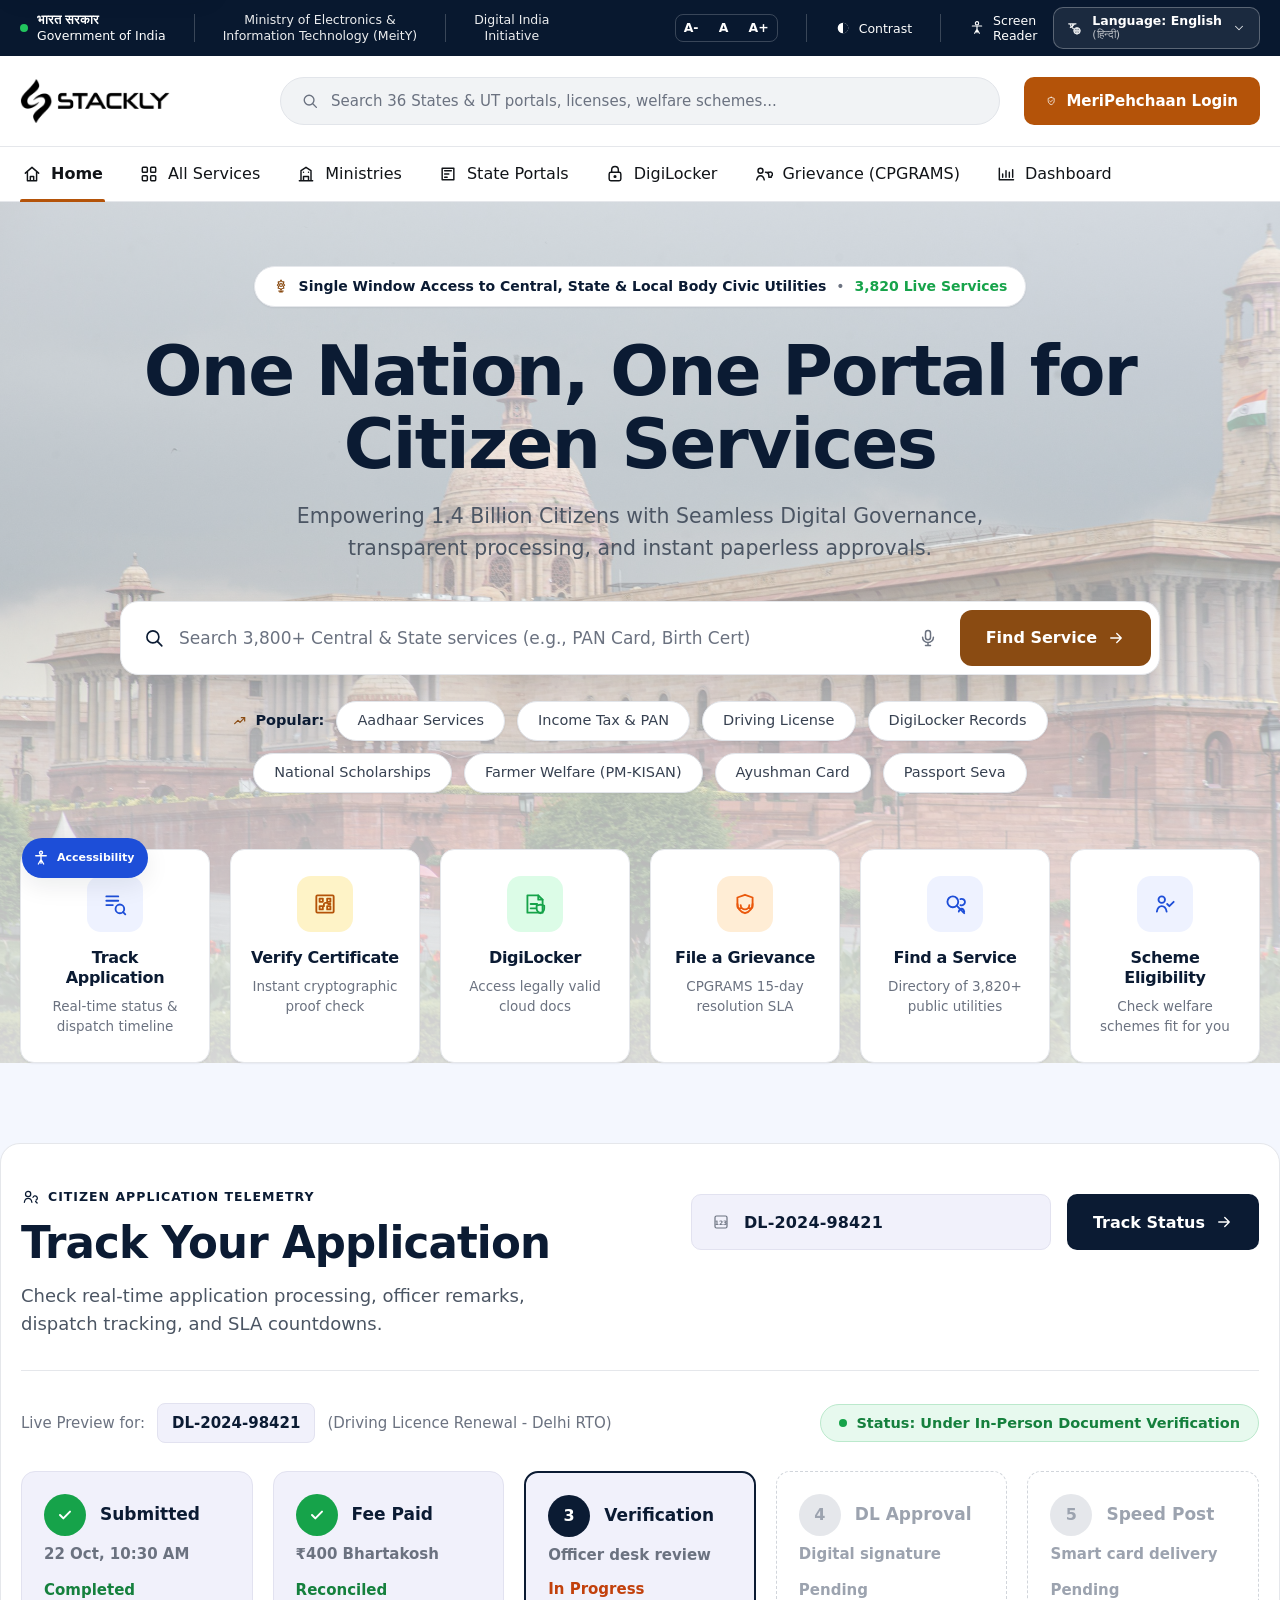
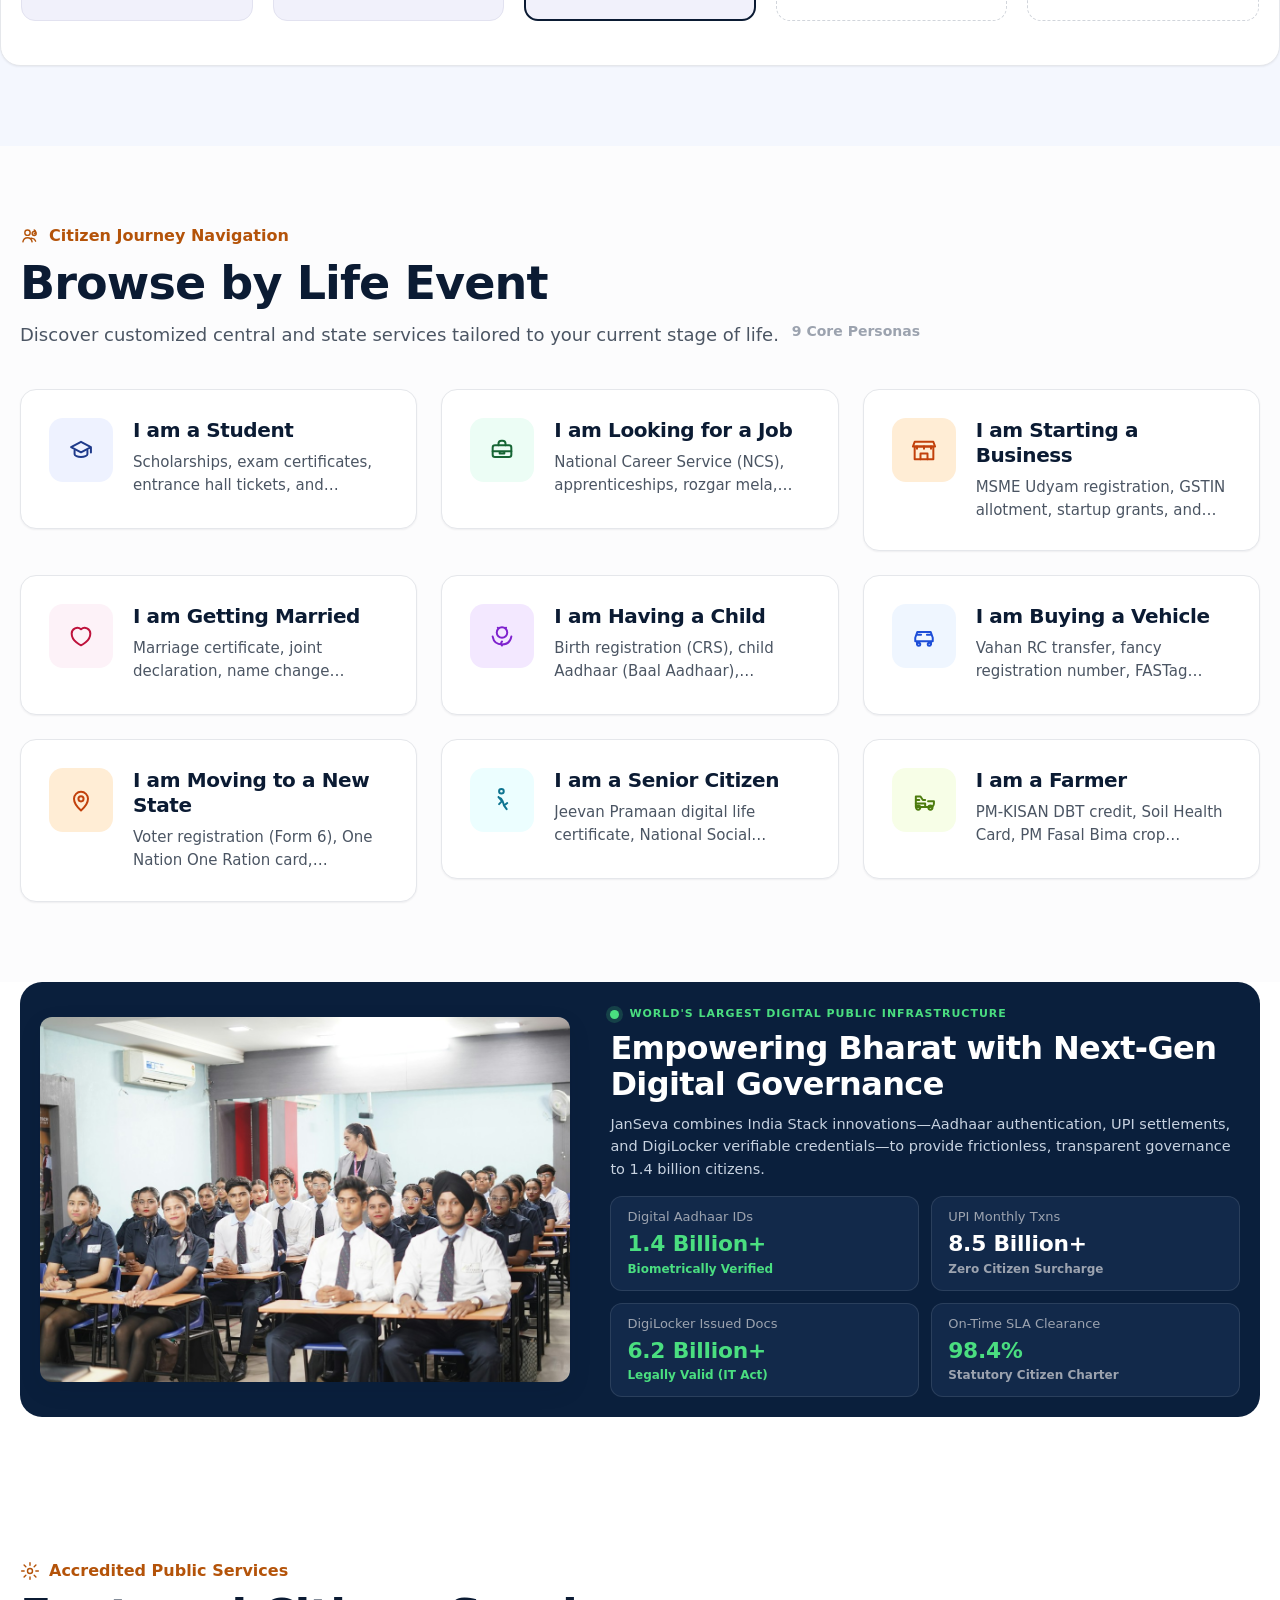
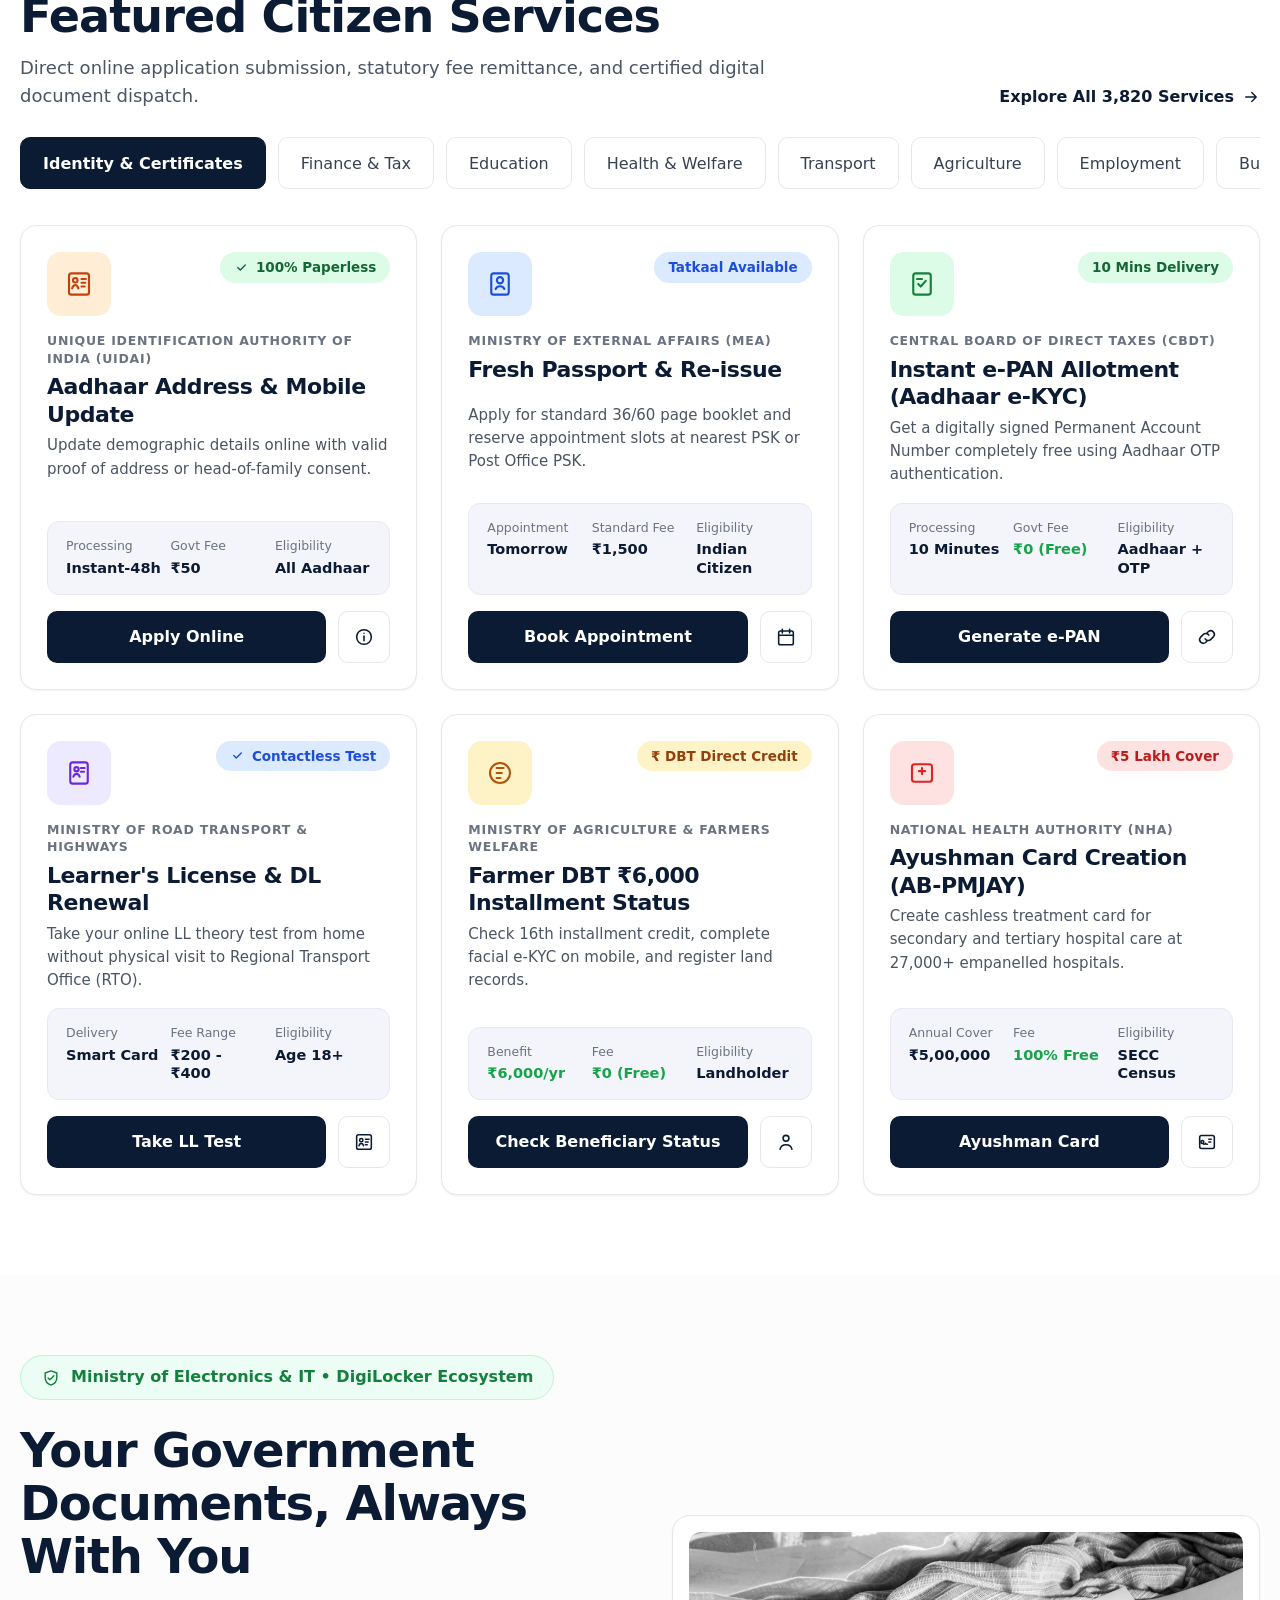
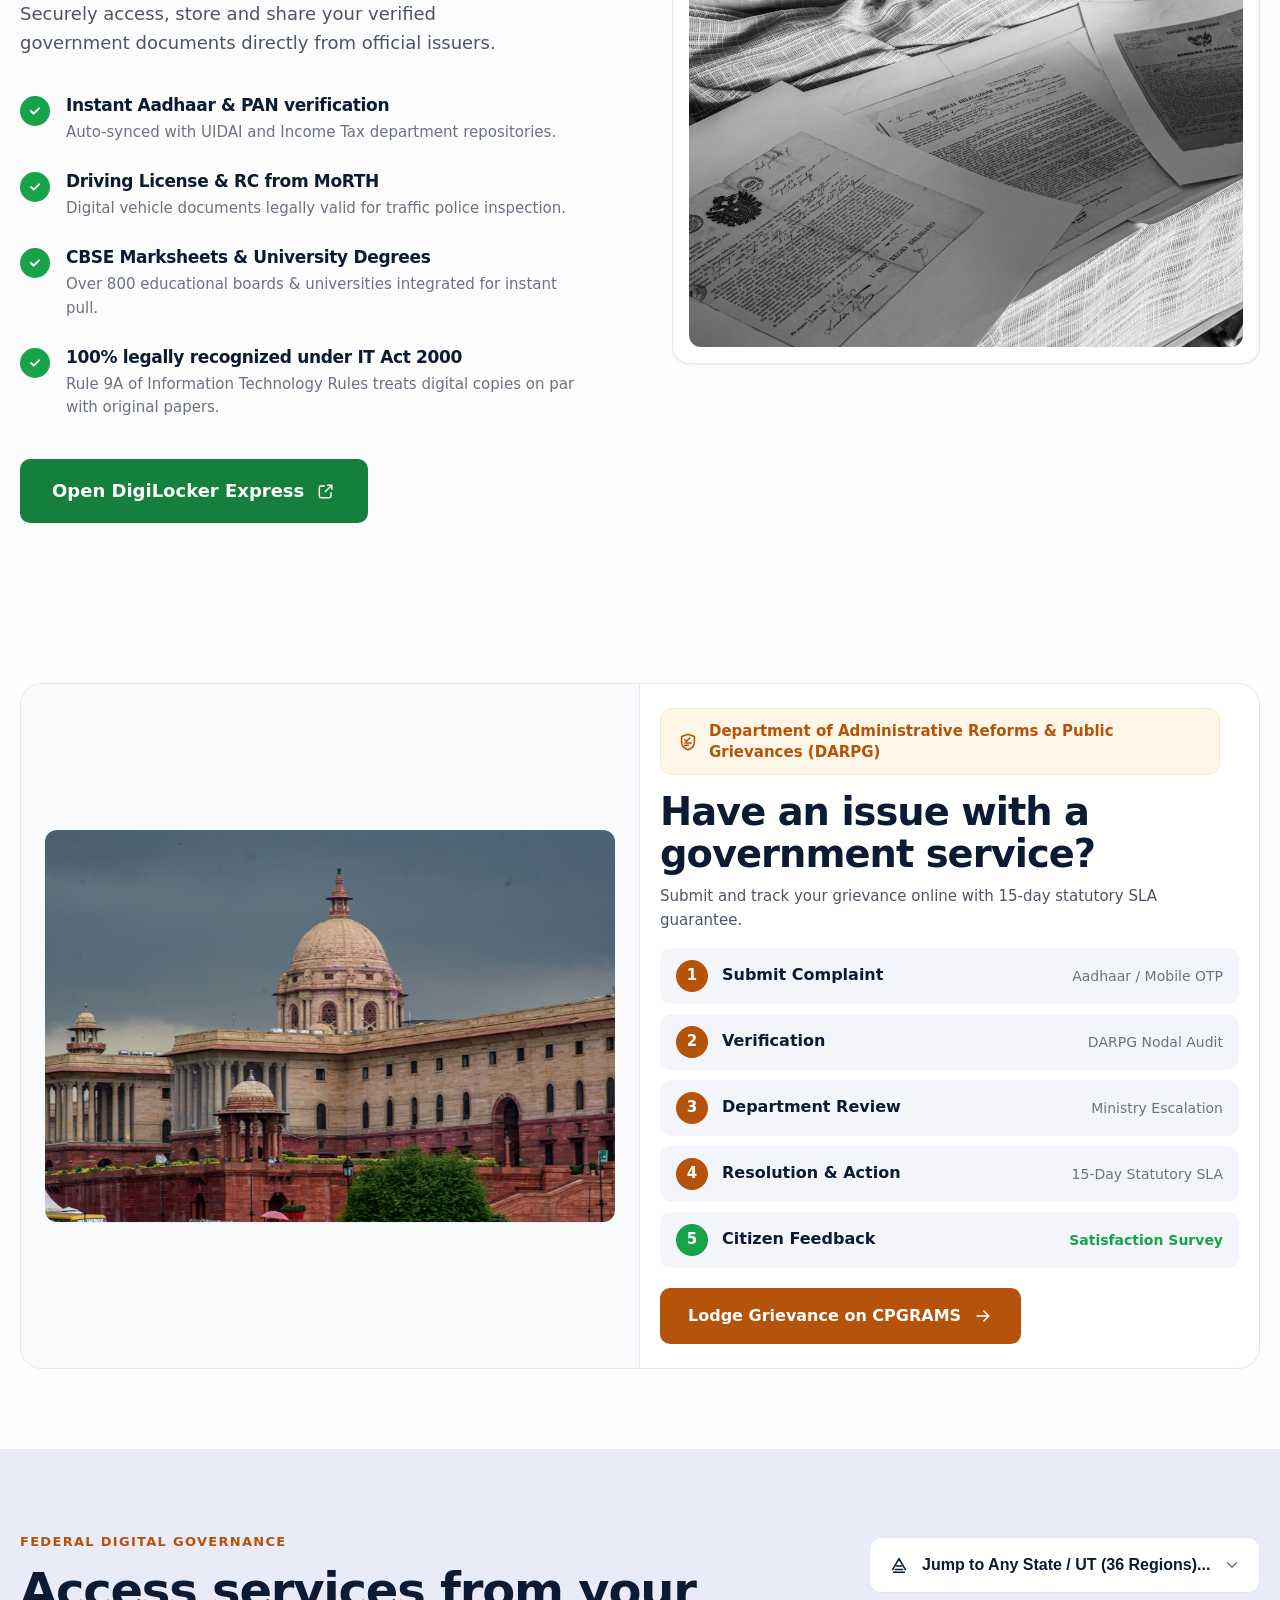
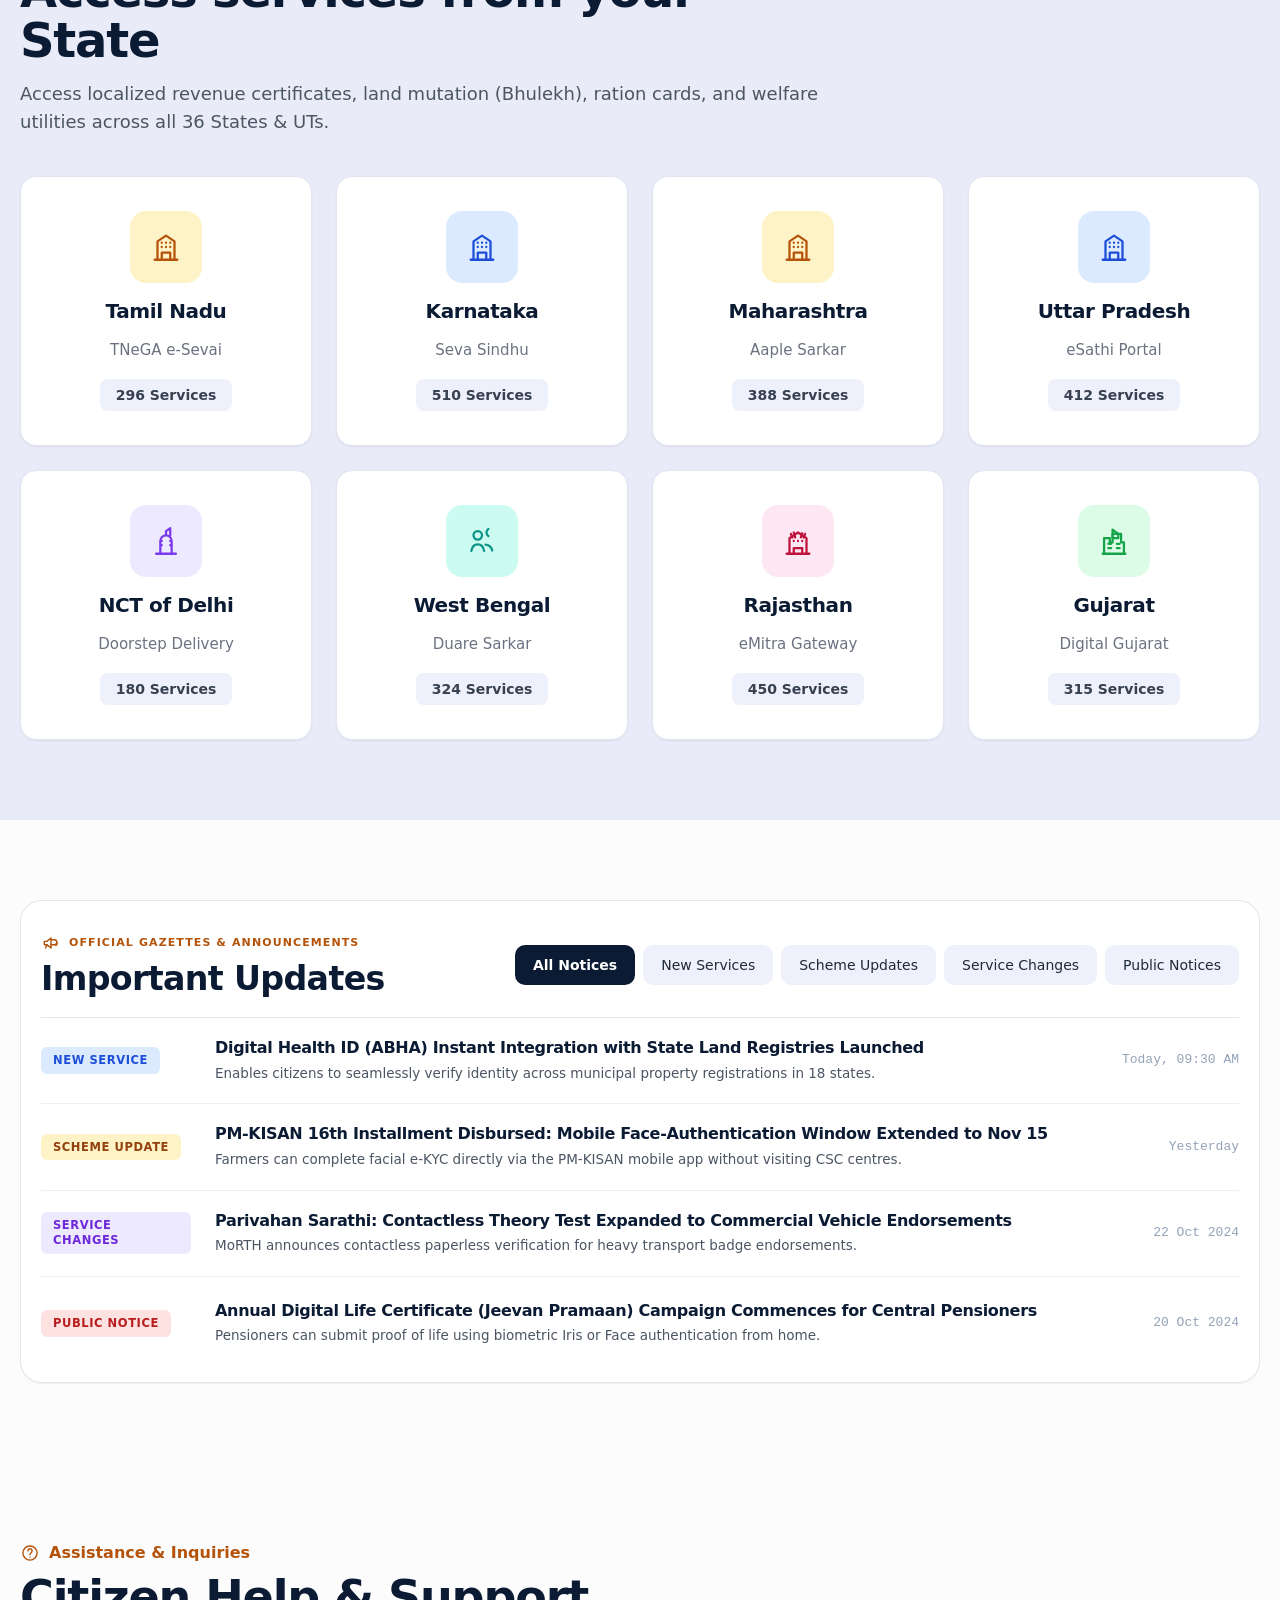
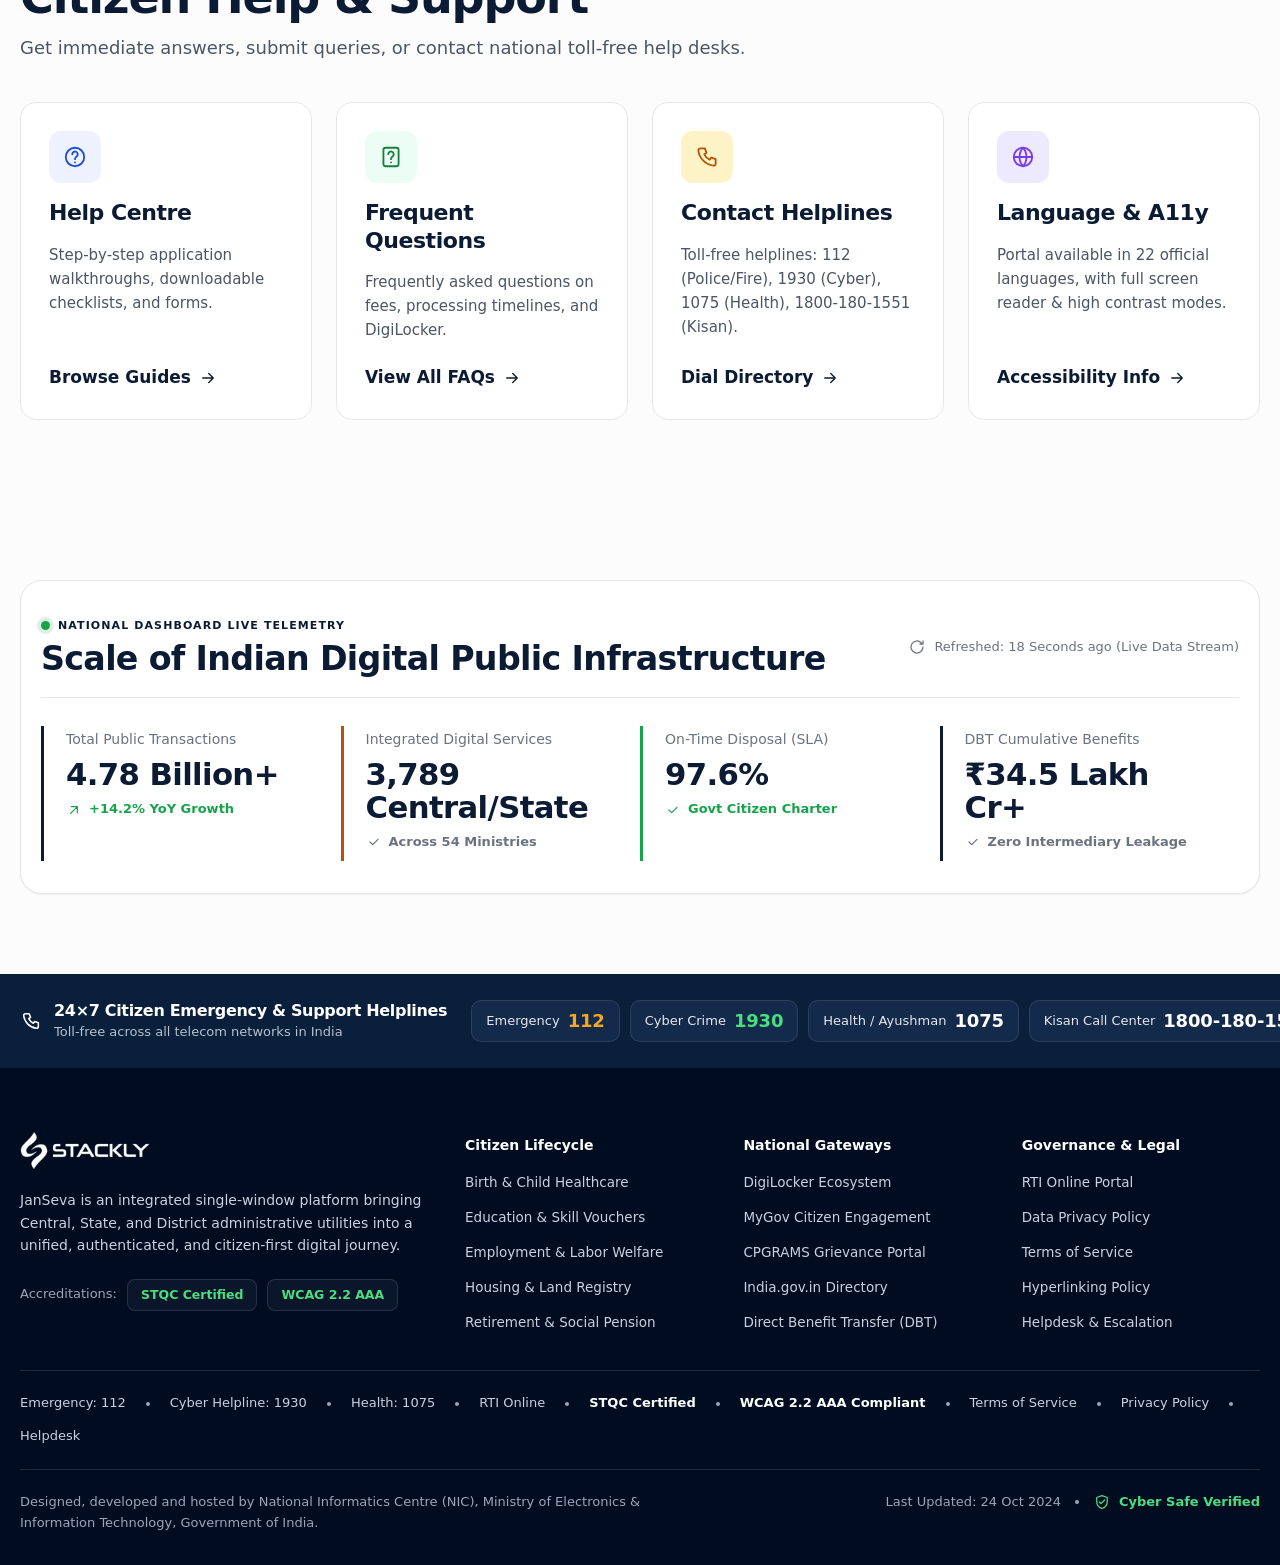
==== index.html @ 813709b6 "First commit" ====
<!doctype html>
<html lang="en">
<head>
  <meta charset="utf-8">
  <meta name="viewport" content="width=device-width, initial-scale=1">
  <meta name="description" content="Stackly is a single-window portal for discovering and tracking citizen services across India.">
  <title>Stackly | One Nation, One Portal for Citizen Services</title>
  <link rel="stylesheet" href="css/style.css">
</head>
<body>
  <a class="skip-link" href="#main-content">Skip to main content</a>

  <header class="site-header" id="site-header">
    <div class="utility-bar">
      <div class="header-container utility-content">
        <div class="utility-primary">
          <div class="utility-identity">
            <span class="utility-status-dot" aria-hidden="true"></span>
            <span class="utility-stack"><span lang="hi">भारत सरकार</span><span>Government of India</span></span>
          </div>
          <span class="utility-divider" aria-hidden="true"></span>
          <div class="utility-detail"><span>Ministry of Electronics &amp;</span><span>Information Technology (MeitY)</span></div>
          <span class="utility-divider" aria-hidden="true"></span>
          <div class="utility-detail"><span>Digital India</span><span>Initiative</span></div>
        </div>

        <div class="utility-right">
          <div class="font-size-control" role="group" aria-label="Text size">
            <button type="button" data-font-size="sm" aria-label="Decrease text size">A-</button>
            <button type="button" data-font-size="md" aria-label="Reset text size">A</button>
            <button type="button" data-font-size="lg" aria-label="Increase text size">A+</button>
          </div>
          <span class="utility-divider" aria-hidden="true"></span>
          <button class="utility-tool" type="button" aria-label="Increase contrast">
            <svg class="utility-icon contrast-icon" viewBox="0 0 24 24" aria-hidden="true"><path d="M12 4a8 8 0 1 0 0 16 8 8 0 0 0 0-16Z" fill="currentColor" stroke="none" /><path d="M12 4a8 8 0 0 1 0 16Z" fill="var(--navy-900)" stroke="none" /></svg>
            <span>Contrast</span>
          </button>
          <span class="utility-divider" aria-hidden="true"></span>
          <button class="utility-tool utility-screen-reader" type="button" aria-label="Screen reader support">
            <svg class="utility-icon" viewBox="0 0 24 24" aria-hidden="true"><circle cx="12" cy="5" r="2.5" /><path d="M5 9h14M12 9v10M8.5 20l3.5-6 3.5 6" /></svg>
            <span>Screen<br>Reader</span>
          </button>
          <div class="language-control">
            <button class="language-selector" id="language-selector" type="button" aria-haspopup="listbox" aria-expanded="false" aria-controls="language-menu">
              <svg class="utility-icon" viewBox="0 0 24 24" aria-hidden="true"><path d="M4 5h11M9.5 5v2M6 5c.8 3.4 2.5 5.8 5.1 7.4M6.5 10.5c2.3-.9 4.3-2.5 5.8-4.7" /><circle cx="16.5" cy="15.5" r="4.5" /><path d="M12 15.5h9M16.5 11c1.2 1.3 1.8 2.8 1.8 4.5s-.6 3.2-1.8 4.5c-1.2-1.3-1.8-2.8-1.8-4.5s.6-3.2 1.8-4.5Z" /></svg>
              <span class="language-copy"><span>Language: English</span><span lang="hi">(हिन्दी)</span></span>
              <svg class="language-chevron" viewBox="0 0 24 24" aria-hidden="true"><path d="m6 9 6 6 6-6" /></svg>
            </button>
            <div class="language-menu" id="language-menu" role="listbox" aria-label="Choose language" hidden>
              <button type="button" role="option" aria-selected="true" data-language="English">English</button>
              <button type="button" role="option" aria-selected="false" data-language="Hindi">हिन्दी</button>
              <button type="button" role="option" aria-selected="false" data-language="Tamil">தமிழ்</button>
            </div>
          </div>
        </div>
      </div>
    </div>

    <div class="main-bar">
      <div class="header-container main-bar-inner">
        <a class="header-brand" href="/" aria-label="Stackly home">
          <img class="header-brand-logo" src="assets/logo/logo-stackly.webp" alt="Stackly" width="190" height="36">
        </a>
        <form class="site-search" role="search" action="#featured-services">
          <svg class="search-icon" viewBox="0 0 24 24" aria-hidden="true"><circle cx="10.8" cy="10.8" r="6.5" /><path d="m16 16 4.5 4.5" /></svg>
          <label class="sr-only" for="site-header-search">Search citizen services</label>
          <input id="site-header-search" type="search" placeholder="Search 36 States &amp; UT portals, licenses, welfare schemes..." autocomplete="off">
        </form>
        <a class="btn-login" href="login.html">
          <svg class="login-icon" viewBox="0 0 24 24" aria-hidden="true"><path d="M12 3.5 19 6v5.5c0 4.3-2.8 7.7-7 9-4.2-1.3-7-4.7-7-9V6l7-2.5Z" /><path d="m8.5 12 2.2 2.2 4.8-4.8" /></svg>
          <span>MeriPehchaan Login</span>
        </a>
        <button class="header-menu-toggle" type="button" aria-label="Open primary navigation" aria-expanded="false" aria-controls="primary-nav">
          <span></span><span></span><span></span>
        </button>
      </div>
    </div>

    <nav class="primary-nav" id="primary-nav" aria-label="Primary">
      <div class="header-container primary-nav-inner">
        <button class="header-drawer-close" type="button" aria-label="Close primary navigation" data-header-close>
          <svg class="icon" viewBox="0 0 24 24" aria-hidden="true"><path d="m6 6 12 12M18 6 6 18" /></svg>
          <span>Menu</span>
        </button>
        <a class="nav-item is-active" href="index.html" aria-current="page"><svg class="icon" viewBox="0 0 24 24" aria-hidden="true"><path d="m4 11 8-7 8 7M6.5 9.5V20h11V9.5M10 20v-5h4v5" /></svg><span>Home</span></a>
        <a class="nav-item" href="services.html"><svg class="icon" viewBox="0 0 24 24" aria-hidden="true"><rect x="4" y="4" width="6" height="6" rx="1" /><rect x="14" y="4" width="6" height="6" rx="1" /><rect x="4" y="14" width="6" height="6" rx="1" /><rect x="14" y="14" width="6" height="6" rx="1" /></svg><span>All Services</span></a>
        <a class="nav-item" href="ministries.html"><svg class="icon" viewBox="0 0 24 24" aria-hidden="true"><path d="M4 20h16M6 20V8l6-4 6 4v12M9 20v-5h6v5M9 10h.01M15 10h.01" /></svg><span>Ministries</span></a>
        <a class="nav-item" href="state-portal.html"><svg class="icon" viewBox="0 0 24 24" aria-hidden="true"><path d="M5 5h14v14H5zM8 8h8M8 12h5M8 16h3" /></svg><span>State Portals</span></a>
        <a class="nav-item" href="digilocker.html"><svg class="icon" viewBox="0 0 24 24" aria-hidden="true"><rect x="5" y="10" width="14" height="10" rx="2" /><path d="M8 10V7a4 4 0 0 1 8 0v3" /><circle cx="12" cy="15" r="1" /></svg><span>DigiLocker</span></a>
        <a class="nav-item" href="grievance.html"><svg class="icon" viewBox="0 0 24 24" aria-hidden="true"><circle cx="9" cy="8" r="3" /><path d="M4.5 19c.6-3.2 2.1-5 4.5-5s3.9 1.8 4.5 5M15 10a4 4 0 0 1 4 4v2M18 10h1.5A2.5 2.5 0 0 1 22 14.5V16h-3" /></svg><span>Grievance (CPGRAMS)</span></a>
        <a class="nav-item" href="dashboard.html"><svg class="icon" viewBox="0 0 24 24" aria-hidden="true"><path d="M4 19V5M4 19h17M8 16v-4M12 16V8M16 16v-6M20 16v-9" /></svg><span>Dashboard</span></a>
        <a class="drawer-login" href="login.html">MeriPehchaan Login</a>
      </div>
    </nav>
    <div class="header-drawer-backdrop" data-header-close hidden></div>
  </header>

  <main id="main-content">
    <section class="hero" id="top" aria-labelledby="hero-title">
      <!-- Hero background: assets/img/home/home-hero.jpg (semi-transparent white overlay keeps content readable) -->
      <div class="hero__inner container">
        <div class="hero__badge reveal">
          <svg class="hero__badge-icon" viewBox="0 0 24 24" aria-hidden="true"><path d="m12 3 1.5 2.5 2.8.4-.8 2.7 1.9 2-1.9 2 .8 2.7-2.8.4L12 18l-1.5-2.3-2.8-.4.8-2.7-1.9-2 1.9-2-.8-2.7 2.8-.4L12 3Z" /><circle cx="12" cy="10.6" r="2.2" /><path d="M8.5 19.5h7M10 21h4" /></svg>
          <span>Single Window Access to Central, State &amp; Local Body Civic Utilities</span>
          <span class="hero__badge-separator" aria-hidden="true">&bull;</span>
          <span class="live">3,820 Live Services</span>
        </div>
        <h1 id="hero-title" class="hero__title">One Nation, One Portal for Citizen Services</h1>
        <p class="hero__sub">Empowering 1.4 Billion Citizens with Seamless Digital Governance, transparent processing, and instant paperless approvals.</p>
        <form class="hero__search" role="search" action="#featured-services">
          <svg class="hero__search-icon" viewBox="0 0 24 24" aria-hidden="true"><circle cx="10.8" cy="10.8" r="6.5" /><path d="m16 16 4.5 4.5" /></svg>
          <label class="sr-only" for="hero-service-search">Search for a citizen service</label>
          <input id="hero-service-search" class="hero__input" name="q" type="search" placeholder="Search 3,800+ Central &amp; State services (e.g., PAN Card, Birth Cert)" autocomplete="off">
          <button class="hero__mic" type="button" aria-label="Voice search"><svg viewBox="0 0 24 24" aria-hidden="true"><rect x="9" y="3" width="6" height="11" rx="3" /><path d="M5.5 11a6.5 6.5 0 0 0 13 0M12 17.5V21M9 21h6" /></svg></button>
          <button onclick="window.location.href='404.html'; return false;" class="btn-find" type="submit">Find Service <svg class="icon" viewBox="0 0 24 24" aria-hidden="true"><path d="M5 12h14M13 6l6 6-6 6" /></svg></button>
        </form>
        <div class="hero__popular" aria-label="Popular service searches">
          <span class="hero__popular-label"><svg viewBox="0 0 24 24" aria-hidden="true"><path d="m4 16 5-5 3 3 7-7" /><path d="M14 7h5v5" /></svg><span>Popular:</span></span>
          <a class="chip" href="#featured-services">Aadhaar Services</a>
          <a class="chip" href="#featured-services">Income Tax &amp; PAN</a>
          <a class="chip" href="#featured-services">Driving License</a>
          <a class="chip" href="#digilocker">DigiLocker Records</a>
          <a class="chip" href="#featured-services">National Scholarships</a>
          <a class="chip" href="#featured-services">Farmer Welfare (PM-KISAN)</a>
          <a class="chip" href="#featured-services">Ayushman Card</a>
          <a class="chip" href="#featured-services">Passport Seva</a>
        </div>
      </div>

      <div class="hero__features container">
        <article class="hero__card reveal">
          <div class="ico tint-blue"><svg viewBox="0 0 24 24" aria-hidden="true"><circle cx="16.5" cy="16.5" r="4" /><path d="m19.5 19.5 2 2M4 5h11M4 9h11M4 13h6" /></svg></div>
          <h3>Track Application</h3>
          <p>Real-time status &amp; dispatch timeline</p>
        </article>
        <article class="hero__card reveal">
          <div class="ico tint-amber"><svg viewBox="0 0 24 24" aria-hidden="true"><rect x="4" y="4" width="16" height="16" rx="1" /><path d="M7 7h3v3H7zM14 7h3v3h-3zM7 14h3v3H7zM14 14h3v3h-3zM12 11h2M11 12v2M17 12h-2" /></svg></div>
          <h3>Verify Certificate</h3>
          <p>Instant cryptographic proof check</p>
        </article>
        <article class="hero__card reveal">
          <div class="ico tint-green"><svg viewBox="0 0 24 24" aria-hidden="true"><path d="M5 4h10l4 4v12H5z" /><path d="M15 4v4h4M8 12h6M8 16h5" /><path d="M17 12.5c2.2.3 3.5 1.2 3.5 1.2v2.2c0 2.3-1.5 3.9-3.5 4.6-2-.7-3.5-2.3-3.5-4.6v-2.2s1.3-.9 3.5-1.2Z" /></svg></div>
          <h3>DigiLocker</h3>
          <p>Access legally valid cloud docs</p>
        </article>
        <article class="hero__card reveal">
          <div class="ico tint-orange"><svg viewBox="0 0 24 24" aria-hidden="true"><path d="M12 3.5 19 6v5.5c0 4.3-2.8 7.7-7 9-4.2-1.3-7-4.7-7-9V6l7-2.5Z" /><path d="M8 13a4 4 0 0 0 8 0M5 12v2a2 2 0 0 0 2 2h1M19 12v2a2 2 0 0 1-2 2h-1" /></svg></div>
          <h3>File a Grievance</h3>
          <p>CPGRAMS 15-day resolution SLA</p>
        </article>
        <article class="hero__card reveal">
          <div class="ico tint-blue"><svg viewBox="0 0 24 24" aria-hidden="true"><circle cx="10" cy="10" r="5" /><path d="m14 14 4 4M19 19l1.5 1.5M17 7.5a3 3 0 1 1 0 5.5M15.5 19c.3-1.8 1.1-2.8 2.5-2.8s2.2 1 2.5 2.8" /></svg></div>
          <h3>Find a Service</h3>
          <p>Directory of 3,820+ public utilities</p>
        </article>
        <article class="hero__card reveal">
          <div class="ico tint-blue"><svg viewBox="0 0 24 24" aria-hidden="true"><circle cx="9" cy="8" r="3" /><path d="M4.5 19c.6-3.2 2.1-5 4.5-5s3.9 1.8 4.5 5M14 12l2 2 4-4" /></svg></div>
          <h3>Scheme Eligibility</h3>
          <p>Check welfare schemes fit for you</p>
        </article>
      </div>
    </section>

    <section class="track track-section" id="track" aria-labelledby="track-title">
      <div class="track__card container reveal">
        <div class="track__head">
          <div class="track__intro">
            <span class="track__eyebrow"><svg viewBox="0 0 24 24" aria-hidden="true"><circle cx="9.5" cy="8" r="3.5" /><path d="M4.5 19c.6-3.4 2.5-5.1 5-5.1s4.4 1.7 5 5.1M16 12.5a3 3 0 1 1 4.2 3.7" /><path d="m19.5 18 2 2" /></svg>CITIZEN APPLICATION TELEMETRY</span>
            <h2 id="track-title" class="track__title">Track Your Application</h2>
            <p class="track__sub">Check real-time application processing, officer remarks, dispatch tracking, and SLA countdowns.</p>
          </div>
          <form class="track__form" role="search" data-track-form>
            <div class="track__field">
              <svg viewBox="0 0 24 24" aria-hidden="true"><rect x="4" y="4" width="16" height="16" rx="2" fill="none" stroke="currentColor" stroke-width="1.6" /><text x="12" y="15.5" text-anchor="middle" font-size="8" font-weight="700" fill="currentColor" stroke="none">123</text></svg>
              <label class="sr-only" for="track-ref-input">Application reference ID</label>
              <input id="track-ref-input" name="reference" type="text" value="DL-2024-98421" autocomplete="off">
            </div>
            <button onclick="window.location.href='404.html'; return false;" class="btn-track" type="submit">Track Status <svg viewBox="0 0 24 24" aria-hidden="true"><path d="M5 12h14M13 6l6 6-6 6" fill="none" stroke="currentColor" stroke-width="1.8" stroke-linecap="round" stroke-linejoin="round" /></svg></button>
          </form>
        </div>

        <hr class="track__divider">

        <div class="track__preview">
          <div class="track__preview-left">
            <span class="track__preview-label">Live Preview for:</span>
            <span class="track__ref">DL-2024-98421</span>
            <span class="track__preview-note">(Driving Licence Renewal - Delhi RTO)</span>
          </div>
          <span class="status-pill"><i aria-hidden="true"></i> Status: Under In-Person Document Verification</span>
        </div>

        <ol class="track__steps">
          <li class="step step--done reveal">
            <div class="step__top"><span class="step__num"><svg viewBox="0 0 24 24" aria-hidden="true"><path d="m6 12 4 4 8-8" fill="none" stroke="currentColor" stroke-width="2.4" stroke-linecap="round" stroke-linejoin="round" /></svg></span><span class="step__title">Submitted</span></div>
            <span class="step__meta">22 Oct, 10:30 AM</span>
            <span class="step__status">Completed</span>
          </li>
          <li class="step step--done reveal">
            <div class="step__top"><span class="step__num"><svg viewBox="0 0 24 24" aria-hidden="true"><path d="m6 12 4 4 8-8" fill="none" stroke="currentColor" stroke-width="2.4" stroke-linecap="round" stroke-linejoin="round" /></svg></span><span class="step__title">Fee Paid</span></div>
            <span class="step__meta">₹400 Bhartakosh</span>
            <span class="step__status">Reconciled</span>
          </li>
          <li class="step step--active reveal" aria-current="step">
            <div class="step__top"><span class="step__num">3</span><span class="step__title">Verification</span></div>
            <span class="step__meta">Officer desk review</span>
            <span class="step__status">In Progress</span>
          </li>
          <li class="step step--pending reveal">
            <div class="step__top"><span class="step__num">4</span><span class="step__title">DL Approval</span></div>
            <span class="step__meta">Digital signature</span>
            <span class="step__status">Pending</span>
          </li>
          <li class="step step--pending reveal">
            <div class="step__top"><span class="step__num">5</span><span class="step__title">Speed Post</span></div>
            <span class="step__meta">Smart card delivery</span>
            <span class="step__status">Pending</span>
          </li>
        </ol>
      </div>
    </section>

    <section class="life" id="life-events" aria-labelledby="life-events-title">
      <div class="container">
        <header class="life__head">
          <span class="life__eyebrow"><svg viewBox="0 0 24 24" aria-hidden="true"><circle cx="9" cy="8" r="3.2" /><circle cx="17" cy="9" r="2.4" /><path d="M3.5 19c.5-3.2 2.3-5 5.5-5s5 1.8 5.5 5M13.5 14.5c2.9.3 4.6 1.6 5.2 3.7M17 4.8a2.4 2.4 0 0 1 0 4.6" /></svg>Citizen Journey Navigation</span>
          <h2 id="life-events-title" class="life__title">Browse by Life Event</h2>
          <p class="life__sub">Discover customized central and state services tailored to your current stage of life.</p>
          <span class="life__count">9 Core Personas</span>
        </header>

        <ul class="life__grid">
          <li>
            <a class="life-card life-card--student reveal" href="#featured-services" aria-label="I am a Student - life event services">
              <span class="life-card__tile"><svg viewBox="0 0 24 24" aria-hidden="true"><path d="m3.5 9.5 8.5-4.5 8.5 4.5-8.5 4.5-8.5-4.5Z" /><path d="M6.5 12.5v3.2c0 1.2 2.5 2.3 5.5 2.3s5.5-1.1 5.5-2.3v-3.2M20.5 10.2v4" /></svg></span>
              <span class="life-card__body"><h3 class="life-card__title">I am a Student</h3><p class="life-card__desc">Scholarships, exam certificates, entrance hall tickets, and education loans.</p></span>
            </a>
          </li>
          <li>
            <a class="life-card life-card--job reveal" href="#featured-services" aria-label="I am Looking for a Job - life event services">
              <span class="life-card__tile"><svg viewBox="0 0 24 24" aria-hidden="true"><rect x="4" y="8" width="16" height="10" rx="2" /><path d="M9 8V6.5A2.5 2.5 0 0 1 11.5 4h1A2.5 2.5 0 0 1 15 6.5V8M4 13h16M10 13v2h4v-2" /></svg></span>
              <span class="life-card__body"><h3 class="life-card__title">I am Looking for a Job</h3><p class="life-card__desc">National Career Service (NCS), apprenticeships, rozgar mela, and skill training.</p></span>
            </a>
          </li>
          <li>
            <a class="life-card life-card--business reveal" href="#featured-services" aria-label="I am Starting a Business - life event services">
              <span class="life-card__tile"><svg viewBox="0 0 24 24" aria-hidden="true"><rect x="4" y="9" width="16" height="11" /><path d="M2.5 9h19l-1.5-4h-16L2.5 9Z" /><path d="M9 20v-5h6v5M6 9v2M12 9v2M18 9v2" /></svg></span>
              <span class="life-card__body"><h3 class="life-card__title">I am Starting a Business</h3><p class="life-card__desc">MSME Udyam registration, GSTIN allotment, startup grants, and shop licenses.</p></span>
            </a>
          </li>
          <li>
            <a class="life-card life-card--married reveal" href="#featured-services" aria-label="I am Getting Married - life event services">
              <span class="life-card__tile"><svg viewBox="0 0 24 24" aria-hidden="true"><path d="M12 20S4 16.5 4 9.8A4.8 4.8 0 0 1 12 6.2a4.8 4.8 0 0 1 8 3.6C20 16.5 12 20 12 20Z" /></svg></span>
              <span class="life-card__body"><h3 class="life-card__title">I am Getting Married</h3><p class="life-card__desc">Marriage certificate, joint declaration, name change publication, and spouse visa paperwork.</p></span>
            </a>
          </li>
          <li>
            <a class="life-card life-card--child reveal" href="#featured-services" aria-label="I am Having a Child - life event services">
              <span class="life-card__tile"><svg viewBox="0 0 24 24" aria-hidden="true"><circle cx="12" cy="9" r="4.5" /><path d="M8.5 5h-.1M15.5 5h-.1M4 12.5c.8 4.3 3.4 6.7 8 6.7s7.2-2.4 8-6.7M12 20.2c-.9-1.1-.9-2.4 0-3.5" /></svg></span>
              <span class="life-card__body"><h3 class="life-card__title">I am Having a Child</h3><p class="life-card__desc">Birth registration (CRS), child Aadhaar (Baal Aadhaar), maternity aid, and immunisation.</p></span>
            </a>
          </li>
          <li>
            <a class="life-card life-card--vehicle reveal" href="#featured-services" aria-label="I am Buying a Vehicle - life event services">
              <span class="life-card__tile"><svg viewBox="0 0 24 24" aria-hidden="true"><path d="M4.5 16.5v-3l1.8-5h11.4l1.8 5v3M4.5 16.5h15M6 16.5v2.5M18 16.5v2.5" /><circle cx="7.5" cy="19" r="1.3" /><circle cx="16.5" cy="19" r="1.3" /><path d="M6.5 11h3M14.5 11h3" /></svg></span>
              <span class="life-card__body"><h3 class="life-card__title">I am Buying a Vehicle</h3><p class="life-card__desc">Vahan RC transfer, fancy registration number, FASTag linking, and road tax payment.</p></span>
            </a>
          </li>
          <li>
            <a class="life-card life-card--moving reveal" href="#state-services" aria-label="I am Moving to a New State - life event services">
              <span class="life-card__tile"><svg viewBox="0 0 24 24" aria-hidden="true"><path d="M12 21s-6-5.2-6-10a6 6 0 1 1 12 0c0 4.8-6 10-6 10Z" /><circle cx="12" cy="11" r="2.2" /></svg></span>
              <span class="life-card__body"><h3 class="life-card__title">I am Moving to a New State</h3><p class="life-card__desc">Voter registration (Form 6), One Nation One Ration card, electricity meter re-assignment.</p></span>
            </a>
          </li>
          <li>
            <a class="life-card life-card--senior reveal" href="#support" aria-label="I am a Senior Citizen - life event services">
              <span class="life-card__tile"><svg viewBox="0 0 24 24" aria-hidden="true"><circle cx="11.5" cy="4.5" r="2" /><path d="M9 9.5c1.8.6 3 1.7 3.5 3.3l1.3 4 2.2 3M9 9.5l3 3.5-2.5 2.5M13.8 16.8l2.7-2.2" /></svg></span>
              <span class="life-card__body"><h3 class="life-card__title">I am a Senior Citizen</h3><p class="life-card__desc">Jeevan Pramaan digital life certificate, National Social Assistance (NSAP) pensions, and healthcare.</p></span>
            </a>
          </li>
          <li>
            <a class="life-card life-card--farmer reveal" href="#featured-services" aria-label="I am a Farmer - life event services">
              <span class="life-card__tile"><svg viewBox="0 0 24 24" aria-hidden="true"><path d="M5 15h8v3H5zM13 15v3h4.5a3 3 0 0 0 3-3v-2h-5" /><circle cx="7" cy="18.5" r="1.8" /><circle cx="17.5" cy="18.5" r="1.8" /><path d="M5 15V9h4l2 3h2M5 12h3" /></svg></span>
              <span class="life-card__body"><h3 class="life-card__title">I am a Farmer</h3><p class="life-card__desc">PM-KISAN DBT credit, Soil Health Card, PM Fasal Bima crop insurance, and Kisan Credit Card.</p></span>
            </a>
          </li>
        </ul>
      </div>
    </section>

    <section class="gov" id="governance" aria-labelledby="governance-title">
      <div class="container">
        <div class="gov__panel reveal">
          <div class="gov__media">
            <!-- TODO: swap with final compressed webp -->
            <img src="assets/img/home/img2.jpg" alt="Citizens training in a digital governance classroom" loading="lazy" decoding="async" width="900" height="620">
          </div>
          <div class="gov__content">
            <span class="gov__eyebrow"><i aria-hidden="true"></i> WORLD'S LARGEST DIGITAL PUBLIC INFRASTRUCTURE</span>
            <h2 id="governance-title" class="gov__title">Empowering Bharat with Next-Gen Digital Governance</h2>
            <p class="gov__text">JanSeva combines India Stack innovations—Aadhaar authentication, UPI settlements, and DigiLocker verifiable credentials—to provide frictionless, transparent governance to 1.4 billion citizens.</p>
            <div class="gov__stats">
              <div class="stat reveal">
                <div class="stat__label">Digital Aadhaar IDs</div>
                <div class="stat__value is-green"><span class="counter" data-target="1.4" data-decimals="1">1.4</span> Billion+</div>
                <div class="stat__note is-green">Biometrically Verified</div>
              </div>
              <div class="stat reveal">
                <div class="stat__label">UPI Monthly Txns</div>
                <div class="stat__value"><span class="counter" data-target="8.5" data-decimals="1">8.5</span> Billion+</div>
                <div class="stat__note">Zero Citizen Surcharge</div>
              </div>
              <div class="stat reveal">
                <div class="stat__label">DigiLocker Issued Docs</div>
                <div class="stat__value is-green"><span class="counter" data-target="6.2" data-decimals="1">6.2</span> Billion+</div>
                <div class="stat__note is-green">Legally Valid (IT Act)</div>
              </div>
              <div class="stat reveal">
                <div class="stat__label">On-Time SLA Clearance</div>
                <div class="stat__value is-green"><span class="counter" data-target="98.4" data-decimals="1">98.4</span>%</div>
                <div class="stat__note">Statutory Citizen Charter</div>
              </div>
            </div>
          </div>
        </div>
      </div>
    </section>

    <section class="services" id="featured-services" aria-labelledby="services-title">
      <div class="container">
        <header class="services__head">
          <div>
            <span class="services__eyebrow"><svg viewBox="0 0 24 24" aria-hidden="true"><circle cx="12" cy="12" r="3" /><path d="M12 2v3M12 19v3M4.9 4.9l2.1 2.1M17 17l2.1 2.1M2 12h3M19 12h3M4.9 19.1 7 17M17 7l2.1-2.1" /></svg>Accredited Public Services</span>
            <h2 id="services-title" class="services__title">Featured Citizen Services</h2>
            <p class="services__sub">Direct online application submission, statutory fee remittance, and certified digital document dispatch.</p>
          </div>
          <a class="services__all" href="#featured-services">Explore All 3,820 Services <svg viewBox="0 0 24 24" aria-hidden="true"><path d="M5 12h14M13 6l6 6-6 6" fill="none" stroke="currentColor" stroke-width="1.8" stroke-linecap="round" stroke-linejoin="round" /></svg></a>
        </header>

        <div class="services__tabs" role="tablist" aria-label="Service categories">
          <button class="tab is-active" type="button" role="tab" aria-selected="true" data-category="identity">Identity &amp; Certificates</button>
          <button class="tab" type="button" role="tab" aria-selected="false" data-category="finance">Finance &amp; Tax</button>
          <button class="tab" type="button" role="tab" aria-selected="false" data-category="education">Education</button>
          <button class="tab" type="button" role="tab" aria-selected="false" data-category="health">Health &amp; Welfare</button>
          <button class="tab" type="button" role="tab" aria-selected="false" data-category="transport">Transport</button>
          <button class="tab" type="button" role="tab" aria-selected="false" data-category="agriculture">Agriculture</button>
          <button class="tab" type="button" role="tab" aria-selected="false" data-category="employment">Employment</button>
          <button class="tab" type="button" role="tab" aria-selected="false" data-category="business">Business &amp; Licences</button>
          <button class="tab" type="button" role="tab" aria-selected="false" data-category="housing">Housing</button>
        </div>

        <div class="services__grid" id="servicesGrid">
          <article class="service-card service-card--aadhaar reveal" data-category="identity">
            <div class="service-card__top">
              <div class="service-card__tile"><svg viewBox="0 0 24 24" aria-hidden="true"><rect x="4" y="3.5" width="16" height="17" rx="2" /><circle cx="9" cy="9" r="1.8" /><path d="M6.5 15.5c.6-1.8 1.5-2.7 2.5-2.7s1.9.9 2.5 2.7M14 8h3.5M14 11h3M14 14h2.5" /></svg></div>
              <span class="service-card__badge badge-green"><svg viewBox="0 0 24 24" aria-hidden="true"><path d="m6 12 4 4 8-8" /></svg>100% Paperless</span>
            </div>
            <div class="service-card__body">
              <span class="service-card__authority">Unique Identification Authority of India (UIDAI)</span>
              <h3 class="service-card__title">Aadhaar Address &amp; Mobile Update</h3>
              <p class="service-card__desc">Update demographic details online with valid proof of address or head-of-family consent.</p>
            </div>
            <dl class="service-card__meta">
              <div><dt class="meta__label">Processing</dt><dd class="meta__value">Instant-48h</dd></div>
              <div><dt class="meta__label">Govt Fee</dt><dd class="meta__value">₹50</dd></div>
              <div><dt class="meta__label">Eligibility</dt><dd class="meta__value">All Aadhaar</dd></div>
            </dl>
            <div class="service-card__actions">
              <button onclick="window.location.href='404.html'" class="btn-service" type="button">Apply Online</button>
              <button onclick="window.location.href='404.html'" class="btn-icon" type="button" aria-label="More details about Aadhaar Address and Mobile Update"><svg viewBox="0 0 24 24" aria-hidden="true"><circle cx="12" cy="12" r="8" /><path d="M12 11v5M12 8h.01" /></svg></button>
            </div>
          </article>

          <article class="service-card service-card--passport reveal" data-category="identity">
            <div class="service-card__top">
              <div class="service-card__tile"><svg viewBox="0 0 24 24" aria-hidden="true"><rect x="5" y="3.5" width="14" height="17" rx="2" /><circle cx="12" cy="9" r="2.5" /><path d="M8.5 16c.6-1.5 1.9-2.2 3.5-2.2s2.9.7 3.5 2.2" /></svg></div>
              <span class="service-card__badge badge-blue">Tatkaal Available</span>
            </div>
            <div class="service-card__body">
              <span class="service-card__authority">Ministry of External Affairs (MEA)</span>
              <h3 class="service-card__title">Fresh Passport &amp; Re-issue</h3>
              <p class="service-card__desc">Apply for standard 36/60 page booklet and reserve appointment slots at nearest PSK or Post Office PSK.</p>
            </div>
            <dl class="service-card__meta">
              <div><dt class="meta__label">Appointment</dt><dd class="meta__value">Tomorrow</dd></div>
              <div><dt class="meta__label">Standard Fee</dt><dd class="meta__value">₹1,500</dd></div>
              <div><dt class="meta__label">Eligibility</dt><dd class="meta__value">Indian Citizen</dd></div>
            </dl>
            <div class="service-card__actions">
              <button onclick="window.location.href='404.html'" class="btn-service" type="button">Book Appointment</button>
              <button onclick="window.location.href='404.html'" class="btn-icon" type="button" aria-label="More details about Fresh Passport and Re-issue"><svg viewBox="0 0 24 24" aria-hidden="true"><rect x="4" y="5.5" width="16" height="15" rx="2" /><path d="M8 3.5v4M16 3.5v4M4 10h16" /></svg></button>
            </div>
          </article>

          <article class="service-card service-card--epan reveal" data-category="finance">
            <div class="service-card__top">
              <div class="service-card__tile"><svg viewBox="0 0 24 24" aria-hidden="true"><rect x="5" y="3.5" width="14" height="17" rx="2" /><path d="m9 12 2 2 4-4.5" /><path d="M8 8h4" /></svg></div>
              <span class="service-card__badge badge-green">10 Mins Delivery</span>
            </div>
            <div class="service-card__body">
              <span class="service-card__authority">Central Board of Direct Taxes (CBDT)</span>
              <h3 class="service-card__title">Instant e-PAN Allotment (Aadhaar e-KYC)</h3>
              <p class="service-card__desc">Get a digitally signed Permanent Account Number completely free using Aadhaar OTP authentication.</p>
            </div>
            <dl class="service-card__meta">
              <div><dt class="meta__label">Processing</dt><dd class="meta__value">10 Minutes</dd></div>
              <div><dt class="meta__label">Govt Fee</dt><dd class="meta__value is-green">₹0 (Free)</dd></div>
              <div><dt class="meta__label">Eligibility</dt><dd class="meta__value">Aadhaar + OTP</dd></div>
            </dl>
            <div class="service-card__actions">
              <button onclick="window.location.href='404.html'" class="btn-service" type="button">Generate e-PAN</button>
              <button onclick="window.location.href='404.html'" class="btn-icon" type="button" aria-label="More details about Instant e-PAN Allotment"><svg viewBox="0 0 24 24" aria-hidden="true"><path d="M10 14a4 4 0 0 0 6.2.6l3-3a4 4 0 0 0-5.6-5.6l-1.4 1.4" /><path d="M14 10a4 4 0 0 0-6.2-.6l-3 3a4 4 0 0 0 5.6 5.6l1.4-1.4" /></svg></button>
            </div>
          </article>

          <article class="service-card service-card--dl reveal" data-category="transport">
            <div class="service-card__top">
              <div class="service-card__tile"><svg viewBox="0 0 24 24" aria-hidden="true"><rect x="5" y="3.5" width="14" height="17" rx="2" /><circle cx="10" cy="9" r="1.7" /><path d="M7.5 15c.5-1.5 1.4-2.3 2.5-2.3s2 .8 2.5 2.3M13.5 8h3M13.5 11h2.5" /></svg></div>
              <span class="service-card__badge badge-blue"><svg viewBox="0 0 24 24" aria-hidden="true"><path d="m6 12 4 4 8-8" /></svg>Contactless Test</span>
            </div>
            <div class="service-card__body">
              <span class="service-card__authority">Ministry of Road Transport &amp; Highways</span>
              <h3 class="service-card__title">Learner's License &amp; DL Renewal</h3>
              <p class="service-card__desc">Take your online LL theory test from home without physical visit to Regional Transport Office (RTO).</p>
            </div>
            <dl class="service-card__meta">
              <div><dt class="meta__label">Delivery</dt><dd class="meta__value">Smart Card</dd></div>
              <div><dt class="meta__label">Fee Range</dt><dd class="meta__value">₹200 - ₹400</dd></div>
              <div><dt class="meta__label">Eligibility</dt><dd class="meta__value">Age 18+</dd></div>
            </dl>
            <div class="service-card__actions">
              <button onclick="window.location.href='404.html'" class="btn-service" type="button">Take LL Test</button>
              <button onclick="window.location.href='404.html'" class="btn-icon" type="button" aria-label="More details about Learner's License and DL Renewal"><svg viewBox="0 0 24 24" aria-hidden="true"><rect x="4" y="4" width="16" height="16" rx="2" /><circle cx="9" cy="10" r="1.8" /><path d="M6.5 16c.5-1.7 1.4-2.5 2.5-2.5s2 .8 2.5 2.5M13.5 9h4M13.5 12h3M13.5 15h2" /></svg></button>
            </div>
          </article>

          <article class="service-card service-card--farmer reveal" data-category="agriculture">
            <div class="service-card__top">
              <div class="service-card__tile"><svg viewBox="0 0 24 24" aria-hidden="true"><circle cx="12" cy="12" r="8" /><path d="M9.3 8h5.6M9.3 12h4.2M9.3 16h3" /></svg></div>
              <span class="service-card__badge badge-amber">₹ DBT Direct Credit</span>
            </div>
            <div class="service-card__body">
              <span class="service-card__authority">Ministry of Agriculture &amp; Farmers Welfare</span>
              <h3 class="service-card__title">Farmer DBT ₹6,000 Installment Status</h3>
              <p class="service-card__desc">Check 16th installment credit, complete facial e-KYC on mobile, and register land records.</p>
            </div>
            <dl class="service-card__meta">
              <div><dt class="meta__label">Benefit</dt><dd class="meta__value is-green">₹6,000/yr</dd></div>
              <div><dt class="meta__label">Fee</dt><dd class="meta__value is-green">₹0 (Free)</dd></div>
              <div><dt class="meta__label">Eligibility</dt><dd class="meta__value">Landholder</dd></div>
            </dl>
            <div class="service-card__actions">
              <button onclick="window.location.href='404.html'" class="btn-service" type="button">Check Beneficiary Status</button>
              <button onclick="window.location.href='404.html'" class="btn-icon" type="button" aria-label="More details about Farmer DBT Installment Status"><svg viewBox="0 0 24 24" aria-hidden="true"><circle cx="12" cy="8" r="3.2" /><path d="M5.5 20c.7-3.4 2.8-5.1 6.5-5.1s5.8 1.7 6.5 5.1" /></svg></button>
            </div>
          </article>

          <article class="service-card service-card--ayushman reveal" data-category="health">
            <div class="service-card__top">
              <div class="service-card__tile"><svg viewBox="0 0 24 24" aria-hidden="true"><rect x="4" y="5" width="16" height="14" rx="2" /><path d="M12 8v5M9.5 10.5h5" /></svg></div>
              <span class="service-card__badge badge-pink">₹5 Lakh Cover</span>
            </div>
            <div class="service-card__body">
              <span class="service-card__authority">National Health Authority (NHA)</span>
              <h3 class="service-card__title">Ayushman Card Creation (AB-PMJAY)</h3>
              <p class="service-card__desc">Create cashless treatment card for secondary and tertiary hospital care at 27,000+ empanelled hospitals.</p>
            </div>
            <dl class="service-card__meta">
              <div><dt class="meta__label">Annual Cover</dt><dd class="meta__value">₹5,00,000</dd></div>
              <div><dt class="meta__label">Fee</dt><dd class="meta__value is-green">100% Free</dd></div>
              <div><dt class="meta__label">Eligibility</dt><dd class="meta__value">SECC Census</dd></div>
            </dl>
            <div class="service-card__actions">
              <button onclick="window.location.href='404.html'" class="btn-service" type="button">Ayushman Card</button>
              <button onclick="window.location.href='404.html'" class="btn-icon" type="button" aria-label="More details about Ayushman Card Creation"><svg viewBox="0 0 24 24" aria-hidden="true"><rect x="4" y="5" width="16" height="14" rx="2" /><path d="M8.5 12a1.6 1.6 0 1 0 0 .01M8.5 14.5c.8 0 1.5-.4 2-1 .1.6.8 1 2 1M14 9h2.5M14 12h2" /></svg></button>
            </div>
          </article>
        </div>
      </div>
    </section>

    <section class="digi" id="digilocker" aria-labelledby="digilocker-title">
      <div class="container digi__grid">
        <div class="digi__content reveal">
          <span class="digi__badge"><svg viewBox="0 0 24 24" aria-hidden="true"><path d="M12 3.5 19 6v5.5c0 4.3-2.8 7.7-7 9-4.2-1.3-7-4.7-7-9V6l7-2.5Z" /><path d="m8.5 12 2.2 2.2 4.8-4.8" /></svg>Ministry of Electronics &amp; IT &bull; DigiLocker Ecosystem</span>
          <h2 id="digilocker-title" class="digi__title">Your Government Documents, Always With You</h2>
          <p class="digi__sub">Securely access, store and share your verified government documents directly from official issuers.</p>
          <ul class="digi__list">
            <li class="digi-item reveal">
              <span class="digi-item__check"><svg viewBox="0 0 24 24" aria-hidden="true"><path d="m6 12 4 4 8-8" /></svg></span>
              <span><h3 class="digi-item__title">Instant Aadhaar &amp; PAN verification</h3><p class="digi-item__desc">Auto-synced with UIDAI and Income Tax department repositories.</p></span>
            </li>
            <li class="digi-item reveal">
              <span class="digi-item__check"><svg viewBox="0 0 24 24" aria-hidden="true"><path d="m6 12 4 4 8-8" /></svg></span>
              <span><h3 class="digi-item__title">Driving License &amp; RC from MoRTH</h3><p class="digi-item__desc">Digital vehicle documents legally valid for traffic police inspection.</p></span>
            </li>
            <li class="digi-item reveal">
              <span class="digi-item__check"><svg viewBox="0 0 24 24" aria-hidden="true"><path d="m6 12 4 4 8-8" /></svg></span>
              <span><h3 class="digi-item__title">CBSE Marksheets &amp; University Degrees</h3><p class="digi-item__desc">Over 800 educational boards &amp; universities integrated for instant pull.</p></span>
            </li>
            <li class="digi-item reveal">
              <span class="digi-item__check"><svg viewBox="0 0 24 24" aria-hidden="true"><path d="m6 12 4 4 8-8" /></svg></span>
              <span><h3 class="digi-item__title">100% legally recognized under IT Act 2000</h3><p class="digi-item__desc">Rule 9A of Information Technology Rules treats digital copies on par with original papers.</p></span>
            </li>
          </ul>
          <a class="btn-digi" href="404.html">Open DigiLocker Express <svg viewBox="0 0 24 24" aria-hidden="true"><path d="M14 5h5v5M19 5l-8 8M10 6H6a2 2 0 0 0-2 2v10a2 2 0 0 0 2 2h10a2 2 0 0 0 2-2v-4" /></svg></a>
        </div>
        <div class="digi__media reveal">
          <!-- TODO: swap with final compressed webp -->
          <img src="assets/img/home/img3.jpg" alt="Verified government documents issued digitally" loading="lazy" decoding="async" width="900" height="620">
        </div>
      </div>
    </section>

    <section class="grievance" id="grievance" aria-labelledby="grievance-title">
      <div class="container">
        <div class="grievance__card reveal">
          <div class="grievance__media">
            <!-- TODO: swap with final compressed webp -->
            <img src="assets/img/home/img4.jpg" alt="Rashtrapati Bhavan, seat of Indian governance" loading="lazy" decoding="async" width="900" height="620">
          </div>
          <div class="grievance__content">
            <div class="grievance__badge">
              <svg viewBox="0 0 24 24" aria-hidden="true"><path d="M12 3.5 19 6v5.5c0 4.3-2.8 7.7-7 9-4.2-1.3-7-4.7-7-9V6l7-2.5Z" /><path d="m8.5 9.5 1.8 1.8 3.6-3.6M8.5 13h7M8.5 15.5h4" /></svg>
              Department of Administrative Reforms &amp; Public Grievances (DARPG)
            </div>
            <h2 id="grievance-title" class="grievance__title">Have an issue with a government service?</h2>
            <p class="grievance__sub">Submit and track your grievance online with 15-day statutory SLA guarantee.</p>
            <ol class="grievance__steps">
              <li class="gstep reveal"><span class="gstep__num">1</span><span class="gstep__label">Submit Complaint</span><span class="gstep__meta">Aadhaar / Mobile OTP</span></li>
              <li class="gstep reveal"><span class="gstep__num">2</span><span class="gstep__label">Verification</span><span class="gstep__meta">DARPG Nodal Audit</span></li>
              <li class="gstep reveal"><span class="gstep__num">3</span><span class="gstep__label">Department Review</span><span class="gstep__meta">Ministry Escalation</span></li>
              <li class="gstep reveal"><span class="gstep__num">4</span><span class="gstep__label">Resolution &amp; Action</span><span class="gstep__meta">15-Day Statutory SLA</span></li>
              <li class="gstep is-final reveal"><span class="gstep__num">5</span><span class="gstep__label">Citizen Feedback</span><span class="gstep__meta">Satisfaction Survey</span></li>
            </ol>
            <a class="btn-grievance" href="404.html">Lodge Grievance on CPGRAMS <svg viewBox="0 0 24 24" aria-hidden="true"><path d="M5 12h14M13 6l6 6-6 6" fill="none" stroke="currentColor" stroke-width="1.8" stroke-linecap="round" stroke-linejoin="round" /></svg></a>
          </div>
        </div>
      </div>
    </section>

    <section class="states" id="state-services" aria-labelledby="state-title">
      <div class="container">
        <header class="states__head">
          <div>
            <span class="states__eyebrow">Federal Digital Governance</span>
            <h2 id="state-title" class="states__title">Access services from your State</h2>
            <p class="states__sub">Access localized revenue certificates, land mutation (Bhulekh), ration cards, and welfare utilities across all 36 States &amp; UTs.</p>
          </div>
          <label class="states__select">
            <svg viewBox="0 0 24 24" aria-hidden="true"><path d="m5 17 7-12 7 12M8 17h8M6 20h12" /><path d="M9 13h6" /></svg>
            <select aria-label="Jump to a State or UT">
              <option value="">Jump to Any State / UT (36 Regions)...</option>
              <option value="Tamil Nadu">Tamil Nadu</option>
              <option value="Karnataka">Karnataka</option>
              <option value="Maharashtra">Maharashtra</option>
              <option value="Uttar Pradesh">Uttar Pradesh</option>
              <option value="NCT of Delhi">NCT of Delhi</option>
              <option value="West Bengal">West Bengal</option>
              <option value="Rajasthan">Rajasthan</option>
              <option value="Gujarat">Gujarat</option>
              <option value="Madhya Pradesh">Madhya Pradesh</option>
              <option value="Kerala">Kerala</option>
              <option value="Bihar">Bihar</option>
              <option value="Punjab">Punjab</option>
              <option value="Odisha">Odisha</option>
              <option value="Haryana">Haryana</option>
              <option value="Telangana">Telangana</option>
              <option value="Assam">Assam</option>
              <option value="Andhra Pradesh">Andhra Pradesh</option>
              <option value="Chhattisgarh">Chhattisgarh</option>
              <option value="Goa">Goa</option>
              <option value="Himachal Pradesh">Himachal Pradesh</option>
              <option value="Jharkhand">Jharkhand</option>
              <option value="Uttarakhand">Uttarakhand</option>
              <option value="Sikkim">Sikkim</option>
              <option value="Arunachal Pradesh">Arunachal Pradesh</option>
              <option value="Manipur">Manipur</option>
              <option value="Meghalaya">Meghalaya</option>
              <option value="Mizoram">Mizoram</option>
              <option value="Nagaland">Nagaland</option>
              <option value="Tripura">Tripura</option>
              <option value="Jammu &amp; Kashmir">Jammu &amp; Kashmir</option>
              <option value="Ladakh">Ladakh</option>
              <option value="Puducherry">Puducherry</option>
              <option value="Chandigarh">Chandigarh</option>
              <option value="Andaman &amp; Nicobar">Andaman &amp; Nicobar</option>
              <option value="Dadra &amp; Nagar Haveli">Dadra &amp; Nagar Haveli</option>
              <option value="Daman &amp; Diu">Daman &amp; Diu</option>
              <option value="Lakshadweep">Lakshadweep</option>
            </select>
            <svg viewBox="0 0 24 24" aria-hidden="true"><path d="m6 9 6 6 6-6" /></svg>
          </label>
        </header>

        <ul class="states__grid">
          <li class="state-card state-card--tn reveal" tabindex="0" data-state="Tamil Nadu">
            <div class="state-card__tile"><svg viewBox="0 0 24 24" aria-hidden="true"><path d="M4 21h16M6 21V8l6-4 6 4v13M9 21v-5h6v5" /><path d="M9 9h.01M12 9h.01M15 9h.01M9 12h.01M12 12h.01M15 12h.01" /></svg></div>
            <h3 class="state-card__name">Tamil Nadu</h3>
            <p class="state-card__portal">TNeGA e-Sevai</p>
            <span class="state-card__badge">296 Services</span>
          </li>
          <li class="state-card state-card--ka reveal" tabindex="0" data-state="Karnataka">
            <div class="state-card__tile"><svg viewBox="0 0 24 24" aria-hidden="true"><path d="M4 21h16M6 21V8l6-4 6 4v13M9 21v-5h6v5" /><path d="M9 9h.01M12 9h.01M15 9h.01M9 12h.01M12 12h.01M15 12h.01" /></svg></div>
            <h3 class="state-card__name">Karnataka</h3>
            <p class="state-card__portal">Seva Sindhu</p>
            <span class="state-card__badge">510 Services</span>
          </li>
          <li class="state-card state-card--mh reveal" tabindex="0" data-state="Maharashtra">
            <div class="state-card__tile"><svg viewBox="0 0 24 24" aria-hidden="true"><path d="M4 21h16M6 21V8l6-4 6 4v13M9 21v-5h6v5" /><path d="M9 9h.01M12 9h.01M15 9h.01M9 12h.01M12 12h.01M15 12h.01" /></svg></div>
            <h3 class="state-card__name">Maharashtra</h3>
            <p class="state-card__portal">Aaple Sarkar</p>
            <span class="state-card__badge">388 Services</span>
          </li>
          <li class="state-card state-card--up reveal" tabindex="0" data-state="Uttar Pradesh">
            <div class="state-card__tile"><svg viewBox="0 0 24 24" aria-hidden="true"><path d="M4 21h16M6 21V8l6-4 6 4v13M9 21v-5h6v5" /><path d="M9 9h.01M12 9h.01M15 9h.01M9 12h.01M12 12h.01M15 12h.01" /></svg></div>
            <h3 class="state-card__name">Uttar Pradesh</h3>
            <p class="state-card__portal">eSathi Portal</p>
            <span class="state-card__badge">412 Services</span>
          </li>
          <li class="state-card state-card--dl reveal" tabindex="0" data-state="NCT of Delhi">
            <div class="state-card__tile"><svg viewBox="0 0 24 24" aria-hidden="true"><path d="M5 21h14M8 21v-9a4 4 0 0 1 8 0v9M12 8V5l3-2v5" /><path d="M9 12h.01M15 12h.01M9 15h.01M15 15h.01" /></svg></div>
            <h3 class="state-card__name">NCT of Delhi</h3>
            <p class="state-card__portal">Doorstep Delivery</p>
            <span class="state-card__badge">180 Services</span>
          </li>
          <li class="state-card state-card--wb reveal" tabindex="0" data-state="West Bengal">
            <div class="state-card__tile"><svg viewBox="0 0 24 24" aria-hidden="true"><circle cx="9" cy="8" r="3" /><path d="M4.5 19c.5-3 2.2-4.6 4.5-4.6s4 1.6 4.5 4.6M16.5 8.5a3 3 0 0 1 0-5M14.5 14.5c2.7.3 4.2 1.7 4.7 4.2" /></svg></div>
            <h3 class="state-card__name">West Bengal</h3>
            <p class="state-card__portal">Duare Sarkar</p>
            <span class="state-card__badge">324 Services</span>
          </li>
          <li class="state-card state-card--rj reveal" tabindex="0" data-state="Rajasthan">
            <div class="state-card__tile"><svg viewBox="0 0 24 24" aria-hidden="true"><path d="M4 21h16M6 21V10l6-4 6 4v11M9 21v-4h6v4" /><path d="M8 9.5 7 7M16 9.5l1-2.5M10 9.5 9 6M14 9.5l1-3M9 12h.01M12 12h.01M15 12h.01" /></svg></div>
            <h3 class="state-card__name">Rajasthan</h3>
            <p class="state-card__portal">eMitra Gateway</p>
            <span class="state-card__badge">450 Services</span>
          </li>
          <li class="state-card state-card--gj reveal" tabindex="0" data-state="Gujarat">
            <div class="state-card__tile"><svg viewBox="0 0 24 24" aria-hidden="true"><path d="M4 21h16M5 21V10h4v3h2V7h6v6h2v8" /><path d="M11 7V4l4 3v3h-4z" /><path d="M8 14h2M8 17h2M14 14h2M14 17h2" /></svg></div>
            <h3 class="state-card__name">Gujarat</h3>
            <p class="state-card__portal">Digital Gujarat</p>
            <span class="state-card__badge">315 Services</span>
          </li>
        </ul>
      </div>
    </section>

    <section class="updates" id="updates" aria-labelledby="updates-title">
      <div class="container">
        <div class="updates__card reveal">
          <header class="updates__head">
            <div class="updates__intro">
              <span class="updates__eyebrow"><svg viewBox="0 0 24 24" aria-hidden="true"><path d="M4 10v4h3l5 4V6L7 10H4Z" /><path d="M12 8h4a3 3 0 0 1 0 6h-4M18 9a4 4 0 0 1 0 6" /><path d="M7 14l-1.5 4" /></svg>Official Gazettes &amp; Announcements</span>
              <h2 id="updates-title" class="updates__title">Important Updates</h2>
            </div>
            <div class="updates__tabs" role="tablist" aria-label="Update categories">
              <button class="utab is-active" type="button" role="tab" aria-selected="true" data-category="all">All Notices</button>
              <button class="utab" type="button" role="tab" aria-selected="false" data-category="new">New Services</button>
              <button class="utab" type="button" role="tab" aria-selected="false" data-category="scheme">Scheme Updates</button>
              <button class="utab" type="button" role="tab" aria-selected="false" data-category="changes">Service Changes</button>
              <button class="utab" type="button" role="tab" aria-selected="false" data-category="notice">Public Notices</button>
            </div>
          </header>

          <hr class="updates__divider">

          <ul class="updates__list">
            <li class="update-row update-row--new reveal" data-category="new">
              <span class="update-row__badge">New Service</span>
              <div class="update-row__body">
                <h3 class="update-row__title">Digital Health ID (ABHA) Instant Integration with State Land Registries Launched</h3>
                <p class="update-row__desc">Enables citizens to seamlessly verify identity across municipal property registrations in 18 states.</p>
              </div>
              <span class="update-row__date">Today, 09:30 AM</span>
            </li>
            <li class="update-row update-row--scheme reveal" data-category="scheme">
              <span class="update-row__badge">Scheme Update</span>
              <div class="update-row__body">
                <h3 class="update-row__title">PM-KISAN 16th Installment Disbursed: Mobile Face-Authentication Window Extended to Nov 15</h3>
                <p class="update-row__desc">Farmers can complete facial e-KYC directly via the PM-KISAN mobile app without visiting CSC centres.</p>
              </div>
              <span class="update-row__date">Yesterday</span>
            </li>
            <li class="update-row update-row--changes reveal" data-category="changes">
              <span class="update-row__badge">Service Changes</span>
              <div class="update-row__body">
                <h3 class="update-row__title">Parivahan Sarathi: Contactless Theory Test Expanded to Commercial Vehicle Endorsements</h3>
                <p class="update-row__desc">MoRTH announces contactless paperless verification for heavy transport badge endorsements.</p>
              </div>
              <span class="update-row__date">22 Oct 2024</span>
            </li>
            <li class="update-row update-row--notice reveal" data-category="notice">
              <span class="update-row__badge">Public Notice</span>
              <div class="update-row__body">
                <h3 class="update-row__title">Annual Digital Life Certificate (Jeevan Pramaan) Campaign Commences for Central Pensioners</h3>
                <p class="update-row__desc">Pensioners can submit proof of life using biometric Iris or Face authentication from home.</p>
              </div>
              <span class="update-row__date">20 Oct 2024</span>
            </li>
          </ul>
        </div>
      </div>
    </section>

    <section class="help" id="support" aria-labelledby="support-title">
      <div class="container">
        <header class="help__head">
          <span class="help__eyebrow"><svg viewBox="0 0 24 24" aria-hidden="true"><circle cx="12" cy="12" r="8.5" /><path d="M9.5 9.5a2.5 2.5 0 1 1 4.2 1.8c-1.1.8-1.7 1.2-1.7 2.7M12 17h.01" /></svg>Assistance &amp; Inquiries</span>
          <h2 id="support-title" class="help__title">Citizen Help &amp; Support</h2>
          <p class="help__sub">Get immediate answers, submit queries, or contact national toll-free help desks.</p>
        </header>

        <div class="help__grid">
          <a class="help-card help-card--centre reveal" href="#">
            <div class="help-card__tile"><svg viewBox="0 0 24 24" aria-hidden="true"><circle cx="12" cy="12" r="8.5" /><path d="M9.5 9.5a2.5 2.5 0 1 1 4.2 1.8c-1.1.8-1.7 1.2-1.7 2.7M12 17h.01" /></svg></div>
            <h3 class="help-card__title">Help Centre</h3>
            <p class="help-card__desc">Step-by-step application walkthroughs, downloadable checklists, and forms.</p>
            <span class="help-card__link">Browse Guides <svg viewBox="0 0 24 24" aria-hidden="true"><path d="M5 12h14M13 6l6 6-6 6" fill="none" stroke="currentColor" stroke-width="1.8" stroke-linecap="round" stroke-linejoin="round" /></svg></span>
          </a>
          <a class="help-card help-card--faq reveal" href="#">
            <div class="help-card__tile"><svg viewBox="0 0 24 24" aria-hidden="true"><rect x="5" y="3.5" width="14" height="17" rx="2" /><path d="M9.5 9.5a2.5 2.5 0 1 1 4.2 1.8c-1.1.8-1.7 1.2-1.7 2.7M12 17h.01" /></svg></div>
            <h3 class="help-card__title">Frequent Questions</h3>
            <p class="help-card__desc">Frequently asked questions on fees, processing timelines, and DigiLocker.</p>
            <span class="help-card__link">View All FAQs <svg viewBox="0 0 24 24" aria-hidden="true"><path d="M5 12h14M13 6l6 6-6 6" fill="none" stroke="currentColor" stroke-width="1.8" stroke-linecap="round" stroke-linejoin="round" /></svg></span>
          </a>
          <a class="help-card help-card--phone reveal" href="#">
            <div class="help-card__tile"><svg viewBox="0 0 24 24" aria-hidden="true"><path d="M6 4h4l1.5 4-2 1.5a11 11 0 0 0 5 5l1.5-2 4 1.5v4a2 2 0 0 1-2 2A16 16 0 0 1 4 6a2 2 0 0 1 2-2Z" /></svg></div>
            <h3 class="help-card__title">Contact Helplines</h3>
            <p class="help-card__desc">Toll-free helplines: 112 (Police/Fire), 1930 (Cyber), 1075 (Health), 1800-180-1551 (Kisan).</p>
            <span class="help-card__link">Dial Directory <svg viewBox="0 0 24 24" aria-hidden="true"><path d="M5 12h14M13 6l6 6-6 6" fill="none" stroke="currentColor" stroke-width="1.8" stroke-linecap="round" stroke-linejoin="round" /></svg></span>
          </a>
          <a class="help-card help-card--lang reveal" href="#">
            <div class="help-card__tile"><svg viewBox="0 0 24 24" aria-hidden="true"><circle cx="12" cy="12" r="8.5" /><path d="M3.8 12h16.4M12 3.5c2.1 2.3 3.2 5.1 3.2 8.5s-1.1 6.2-3.2 8.5c-2.1-2.3-3.2-5.1-3.2-8.5S9.9 5.8 12 3.5Z" /></svg></div>
            <h3 class="help-card__title">Language &amp; A11y</h3>
            <p class="help-card__desc">Portal available in 22 official languages, with full screen reader &amp; high contrast modes.</p>
            <span class="help-card__link">Accessibility Info <svg viewBox="0 0 24 24" aria-hidden="true"><path d="M5 12h14M13 6l6 6-6 6" fill="none" stroke="currentColor" stroke-width="1.8" stroke-linecap="round" stroke-linejoin="round" /></svg></span>
          </a>
        </div>
      </div>
    </section>

    <section class="dpi" id="infrastructure" aria-labelledby="infrastructure-title">
      <div class="container">
        <div class="dpi__card reveal">
          <header class="dpi__head">
            <div>
              <span class="dpi__eyebrow"><i aria-hidden="true"></i> National Dashboard Live Telemetry</span>
              <h2 id="infrastructure-title" class="dpi__title">Scale of Indian Digital Public Infrastructure</h2>
            </div>
            <span class="dpi__refresh"><svg viewBox="0 0 24 24" aria-hidden="true"><path d="M20 12a8 8 0 1 1-2.34-5.66M20 4v4h-4" /></svg><span class="dpi__refresh-text">Refreshed: 15 Seconds ago (Live Data Stream)</span></span>
          </header>

          <hr class="dpi__divider">

          <div class="dpi__grid">
            <div class="dpi-stat reveal">
              <div class="dpi-stat__label">Total Public Transactions</div>
              <div class="dpi-stat__value"><span class="counter" data-target="4.82" data-decimals="2">4.82</span> Billion+</div>
              <div class="dpi-stat__foot is-green"><svg viewBox="0 0 24 24" aria-hidden="true"><path d="M7 17 17 7M8 7h9v9" /></svg>+14.2% YoY Growth</div>
            </div>
            <div class="dpi-stat reveal">
              <div class="dpi-stat__label">Integrated Digital Services</div>
              <div class="dpi-stat__value"><span class="counter" data-target="3820" data-decimals="0">3,820</span> Central/State</div>
              <div class="dpi-stat__foot"><svg viewBox="0 0 24 24" aria-hidden="true"><path d="m6 12 4 4 8-8" /></svg>Across 54 Ministries</div>
            </div>
            <div class="dpi-stat reveal">
              <div class="dpi-stat__label">On-Time Disposal (SLA)</div>
              <div class="dpi-stat__value"><span class="counter" data-target="98.4" data-decimals="1">98.4</span>%</div>
              <div class="dpi-stat__foot is-green"><svg viewBox="0 0 24 24" aria-hidden="true"><path d="m6 12 4 4 8-8" /></svg>Govt Citizen Charter</div>
            </div>
            <div class="dpi-stat reveal">
              <div class="dpi-stat__label">DBT Cumulative Benefits</div>
              <div class="dpi-stat__value">₹<span class="counter" data-target="34.8" data-decimals="1">34.8</span> Lakh Cr+</div>
              <div class="dpi-stat__foot"><svg viewBox="0 0 24 24" aria-hidden="true"><path d="m6 12 4 4 8-8" /></svg>Zero Intermediary Leakage</div>
            </div>
          </div>
        </div>
      </div>
    </section>
  </main>

  <section class="helpline reveal" aria-label="Emergency and support helplines">
    <div class="container helpline__inner">
      <div class="helpline__lead">
        <svg viewBox="0 0 24 24" aria-hidden="true"><path d="M6 4h4l1.5 4-2 1.5a11 11 0 0 0 5 5l1.5-2 4 1.5v4a2 2 0 0 1-2 2A16 16 0 0 1 4 6a2 2 0 0 1 2-2Z" /></svg>
        <div>
          <h3 class="helpline__title">24×7 Citizen Emergency &amp; Support Helplines</h3>
          <p class="helpline__sub">Toll-free across all telecom networks in India</p>
        </div>
      </div>

      <ul class="helpline__list">
        <li class="helpline-box helpline-box--amber">
          <span class="helpline-box__label">Emergency</span>
          <span class="helpline-box__num">112</span>
        </li>
        <li class="helpline-box helpline-box--green">
          <span class="helpline-box__label">Cyber Crime</span>
          <span class="helpline-box__num">1930</span>
        </li>
        <li class="helpline-box">
          <span class="helpline-box__label">Health / Ayushman</span>
          <span class="helpline-box__num">1075</span>
        </li>
        <li class="helpline-box helpline-box--kisan">
          <span class="helpline-box__label">Kisan Call Center</span>
          <span class="helpline-box__num">1800-180-1551</span>
        </li>
      </ul>
    </div>
  </section>

  <footer class="footer">
    <div class="container">
      <div class="footer__top">
        <div class="footer__brand">
          <!-- TODO: replace logo SVG -->
          <a class="footer__logo" href="/" aria-label="Stackly home">
            <img src="assets/logo/logo-stackly.webp" alt="Stackly" width="170" height="36">
          </a>
          <p class="footer__about">JanSeva is an integrated single-window platform bringing Central, State, and District administrative utilities into a unified, authenticated, and citizen-first digital journey.</p>
          <div class="footer__accr">
            <span class="footer__accr-label">Accreditations:</span>
            <span class="accr-badge">STQC Certified</span>
            <span class="accr-badge">WCAG 2.2 AAA</span>
          </div>
        </div>

        <nav class="footer__col" aria-label="Citizen Lifecycle">
          <h4>Citizen Lifecycle</h4>
          <ul>
            <li><a href="404.html">Birth &amp; Child Healthcare</a></li>
            <li><a href="404.html">Education &amp; Skill Vouchers</a></li>
            <li><a href="404.html">Employment &amp; Labor Welfare</a></li>
            <li><a href="404.html">Housing &amp; Land Registry</a></li>
            <li><a href="404.html">Retirement &amp; Social Pension</a></li>
          </ul>
        </nav>
        <nav class="footer__col" aria-label="National Gateways">
          <h4>National Gateways</h4>
          <ul>
            <li><a href="404.html">DigiLocker Ecosystem</a></li>
            <li><a href="404.html">MyGov Citizen Engagement</a></li>
            <li><a href="404.html">CPGRAMS Grievance Portal</a></li>
            <li><a href="404.html">India.gov.in Directory</a></li>
            <li><a href="404.html">Direct Benefit Transfer (DBT)</a></li>
          </ul>
        </nav>
        <nav class="footer__col" aria-label="Governance and Legal">
          <h4>Governance &amp; Legal</h4>
          <ul>
            <li><a href="404.html">RTI Online Portal</a></li>
            <li><a href="404.html">Data Privacy Policy</a></li>
            <li><a href="404.html">Terms of Service</a></li>
            <li><a href="404.html">Hyperlinking Policy</a></li>
            <li><a href="404.html">Helpdesk &amp; Escalation</a></li>
          </ul>
        </nav>
      </div>

      <div class="footer__strip">
        <span>Emergency: 112</span><i></i>
        <span>Cyber Helpline: 1930</span><i></i>
        <span>Health: 1075</span><i></i>
        <span>RTI Online</span><i></i>
        <span class="is-strong">STQC Certified</span><i></i>
        <span class="is-strong">WCAG 2.2 AAA Compliant</span><i></i>
        <span>Terms of Service</span><i></i>
        <span>Privacy Policy</span><i></i>
        <span>Helpdesk</span>
      </div>

      <div class="footer__bottom">
        <p class="footer__credit">Designed, developed and hosted by National Informatics Centre (NIC), Ministry of Electronics &amp; Information Technology, Government of India.</p>
        <div class="footer__meta">
          <span>Last Updated: 24 Oct 2024</span><i></i>
          <span class="footer__safe"><svg viewBox="0 0 24 24" aria-hidden="true"><path d="M12 3.5 19 6v5.5c0 4.3-2.8 7.7-7 9-4.2-1.3-7-4.7-7-9V6l7-2.5Z" /><path d="m8.5 12 2.2 2.2 4.8-4.8" /></svg>Cyber Safe Verified</span>
        </div>
      </div>
    </div>
  </footer>

  <div class="accessibility-tools">
    <button class="floating-tool" type="button" data-a11y-trigger aria-expanded="false" aria-controls="a11y-panel" aria-label="Open accessibility options">
      <svg class="icon" viewBox="0 0 24 24" aria-hidden="true"><circle cx="12" cy="5" r="2" /><path d="M5 9h14M12 9v10M8.5 20l3.5-6 3.5 6" /></svg>
      <span>Accessibility</span>
    </button>
    <div class="a11y-panel" id="a11y-panel" hidden>
      <strong>Accessibility options</strong>
      <button type="button" data-a11y-action="contrast">Increase contrast</button>
      <button type="button" data-a11y-action="text">Larger text</button>
      <button type="button" data-a11y-action="reset">Reset view</button>
    </div>
  </div>
  <button class="back-to-top" id="back-to-top" type="button" aria-label="Back to top">
    <svg class="icon" viewBox="0 0 24 24" aria-hidden="true"><path d="m6 14 6-6 6 6" /></svg>
  </button>

  <script src="js/script.js" defer></script>
</body>
</html>
---- css/style.css ----
/* =========================================================
   RESET
   ========================================================= */
*,
*::before,
*::after {
  box-sizing: border-box;
}

html {
  scroll-behavior: smooth;
}

body {
  margin: 0;
  background: var(--bg-page);
  color: var(--text-600);
  font-family: Inter, system-ui, -apple-system, "Segoe UI", sans-serif;
  font-size: 15px;
  line-height: 1.6;
  text-rendering: optimizeLegibility;
  -webkit-font-smoothing: antialiased;
}

body.drawer-open {
  overflow: hidden;
}

img,
svg {
  display: block;
  max-width: 100%;
}

button,
input {
  color: inherit;
  font: inherit;
}

button,
a {
  -webkit-tap-highlight-color: transparent;
}

button {
  cursor: pointer;
}

a {
  color: inherit;
  text-decoration: none;
}

ul,
ol,
dl {
  margin: 0;
  padding: 0;
}

ul,
ol {
  list-style: none;
}

h1,
h2,
h3,
p {
  margin: 0;
}

input::placeholder {
  color: var(--text-400);
  opacity: 1;
}

button:focus-visible,
a:focus-visible,
input:focus-visible {
  outline: 3px solid rgba(37, 99, 235, .34);
  outline-offset: 3px;
}

[hidden] {
  display: none !important;
}

/* =========================================================
   TOKENS
   ========================================================= */
:root {
  --navy-900:#08182F;
  --navy-800:#0A1A33;
  --navy-700:#1B3A63;
  --blue-600:#1D4ED8;
  --blue-500:#2563EB;
  --blue-100:#DBEAFE;
  --bg-page:#F4F7FE;
  --bg-alt:#EEF3FC;
  --white:#FFFFFF;
  --orange-600:#EA580C;
  --green-600:#16A34A;
  --green-100:#DCFCE7;
  --amber-100:#FFEDD5;
  --text-900:#0B1B33;
  --text-600:#475569;
  --text-400:#94A3B8;
  --border:#E2E8F0;
  --r-sm:8px;
  --r:12px;
  --r-lg:16px;
  --r-pill:999px;
  --shadow-sm:0 1px 2px rgba(16,24,40,.06);
  --shadow-md:0 8px 24px rgba(16,24,40,.08);
  --shadow-lg:0 16px 40px rgba(16,24,40,.12);
  --ease:cubic-bezier(0.16,1,0.3,1);
  --dur:600ms;
  --gutter:20px;
  --bar-line:rgba(255,255,255,.20);
  --brand:#B45309;
  --brand-dark:#9A4608;
  --page:#FFFFFF;
  --search-bg:#F1F3F5;
  --search-border:#E2E5EA;
  --ink:#111418;
  --muted:#6B7280;
  --hairline:#E5E7EB;
  --brand-brown:#8A4B12;
  --brand-brown-dark:#733D0D;
  --ink-900:#0B1B33;
  --hero-sub:#4B5563;
  --chip-border:#E2E5EA;
  --tint-blue:#EEF2FF;
  --tint-amber:#FEF3C7;
  --tint-green:#DCFCE7;
  --tint-orange:#FFEDD5;
  --track-bg:#F4F7FE;
  --panel:#FFFFFF;
  --panel-line:#E5E7EB;
  --field-bg:#F1F1FB;
  --field-line:#E2E2F0;
  --step-done:#16A34A;
  --step-done-ink:#15803D;
  --step-progress:#C2410C;
  --step-pending:#9CA3AF;
  --circle-pending:#E5E7EB;
  --pill-green-bg:#E7F9EE;
  --pill-green-line:#BBE9CC;
  --life-bg:#FCFCFD;
  --card-line:#E5E7EB;
  --eyebrow-brown:#B45309;
  --persona:#9CA3AF;
  --tile-blue:#EEF2FF;
  --tile-blue-ink:#1E3A8A;
  --tile-green:#ECFDF5;
  --tile-green-ink:#166534;
  --tile-amber:#FFF7ED;
  --tile-amber-ink:#9A3412;
  --tile-pink:#FDF2F8;
  --tile-pink-ink:#BE123C;
  --tile-purple:#F3E8FF;
  --tile-purple-ink:#7E22CE;
  --tile-sky:#EFF6FF;
  --tile-sky-ink:#1D4ED8;
  --tile-lime:#F7FEE7;
  --tile-lime-ink:#4D7C0F;
  --tile-teal:#ECFEFF;
  --tile-teal-ink:#0E7490;
  --gov-navy:#0A1F3C;
  --gov-navy-2:#12294A;
  --gov-line:rgba(255,255,255,.10);
  --gov-green:#4ADE80;
  --gov-text:#C7D2E0;
  --gov-label:#9CA3AF;
  --services-bg:#FFFFFF;
  --tab-line:#E5E7EB;
  --meta-bg:#F4F4FB;
  --meta-line:#E9E9F5;
  --badge-green-bg:#DCFCE7;
  --badge-green-ink:#166534;
  --badge-blue-bg:#DBEAFE;
  --badge-blue-ink:#1D4ED8;
  --badge-amber-bg:#FEF3C7;
  --badge-amber-ink:#92400E;
  --badge-pink-bg:#FEE2E2;
  --badge-pink-ink:#B91C1C;
  --tile-amber:#FFEDD5;
  --tile-amber-ink:#C2410C;
  --tile-blue2:#DBEAFE;
  --tile-blue2-ink:#1D4ED8;
  --tile-green2:#DCFCE7;
  --tile-green2-ink:#15803D;
  --tile-purple2:#EDE9FE;
  --tile-purple2-ink:#6D28D9;
  --tile-cream:#FEF3C7;
  --tile-cream-ink:#B45309;
  --tile-pink2:#FEE2E2;
  --tile-pink2-ink:#DC2626;
  --digi-bg:#FCFCFD;
  --digi-green:#15803D;
  --digi-green-dark:#166534;
  --digi-badge-bg:#ECFDF5;
  --digi-badge-line:#BBF7D0;
  --digi-check:#16A34A;
  --grievance-bg:#FCFCFD;
  --grievance-media:#F8FAFC;
  --grievance-amber:#B45309;
  --grievance-amber-dark:#9A4608;
  --grievance-amber-bg:#FEF6E7;
  --grievance-amber-line:#FDE9C8;
  --gstep-bg:#F4F4FB;
  --gstep-green:#16A34A;
  --states-bg:#E9EBF8;
  --state-card-line:#E2E5F0;
  --state-badge-bg:#EEF0FB;
  --st-amber:#FEF3C7;
  --st-amber-ink:#B45309;
  --st-blue:#DBEAFE;
  --st-blue-ink:#1D4ED8;
  --st-purple:#EDE9FE;
  --st-purple-ink:#7C3AED;
  --st-teal:#CCFBF1;
  --st-teal-ink:#0D9488;
  --st-pink:#FCE7F3;
  --st-pink-ink:#BE123C;
  --st-green:#DCFCE7;
  --st-green-ink:#16A34A;
  --updates-bg:#FCFCFD;
  --updates-card-line:#E5E7EB;
  --utab-bg:#EEF0FB;
  --utab-ink:#1E293B;
  --badge-purple-bg:#EDE9FE;
  --badge-purple-ink:#6D28D9;
  --badge-red-bg:#FEE2E2;
  --badge-red-ink:#B91C1C;
  --row-line:#EEF0F3;
  --date-ink:#94A3B8;
  --help-bg:#FCFCFD;
  --help-card-line:#E5E7EB;
  --htile-blue:#EEF2FF;
  --htile-blue-ink:#1D4ED8;
  --htile-green:#ECFDF5;
  --htile-green-ink:#15803D;
  --htile-amber:#FEF3C7;
  --htile-amber-ink:#B45309;
  --htile-purple:#EDE9FE;
  --htile-purple-ink:#7C3AED;
  --dpi-bg:#FCFCFD;
  --dpi-card-line:#E5E7EB;
  --dpi-bar-navy:#0B1B33;
  --dpi-bar-brown:#B45309;
  --dpi-bar-green:#16A34A;
  --dpi-foot-green:#16A34A;
  --helpline-bg:#0A1F3C;
  --helpline-box:#142A4A;
  --helpline-box-line:rgba(255,255,255,.10);
  --helpline-label:#E5E7EB;
  --helpline-amber:#F5A623;
  --helpline-green:#4ADE80;
  --footer-bg:#0A1F3C;
  --footer-line:rgba(255,255,255,.12);
  --footer-ink:#C7D2E0;
  --footer-muted:#9AA6B8;
  --footer-head:#FFFFFF;
  --footer-green:#4ADE80;
  --accr-box:rgba(255,255,255,.04);
}

/* =========================================================
   BASE
   ========================================================= */
.container {
  width: 100%;
  max-width: 1440px;
  padding-inline: var(--gutter);
  margin-inline: auto;
}

.section {
  padding: 80px 0;
}

.section-alt {
  background: var(--bg-alt);
}

h1,
h2,
h3 {
  color: var(--text-900);
  font-weight: 700;
  letter-spacing: -.02em;
  line-height: 1.15;
}

h1 {
  font-size: clamp(2rem, 4vw, 3.25rem);
  font-weight: 800;
  letter-spacing: -.02em;
}

h2 {
  font-size: clamp(1.5rem, 2.5vw, 2.25rem);
  font-weight: 700;
}

h3 {
  font-size: 1.125rem;
}

p {
  color: var(--text-600);
}

.icon {
  width: 1.15em;
  height: 1.15em;
  fill: none;
  stroke: currentColor;
  stroke-linecap: round;
  stroke-linejoin: round;
  stroke-width: 1.8;
  flex: 0 0 auto;
}

.sr-only {
  position: absolute;
  width: 1px;
  height: 1px;
  padding: 0;
  margin: -1px;
  overflow: hidden;
  clip: rect(0, 0, 0, 0);
  white-space: nowrap;
  border: 0;
}

.eyebrow {
  display: inline-flex;
  align-items: center;
  color: var(--blue-600);
  font-size: 12px;
  font-weight: 700;
  letter-spacing: .08em;
  line-height: 1.3;
  text-transform: uppercase;
}

.eyebrow::before {
  width: 20px;
  height: 2px;
  margin-right: 8px;
  background: currentColor;
  border-radius: var(--r-pill);
  content: "";
}

.eyebrow-light {
  color: #9CC0FF;
}

.updated-stamp,
.footer-caption,
.form-note {
  color: var(--text-400);
  font-size: 12px;
  font-weight: 500;
}

/* =========================================================
   LAYOUT
   ========================================================= */
.skip-link {
  position: fixed;
  top: 8px;
  left: 8px;
  z-index: 1000;
  padding: 10px 14px;
  background: var(--white);
  border-radius: var(--r-sm);
  box-shadow: var(--shadow-md);
  color: var(--navy-900);
  font-weight: 700;
  transform: translateY(-140%);
  transition: transform 180ms var(--ease);
}

.skip-link:focus {
  transform: translateY(0);
}

.utility-bar {
  position: relative;
  z-index: 20;
  background: var(--navy-900);
  color: rgba(255, 255, 255, .76);
  font-size: 12px;
  font-weight: 500;
}

.utility-inner,
.utility-inner nav,
.utility-actions {
  display: flex;
  align-items: center;
}

.utility-inner {
  justify-content: space-between;
  min-height: 36px;
  gap: 20px;
}

.utility-inner nav {
  min-width: 0;
  gap: 20px;
  overflow: hidden;
  white-space: nowrap;
}

.utility-inner a {
  transition: color 180ms ease;
}

.utility-inner a:hover {
  color: var(--white);
}

.utility-actions {
  flex: 0 0 auto;
  gap: 18px;
}

.utility-skip {
  color: var(--white);
  text-decoration: underline;
  text-underline-offset: 3px;
}

.pill-button,
.badge,
.filter-chip,
.text-chip {
  border-radius: var(--r-pill);
}

.pill-button {
  display: inline-flex;
  align-items: center;
  justify-content: center;
  min-height: 26px;
  padding: 3px 13px;
  font-size: 11px;
  font-weight: 700;
  transition: transform 180ms var(--ease), filter 180ms ease;
}

.pill-button:hover {
  filter: brightness(.92);
  transform: translateY(-1px);
}

.pill-button-orange {
  background: var(--orange-600);
  color: var(--white);
}

.site-header {
  position: sticky;
  top: 0;
  z-index: 15;
  background: rgba(255, 255, 255, .98);
  border-bottom: 1px solid var(--border);
  transition: box-shadow 220ms ease;
}

.site-header.is-scrolled {
  box-shadow: var(--shadow-sm);
}

.header-main {
  display: flex;
  align-items: center;
  min-height: 76px;
  gap: 28px;
  transition: min-height 220ms var(--ease);
}

.site-header.is-scrolled .header-main {
  min-height: 62px;
}

.brand {
  display: inline-flex;
  align-items: center;
  flex: 0 0 auto;
  color: var(--navy-900);
}

.brand-logo {
  width: 134px;
  height: auto;
}

.desktop-nav {
  display: flex;
  align-items: center;
  min-width: 0;
  gap: 2px;
  margin-left: auto;
}

.nav-link,
.language-button {
  display: inline-flex;
  align-items: center;
  min-height: 40px;
  border: 0;
  background: transparent;
  color: var(--text-600);
  font-size: 13px;
  font-weight: 650;
  white-space: nowrap;
}

.nav-link {
  padding: 8px 10px;
  border-radius: var(--r-sm);
  transition: background 180ms ease, color 180ms ease;
}

.nav-link:hover,
.nav-link[aria-expanded="true"] {
  background: var(--bg-alt);
  color: var(--blue-600);
}

.icon-chevron {
  width: 14px;
  height: 14px;
  margin-left: 5px;
  transition: transform 180ms ease;
}

.menu-trigger[aria-expanded="true"] .icon-chevron {
  transform: rotate(180deg);
}

.nav-dropdown {
  position: relative;
}

.mega-menu {
  position: absolute;
  top: calc(100% + 10px);
  left: -22px;
  display: grid;
  grid-template-columns: 190px 1fr;
  width: 520px;
  padding: 20px;
  gap: 18px;
  background: var(--white);
  border: 1px solid var(--border);
  border-radius: var(--r-lg);
  box-shadow: var(--shadow-lg);
}

.mega-menu::before {
  position: absolute;
  top: -6px;
  left: 44px;
  width: 10px;
  height: 10px;
  background: var(--white);
  border-top: 1px solid var(--border);
  border-left: 1px solid var(--border);
  content: "";
  transform: rotate(45deg);
}

.mega-menu-intro {
  display: flex;
  flex-direction: column;
  gap: 7px;
  padding-right: 14px;
  border-right: 1px solid var(--border);
}

.mega-menu-intro strong {
  color: var(--navy-900);
  font-size: 15px;
  line-height: 1.25;
}

.mega-menu-intro p {
  font-size: 12px;
  line-height: 1.5;
}

.mega-menu-links {
  display: grid;
  grid-template-columns: repeat(2, 1fr);
  gap: 8px;
}

.mega-menu-links a {
  display: flex;
  align-items: center;
  gap: 9px;
  padding: 9px 7px;
  border-radius: var(--r-sm);
  color: var(--text-600);
  font-size: 12px;
  font-weight: 650;
  line-height: 1.3;
  transition: background 180ms ease, color 180ms ease;
}

.mega-menu-links a:hover {
  background: var(--bg-alt);
  color: var(--blue-600);
}

.menu-icon {
  display: grid;
  flex: 0 0 30px;
  width: 30px;
  height: 30px;
  place-items: center;
  border-radius: var(--r-sm);
}

.header-actions {
  display: flex;
  align-items: center;
  flex: 0 0 auto;
  gap: 7px;
}

.icon-button,
.language-button {
  justify-content: center;
  padding: 8px;
  border-radius: var(--r-sm);
  transition: color 180ms ease, background 180ms ease;
}

.icon-button {
  display: inline-grid;
  width: 36px;
  height: 36px;
  place-items: center;
  border: 0;
  background: transparent;
  color: var(--text-600);
}

.icon-button:hover,
.language-button:hover {
  background: var(--bg-alt);
  color: var(--blue-600);
}

.language-button {
  gap: 5px;
  border: 0;
}

.language-button .icon {
  width: 17px;
  height: 17px;
}

.button {
  display: inline-flex;
  align-items: center;
  justify-content: center;
  min-height: 42px;
  padding: 9px 16px;
  gap: 8px;
  border: 1px solid transparent;
  border-radius: var(--r-sm);
  font-size: 13px;
  font-weight: 700;
  line-height: 1.2;
  transition: transform 180ms var(--ease), filter 180ms ease, background 180ms ease, color 180ms ease, border-color 180ms ease;
}

.button:hover {
  filter: brightness(.92);
  transform: translateY(-1px);
}

.button:active,
.pill-button:active {
  transform: scale(.98);
}

.button-navy {
  background: var(--navy-900);
  color: var(--white);
}

.button-blue {
  background: var(--blue-600);
  color: var(--white);
}

.button-green {
  background: var(--green-600);
  color: var(--white);
}

.button-orange {
  background: var(--orange-600);
  color: var(--white);
}

.button-outline {
  background: var(--white);
  border-color: var(--navy-900);
  color: var(--navy-900);
}

.header-login {
  min-height: 38px;
  padding-inline: 14px;
  font-size: 12px;
}

.menu-toggle {
  align-items: center;
  justify-content: center;
  width: 36px;
  height: 36px;
  flex-direction: column;
  padding: 8px;
  gap: 4px;
  border: 0;
  border-radius: var(--r-sm);
  background: transparent;
  color: var(--navy-900);
}

.menu-toggle:hover {
  background: var(--bg-alt);
}

.menu-toggle span {
  display: block;
  width: 18px;
  height: 2px;
  border-radius: var(--r-pill);
  background: currentColor;
}

.quick-links {
  overflow: hidden;
  border-top: 1px solid rgba(226, 232, 240, .7);
  background: var(--white);
  transition: max-height 220ms var(--ease), opacity 220ms ease;
}

.site-header.is-scrolled .quick-links {
  max-height: 0;
  opacity: 0;
  border-top-color: transparent;
  pointer-events: none;
}

.quick-links-inner {
  display: flex;
  align-items: center;
  justify-content: space-between;
  min-height: 58px;
  gap: 8px;
  overflow-x: auto;
  scrollbar-width: none;
}

.quick-links-inner::-webkit-scrollbar,
.filter-row::-webkit-scrollbar,
.update-tabs::-webkit-scrollbar {
  display: none;
}

.quick-links a {
  display: inline-flex;
  align-items: center;
  flex: 0 0 auto;
  gap: 8px;
  color: var(--text-600);
  font-size: 12px;
  font-weight: 650;
  white-space: nowrap;
  transition: color 180ms ease;
}

.quick-links a:hover {
  color: var(--blue-600);
}

.quick-icon,
.life-icon,
.service-icon,
.state-icon,
.support-icon,
.infra-icon,
.stat-icon {
  display: inline-grid;
  place-items: center;
  color: var(--blue-600);
  background: var(--blue-100);
}

.quick-icon {
  width: 28px;
  height: 28px;
  border-radius: var(--r-sm);
}

.quick-icon .icon {
  width: 15px;
  height: 15px;
}

.mobile-drawer {
  position: fixed;
  inset: 0;
  z-index: 50;
}

.drawer-backdrop {
  position: absolute;
  inset: 0;
  background: rgba(10, 26, 51, .58);
  opacity: 0;
  transition: opacity 220ms ease;
}

.drawer-panel {
  position: absolute;
  top: 0;
  right: 0;
  display: flex;
  flex-direction: column;
  width: min(100%, 390px);
  height: 100%;
  padding: 24px;
  background: var(--white);
  box-shadow: var(--shadow-lg);
  transform: translateX(100%);
  transition: transform 380ms var(--ease);
}

.mobile-drawer.is-open .drawer-backdrop {
  opacity: 1;
}

.mobile-drawer.is-open .drawer-panel {
  transform: translateX(0);
}

.drawer-header {
  display: flex;
  align-items: center;
  justify-content: space-between;
  padding-bottom: 22px;
  border-bottom: 1px solid var(--border);
}

.drawer-nav {
  display: flex;
  flex-direction: column;
  padding: 14px 0;
}

.drawer-nav a {
  display: flex;
  align-items: center;
  justify-content: space-between;
  min-height: 54px;
  border-bottom: 1px solid var(--border);
  color: var(--navy-900);
  font-size: 17px;
  font-weight: 700;
}

.drawer-nav a span {
  color: var(--blue-600);
  font-size: 22px;
  font-weight: 400;
}

.drawer-login {
  width: 100%;
  margin-top: auto;
}

/* =========================================================
   COMPONENTS
   ========================================================= */
.img-ph {
  display: grid;
  width: 100%;
  height: 100%;
  min-height: 120px;
  place-items: center;
  overflow: hidden;
  background-color: var(--bg-alt);
  background-image: linear-gradient(135deg, rgba(37, 99, 235, .07), rgba(255, 255, 255, .12)), repeating-linear-gradient(135deg, transparent 0, transparent 8px, rgba(71, 85, 105, .06) 8px, rgba(71, 85, 105, .06) 9px);
  border: 1px solid var(--border);
  border-radius: var(--r);
  color: var(--text-400);
  font-size: 12px;
  font-weight: 600;
  letter-spacing: .02em;
}

.badge {
  display: inline-flex;
  align-items: center;
  width: fit-content;
  min-height: 22px;
  padding: 3px 8px;
  font-size: 11px;
  font-weight: 600;
  letter-spacing: .04em;
  line-height: 1.2;
  text-transform: uppercase;
  white-space: nowrap;
}

.badge-pill {
  min-height: 27px;
  padding-inline: 11px;
}

.badge-blue,
.icon-blue {
  background: var(--blue-100);
  color: var(--blue-600);
}

.badge-green,
.icon-green {
  background: var(--green-100);
  color: var(--green-600);
}

.badge-orange,
.icon-orange {
  background: #FFEDD5;
  color: var(--orange-600);
}

.badge-purple,
.icon-purple {
  background: #EDE9FE;
  color: #6D28D9;
}

.badge-amber,
.icon-amber {
  background: #FEF3C7;
  color: #B45309;
}

.badge-teal,
.icon-teal {
  background: #CCFBF1;
  color: #0F766E;
}

.badge-indigo,
.icon-indigo {
  background: #E0E7FF;
  color: #4338CA;
}

.badge-rose,
.icon-rose {
  background: #FFE4E6;
  color: #BE123C;
}

.badge-sky,
.icon-sky {
  background: #E0F2FE;
  color: #0369A1;
}

.text-link {
  display: inline-flex;
  align-items: center;
  flex: 0 0 auto;
  gap: 7px;
  color: var(--blue-600);
  font-size: 13px;
  font-weight: 700;
}

.text-link .icon {
  transition: transform 180ms var(--ease);
}

.text-link:hover .icon {
  transform: translateX(4px);
}

.text-chip {
  padding: 5px 10px;
  border: 1px solid rgba(37, 99, 235, .17);
  background: rgba(255, 255, 255, .68);
  color: var(--blue-600);
  font-size: 12px;
  font-weight: 650;
  transition: background 180ms ease, border-color 180ms ease, transform 180ms var(--ease);
}

.text-chip:hover {
  background: var(--white);
  border-color: var(--blue-500);
  transform: translateY(-1px);
}

.section-heading {
  display: flex;
  align-items: end;
  justify-content: space-between;
  gap: 28px;
  margin-bottom: 30px;
}

.section-heading > div {
  display: flex;
  flex-direction: column;
  gap: 10px;
}

.section-heading p {
  max-width: 570px;
  margin-top: -1px;
}

.life-card,
.service-card,
.state-card,
.support-card,
.infra-card {
  background: var(--white);
  border: 1px solid var(--border);
  box-shadow: var(--shadow-sm);
  transition: transform 250ms var(--ease), box-shadow 250ms var(--ease), border-color 250ms ease;
}

.life-card:hover,
.service-card:hover,
.support-card:hover,
.infra-card:hover {
  box-shadow: var(--shadow-md);
  transform: translateY(-4px);
}

/* =========================================================
   SECTIONS
   ========================================================= */
.hero {
  position: relative;
  min-height: 548px;
  overflow: hidden;
  background: linear-gradient(180deg, #EEF4FF 0%, #F7F9FF 68%, var(--bg-page) 100%);
  isolation: isolate;
}

.hero-glow {
  position: absolute;
  z-index: -1;
  border-radius: 50%;
  filter: blur(2px);
  pointer-events: none;
}

.hero-glow-one {
  top: -150px;
  left: 8%;
  width: 430px;
  height: 430px;
  background: rgba(147, 197, 253, .25);
}

.hero-glow-two {
  top: 95px;
  right: 8%;
  width: 320px;
  height: 320px;
  background: rgba(191, 219, 254, .3);
}

.hero-content {
  position: relative;
  z-index: 1;
  display: flex;
  align-items: center;
  flex-direction: column;
  padding-top: 78px;
  text-align: center;
}

.hero-kicker {
  display: inline-flex;
  align-items: center;
  padding: 6px 12px;
  border: 1px solid rgba(37, 99, 235, .17);
  border-radius: var(--r-pill);
  background: rgba(255, 255, 255, .62);
  color: var(--blue-600);
  font-size: 11px;
  font-weight: 700;
  letter-spacing: .06em;
  text-transform: uppercase;
}

.hero-title {
  max-width: 800px;
  margin-top: 20px;
}

.hero-highlight {
  color: var(--blue-600);
}

.hero-subtitle {
  max-width: 610px;
  margin-top: 17px;
  font-size: 16px;
}

.hero-search {
  display: flex;
  align-items: center;
  width: min(100%, 680px);
  min-height: 64px;
  margin-top: 28px;
  padding: 7px;
  gap: 10px;
  background: var(--white);
  border: 1px solid rgba(226, 232, 240, .9);
  border-radius: var(--r);
  box-shadow: var(--shadow-md);
}

.search-leading {
  width: 21px;
  height: 21px;
  margin-left: 13px;
  color: var(--text-400);
}

.hero-search input {
  min-width: 0;
  flex: 1;
  height: 48px;
  padding: 0 6px;
  border: 0;
  outline: 0;
  background: transparent;
  color: var(--text-900);
  font-size: 14px;
}

.hero-search .button {
  min-height: 48px;
  padding-inline: 20px;
}

.popular-links {
  display: flex;
  align-items: center;
  justify-content: center;
  flex-wrap: wrap;
  gap: 8px;
  margin-top: 18px;
}

.popular-label {
  color: var(--text-600);
  font-size: 12px;
  font-weight: 700;
}

.hero-skyline {
  position: absolute;
  right: 4%;
  bottom: -18px;
  left: 4%;
  z-index: 0;
  height: auto;
  min-height: 0;
  opacity: .54;
  background-color: rgba(219, 234, 254, .46);
  border-color: rgba(147, 197, 253, .28);
  -webkit-mask-image: linear-gradient(to bottom, transparent 0%, #000 20%, #000 75%, transparent 100%);
  mask-image: linear-gradient(to bottom, transparent 0%, #000 20%, #000 75%, transparent 100%);
}

.track-layout {
  display: grid;
  grid-template-columns: repeat(12, minmax(0, 1fr));
  align-items: center;
  gap: var(--gutter);
}

.track-layout > .section-intro {
  grid-column: span 5;
}

.track-layout > .stepper {
  grid-column: span 7;
}

.section-intro,
.feature-copy {
  display: flex;
  flex-direction: column;
  align-items: flex-start;
  gap: 14px;
}

.section-intro p,
.feature-copy > p {
  max-width: 530px;
}

.inline-form {
  display: flex;
  width: min(100%, 480px);
  margin-top: 8px;
  gap: 8px;
}

.inline-form input {
  min-width: 0;
  flex: 1;
  min-height: 44px;
  padding: 9px 13px;
  border: 1px solid var(--border);
  border-radius: var(--r-sm);
  outline: 0;
  background: var(--white);
  font-size: 13px;
}

.inline-form input:focus {
  border-color: var(--blue-500);
  box-shadow: 0 0 0 3px rgba(37, 99, 235, .12);
}

.form-note {
  margin-top: -5px;
}

.stepper {
  position: relative;
  min-width: 0;
  padding-top: 2px;
}

.steps {
  position: relative;
  display: grid;
  grid-template-columns: repeat(5, 1fr);
  gap: 8px;
}

.step {
  position: relative;
  display: flex;
  align-items: center;
  flex-direction: column;
  gap: 10px;
  color: var(--text-400);
  font-size: 12px;
  font-weight: 650;
  line-height: 1.25;
  text-align: center;
}

.step-node {
  position: relative;
  z-index: 1;
  display: grid;
  width: 36px;
  height: 36px;
  place-items: center;
  border: 2px solid var(--border);
  border-radius: 50%;
  background: var(--white);
  color: var(--text-400);
  font-size: 12px;
  font-weight: 750;
  transition: background 250ms ease, border-color 250ms ease, color 250ms ease;
}

.step-node .icon {
  width: 16px;
  height: 16px;
  stroke-width: 2.5;
}

.step.is-complete,
.step.is-active {
  color: var(--navy-900);
}

.step.is-complete .step-node,
.step.is-active .step-node {
  border-color: var(--blue-600);
  background: var(--blue-600);
  color: var(--white);
}

.step.is-active .step-node {
  box-shadow: 0 0 0 6px rgba(37, 99, 235, .12);
}

.stepper-track {
  position: absolute;
  top: 18px;
  right: 10%;
  left: 10%;
  height: 2px;
  overflow: hidden;
  background: var(--border);
}

.stepper-progress {
  display: block;
  width: 0;
  height: 100%;
  background: var(--blue-600);
  transition: width 1000ms var(--ease);
}

.stepper.is-visible .stepper-progress {
  width: 50%;
}

.life-events-grid {
  display: grid;
  grid-template-columns: repeat(3, 1fr);
  gap: 14px;
}

.life-card {
  position: relative;
  display: flex;
  align-items: flex-start;
  min-height: 142px;
  padding: 20px;
  gap: 14px;
  border-radius: var(--r);
}

.life-icon {
  display: inline-grid;
  flex: 0 0 38px;
  width: 38px;
  height: 38px;
  place-items: center;
  border-radius: var(--r-sm);
}

.life-icon .icon {
  width: 19px;
  height: 19px;
}

.life-card-content {
  display: flex;
  min-width: 0;
  flex-direction: column;
  gap: 7px;
  padding-right: 14px;
}

.life-card h3 {
  font-size: 16px;
}

.life-card p {
  display: -webkit-box;
  overflow: hidden;
  font-size: 12px;
  line-height: 1.55;
  -webkit-box-orient: vertical;
  -webkit-line-clamp: 2;
}

.corner-arrow {
  position: absolute;
  right: 17px;
  bottom: 17px;
  color: var(--text-400);
  transition: color 180ms ease, transform 250ms var(--ease);
}

.corner-arrow .icon {
  width: 17px;
  height: 17px;
}

.life-card:hover .corner-arrow {
  color: var(--blue-600);
  transform: translate(3px, -3px);
}

.governance-section {
  padding-top: 72px;
  padding-bottom: 72px;
}

.governance-panel {
  display: grid;
  grid-template-columns: 45% 1fr;
  overflow: hidden;
  min-height: 365px;
  background: var(--navy-900);
  border-radius: var(--r-lg);
  box-shadow: var(--shadow-lg);
}

.governance-media {
  padding: 14px;
}

.governance-media .img-ph {
  height: 100%;
  background-color: rgba(27, 58, 99, .6);
  border-color: rgba(156, 192, 255, .18);
  color: rgba(255, 255, 255, .45);
}

.governance-content {
  display: flex;
  flex-direction: column;
  align-items: flex-start;
  justify-content: center;
  padding: 42px 52px 42px 36px;
  background: linear-gradient(130deg, var(--navy-900), var(--navy-800));
}

.governance-content h2 {
  max-width: 450px;
  margin-top: 14px;
  color: var(--white);
}

.governance-content > p {
  max-width: 500px;
  margin-top: 14px;
  color: rgba(255, 255, 255, .72);
}

.compact-stats {
  display: grid;
  grid-template-columns: repeat(2, minmax(0, 1fr));
  width: min(100%, 530px);
  margin-top: 28px;
  gap: 19px 34px;
}

.compact-stat {
  display: flex;
  flex-direction: column;
  gap: 1px;
}

.compact-stat strong {
  color: var(--white);
  font-size: 25px;
  font-weight: 800;
  letter-spacing: -.03em;
  line-height: 1.1;
}

.compact-stat span {
  color: rgba(255, 255, 255, .62);
  font-size: 11px;
  font-weight: 500;
}

.services-section {
  padding-top: 80px;
}

.filter-row {
  display: flex;
  gap: 8px;
  margin-bottom: 26px;
  overflow-x: auto;
  scrollbar-width: none;
}

.filter-chip {
  flex: 0 0 auto;
  min-height: 34px;
  padding: 7px 13px;
  border: 1px solid var(--border);
  background: var(--white);
  color: var(--text-600);
  font-size: 12px;
  font-weight: 650;
  transition: background 180ms ease, color 180ms ease, border-color 180ms ease, transform 180ms var(--ease);
}

.filter-chip:hover,
.filter-chip.is-active {
  border-color: var(--blue-600);
  background: var(--blue-600);
  color: var(--white);
}

.filter-chip:active {
  transform: scale(.98);
}

.services-grid {
  display: grid;
  grid-template-columns: repeat(4, minmax(0, 1fr));
  gap: 16px;
}

.service-card {
  display: flex;
  min-height: 350px;
  flex-direction: column;
  padding: 20px;
  border-radius: var(--r);
}

.service-card-top {
  display: flex;
  align-items: center;
  justify-content: space-between;
  gap: 9px;
}

.service-icon {
  display: inline-grid;
  width: 40px;
  height: 40px;
  place-items: center;
  border-radius: var(--r-sm);
}

.service-icon .icon {
  width: 20px;
  height: 20px;
}

.service-card h3 {
  min-height: 42px;
  margin-top: 20px;
  font-size: 16px;
  line-height: 1.3;
}

.service-meta {
  display: grid;
  margin-top: 17px;
  gap: 11px;
}

.service-meta > div {
  display: flex;
  align-items: baseline;
  justify-content: space-between;
  gap: 8px;
  padding-bottom: 8px;
  border-bottom: 1px solid var(--border);
}

.service-meta dt,
.service-meta dd {
  font-size: 11px;
  line-height: 1.3;
}

.service-meta dt {
  color: var(--text-400);
}

.service-meta dd {
  margin: 0;
  color: var(--text-600);
  font-weight: 650;
  text-align: right;
}

.service-cta {
  width: 100%;
  min-height: 39px;
  margin-top: auto;
  padding: 8px 11px;
  font-size: 12px;
}

.empty-state {
  padding: 28px;
  border: 1px dashed var(--border);
  border-radius: var(--r);
  background: var(--white);
  text-align: center;
}

.feature-section {
  overflow: hidden;
}

.feature-grid {
  display: grid;
  grid-template-columns: repeat(12, minmax(0, 1fr));
  align-items: center;
  gap: var(--gutter);
}

.feature-grid > .feature-copy {
  grid-column: span 7;
}

.feature-grid > .feature-media {
  grid-column: span 5;
}

.feature-copy h2 {
  max-width: 510px;
  margin-top: 5px;
}

.feature-copy > p {
  margin-top: 0;
}

.check-list {
  display: grid;
  width: 100%;
  margin-top: 8px;
  gap: 14px;
}

.check-list li {
  display: flex;
  align-items: flex-start;
  gap: 11px;
}

.check-icon {
  display: grid;
  flex: 0 0 24px;
  width: 24px;
  height: 24px;
  place-items: center;
  margin-top: 1px;
  border-radius: 50%;
  background: var(--green-100);
  color: var(--green-600);
}

.check-icon .icon {
  width: 14px;
  height: 14px;
  stroke-width: 2.4;
}

.check-list li > span:last-child {
  display: flex;
  flex-direction: column;
  gap: 2px;
}

.check-list strong {
  color: var(--text-900);
  font-size: 13px;
}

.check-list small {
  color: var(--text-600);
  font-size: 12px;
}

.feature-copy > .button {
  margin-top: 11px;
}

.feature-media {
  position: relative;
}

.feature-media > .img-ph {
  min-height: 330px;
  box-shadow: var(--shadow-md);
}

.floating-document-card,
.floating-quote-card {
  position: absolute;
  display: flex;
  align-items: center;
  gap: 9px;
  padding: 12px 14px;
  background: var(--white);
  border: 1px solid var(--border);
  border-radius: var(--r-sm);
  box-shadow: var(--shadow-md);
}

.floating-document-card {
  right: -24px;
  bottom: 26px;
}

.document-check {
  display: grid;
  width: 28px;
  height: 28px;
  place-items: center;
  border-radius: 50%;
  background: var(--green-100);
  color: var(--green-600);
}

.document-check .icon {
  width: 16px;
  height: 16px;
}

.floating-document-card span:last-child {
  display: flex;
  flex-direction: column;
}

.floating-document-card strong {
  color: var(--navy-900);
  font-size: 11px;
}

.floating-document-card small {
  color: var(--text-400);
  font-size: 10px;
}

.grievance-grid {
  gap: var(--gutter);
}

.grievance-grid .feature-copy {
  align-items: flex-start;
}

.floating-quote-card {
  right: -19px;
  bottom: 24px;
  max-width: 195px;
  align-items: flex-start;
  flex-direction: column;
  gap: 2px;
}

.quote-mark {
  height: 18px;
  color: var(--orange-600);
  font-size: 27px;
  font-weight: 800;
  line-height: .8;
}

.floating-quote-card strong {
  color: var(--navy-900);
  font-size: 11px;
  line-height: 1.4;
}

.grievance-stats {
  display: grid;
  grid-template-columns: repeat(2, minmax(0, 1fr));
  width: 100%;
  margin-top: 8px;
  gap: 17px 28px;
}

.grievance-stat {
  display: flex;
  align-items: center;
  gap: 10px;
}

.stat-icon {
  width: 34px;
  height: 34px;
  flex: 0 0 34px;
  border-radius: 50%;
}

.stat-icon .icon {
  width: 17px;
  height: 17px;
}

.grievance-stat > span:last-child {
  display: flex;
  flex-direction: column;
  gap: 1px;
}

.grievance-stat strong {
  color: var(--text-900);
  font-size: 14px;
  line-height: 1.2;
}

.grievance-stat small {
  color: var(--text-600);
  font-size: 11px;
}

.state-section {
  background: var(--white);
}

.states-grid {
  display: grid;
  grid-template-columns: repeat(4, minmax(0, 1fr));
  gap: 12px;
}

.state-card {
  display: flex;
  align-items: center;
  min-width: 0;
  min-height: 78px;
  padding: 12px;
  gap: 10px;
  border-radius: var(--r);
}

.state-card:hover {
  border-color: var(--blue-500);
  box-shadow: var(--shadow-md);
  transform: translateY(-3px);
}

.state-icon {
  display: inline-grid;
  flex: 0 0 32px;
  width: 32px;
  height: 32px;
  place-items: center;
  border-radius: var(--r-sm);
}

.state-icon .icon {
  width: 17px;
  height: 17px;
}

.state-card > span:nth-child(2) {
  display: flex;
  min-width: 0;
  flex: 1;
  flex-direction: column;
  gap: 1px;
}

.state-card strong {
  overflow: hidden;
  color: var(--navy-900);
  font-size: 12px;
  line-height: 1.3;
  text-overflow: ellipsis;
  white-space: nowrap;
}

.state-card small {
  overflow: hidden;
  color: var(--text-400);
  font-size: 10px;
  text-overflow: ellipsis;
  white-space: nowrap;
}

.state-card .badge {
  padding: 3px 6px;
  font-size: 9px;
}

.updates-heading {
  display: flex;
  align-items: center;
  flex-direction: column;
  gap: 13px;
  text-align: center;
}

.updates-heading h2 {
  margin-top: 1px;
}

.update-tabs-wrap {
  margin-top: 34px;
  border-bottom: 1px solid var(--border);
}

.update-tabs {
  display: flex;
  justify-content: center;
  gap: 5px;
  overflow-x: auto;
  scrollbar-width: none;
}

.update-tab {
  position: relative;
  flex: 0 0 auto;
  min-height: 44px;
  padding: 9px 15px;
  border: 0;
  background: transparent;
  color: var(--text-400);
  font-size: 12px;
  font-weight: 700;
  white-space: nowrap;
}

.update-tab::after {
  position: absolute;
  right: 15px;
  bottom: -1px;
  left: 15px;
  height: 2px;
  background: transparent;
  content: "";
}

.update-tab:hover,
.update-tab.is-active {
  color: var(--blue-600);
}

.update-tab.is-active::after {
  background: var(--blue-600);
}

.updates-panels {
  min-height: 302px;
  margin-top: 12px;
}

.updates-panel.is-active {
  animation: panel-fade 300ms var(--ease) both;
}

.update-row {
  display: grid;
  grid-template-columns: 110px minmax(0, 1fr) auto;
  align-items: center;
  min-height: 73px;
  padding: 12px 16px;
  gap: 20px;
  border-bottom: 1px solid var(--border);
  border-radius: var(--r-sm);
  transition: background 180ms ease, padding 180ms var(--ease);
}

.update-row:hover {
  padding-right: 20px;
  padding-left: 20px;
  background: rgba(219, 234, 254, .5);
}

.update-row time {
  color: var(--text-400);
  font-size: 11px;
  font-weight: 650;
}

.update-copy {
  display: flex;
  min-width: 0;
  flex-direction: column;
  gap: 2px;
}

.update-copy strong {
  overflow: hidden;
  color: var(--navy-900);
  font-size: 13px;
  line-height: 1.3;
  text-overflow: ellipsis;
  white-space: nowrap;
}

.update-copy small {
  overflow: hidden;
  color: var(--text-600);
  font-size: 11px;
  text-overflow: ellipsis;
  white-space: nowrap;
}

.support-section {
  background: var(--white);
}

.support-grid {
  display: grid;
  grid-template-columns: repeat(4, minmax(0, 1fr));
  gap: 14px;
}

.support-card {
  display: flex;
  align-items: center;
  min-height: 135px;
  padding: 19px;
  gap: 13px;
  border-radius: var(--r);
}

.support-icon {
  display: inline-grid;
  flex: 0 0 40px;
  width: 40px;
  height: 40px;
  place-items: center;
  border-radius: var(--r-sm);
}

.support-icon .icon {
  width: 20px;
  height: 20px;
}

.support-card > span:nth-child(2) {
  display: flex;
  flex: 1;
  flex-direction: column;
  gap: 4px;
}

.support-card h3 {
  font-size: 14px;
  line-height: 1.25;
}

.support-card p {
  color: var(--blue-600);
  font-size: 11px;
  font-weight: 650;
}

.support-arrow {
  color: var(--text-400);
  transition: color 180ms ease, transform 220ms var(--ease);
}

.support-card:hover .support-arrow {
  color: var(--blue-600);
  transform: translateX(3px);
}

.infrastructure-section {
  background: linear-gradient(180deg, var(--bg-page) 0%, #EAF1FC 100%);
}

.infrastructure-heading {
  display: flex;
  align-items: center;
  flex-direction: column;
  gap: 10px;
  text-align: center;
}

.infrastructure-heading h2 {
  margin-top: 7px;
}

.infra-grid {
  display: grid;
  grid-template-columns: repeat(4, minmax(0, 1fr));
  margin-top: 34px;
  gap: 14px;
}

.infra-card {
  display: flex;
  align-items: center;
  min-height: 195px;
  flex-direction: column;
  justify-content: center;
  padding: 21px;
  border-radius: var(--r);
  text-align: center;
}

.infra-icon {
  display: inline-grid;
  width: 40px;
  height: 40px;
  place-items: center;
  border-radius: 50%;
}

.infra-icon .icon {
  width: 20px;
  height: 20px;
}

.infra-card strong {
  display: inline-flex;
  align-items: baseline;
  margin-top: 15px;
  color: var(--navy-900);
  font-size: 25px;
  font-weight: 800;
  letter-spacing: -.03em;
  line-height: 1.1;
}

.counter-prefix {
  margin-right: 2px;
  color: var(--text-600);
  font-size: 13px;
  letter-spacing: 0;
}

.infra-card > span:last-child {
  max-width: 170px;
  margin-top: 7px;
  color: var(--text-600);
  font-size: 11px;
  line-height: 1.4;
}

/* =========================================================
   FOOTER
   ========================================================= */
.site-footer {
  background: var(--navy-900);
  color: rgba(255, 255, 255, .72);
}

.helpline-strip {
  display: flex;
  align-items: center;
  justify-content: space-between;
  min-height: 126px;
  gap: 30px;
  border-bottom: 1px solid rgba(255, 255, 255, .13);
}

.helpline-strip h2 {
  margin-top: 10px;
  color: var(--white);
  font-size: 21px;
}

.helpline-list {
  display: grid;
  grid-template-columns: repeat(4, auto);
  gap: 22px;
}

.helpline-list a {
  display: flex;
  flex-direction: column;
  gap: 2px;
  padding-left: 15px;
  border-left: 1px solid rgba(255, 255, 255, .17);
}

.helpline-list strong {
  color: rgba(255, 255, 255, .67);
  font-size: 10px;
  font-weight: 600;
  text-transform: uppercase;
}

.helpline-list span {
  color: var(--white);
  font-size: 14px;
  font-weight: 750;
  white-space: nowrap;
}

.helpline-list a:hover span {
  color: #9CC0FF;
}

.footer-main {
  display: grid;
  grid-template-columns: 1.35fr repeat(4, 1fr);
  padding: 48px 0 42px;
  gap: 28px;
}

.footer-brand-block {
  display: flex;
  flex-direction: column;
  align-items: flex-start;
  gap: 12px;
  padding-right: 20px;
}

.footer-brand {
  color: var(--white);
}

.footer-brand-block p {
  max-width: 215px;
  color: rgba(255, 255, 255, .72);
  font-size: 13px;
}

.footer-caption {
  color: rgba(255, 255, 255, .44);
}

.footer-column {
  display: flex;
  align-items: flex-start;
  flex-direction: column;
  gap: 9px;
}

.footer-column h3 {
  margin-bottom: 6px;
  color: var(--white);
  font-size: 12px;
  letter-spacing: .02em;
}

.footer-column a {
  color: rgba(255, 255, 255, .6);
  font-size: 12px;
  transition: color 180ms ease;
}

.footer-column a:hover {
  color: var(--white);
}

.footer-legal {
  display: flex;
  align-items: center;
  justify-content: space-between;
  min-height: 63px;
  gap: 18px;
  border-top: 1px solid rgba(255, 255, 255, .13);
  color: rgba(255, 255, 255, .42);
  font-size: 11px;
}

.footer-legal nav,
.social-links {
  display: flex;
  align-items: center;
  gap: 17px;
}

.footer-legal a {
  transition: color 180ms ease;
}

.footer-legal a:hover {
  color: var(--white);
}

.social-links {
  gap: 7px;
}

.social-links a {
  display: inline-grid;
  width: 26px;
  height: 26px;
  place-items: center;
  border: 1px solid rgba(255, 255, 255, .22);
  border-radius: 50%;
  color: rgba(255, 255, 255, .72);
  font-size: 10px;
  font-weight: 700;
}

.accessibility-tools {
  position: fixed;
  bottom: 22px;
  left: 22px;
  z-index: 35;
}

.floating-tool {
  display: inline-flex;
  align-items: center;
  min-height: 40px;
  padding: 8px 13px 8px 10px;
  gap: 7px;
  border: 0;
  border-radius: var(--r-pill);
  background: var(--blue-600);
  box-shadow: var(--shadow-md);
  color: var(--white);
  font-size: 11px;
  font-weight: 700;
  transition: filter 180ms ease, transform 180ms var(--ease);
}

.floating-tool:hover {
  filter: brightness(.92);
  transform: translateY(-2px);
}

.floating-tool .icon {
  width: 18px;
  height: 18px;
}

.a11y-panel {
  position: absolute;
  bottom: calc(100% + 10px);
  left: 0;
  display: flex;
  width: 190px;
  flex-direction: column;
  padding: 12px;
  gap: 5px;
  background: var(--white);
  border: 1px solid var(--border);
  border-radius: var(--r);
  box-shadow: var(--shadow-lg);
}

.a11y-panel strong {
  padding: 4px 7px 8px;
  color: var(--navy-900);
  font-size: 12px;
}

.a11y-panel button {
  padding: 7px;
  border: 0;
  border-radius: var(--r-sm);
  background: transparent;
  color: var(--text-600);
  font-size: 11px;
  text-align: left;
}

.a11y-panel button:hover {
  background: var(--bg-alt);
  color: var(--blue-600);
}

.back-to-top {
  position: fixed;
  right: 22px;
  bottom: 22px;
  z-index: 35;
  display: grid;
  width: 40px;
  height: 40px;
  place-items: center;
  border: 1px solid var(--border);
  border-radius: 50%;
  background: var(--white);
  box-shadow: var(--shadow-md);
  color: var(--navy-900);
  opacity: 0;
  pointer-events: none;
  transform: translateY(8px);
  transition: opacity 180ms ease, transform 220ms var(--ease), background 180ms ease;
}

.back-to-top.is-visible {
  opacity: 1;
  pointer-events: auto;
  transform: translateY(0);
}

.back-to-top:hover {
  background: var(--bg-alt);
}

/* =========================================================
   UTILITIES
   ========================================================= */
.is-contrast {
  --bg-page: #FFFFFF;
  --bg-alt: #E6EDF9;
  --text-600: #26364C;
  --text-400: #52647A;
  --border: #AFC0D8;
}

.is-large-text {
  font-size: 17px;
}

.is-large-text h1 {
  font-size: clamp(2.25rem, 4vw, 3.5rem);
}

/* =========================================================
   ANIMATIONS
   ========================================================= */
.reveal {
  opacity: 1;
  transform: none;
}

.js-ready .reveal {
  opacity: 0;
  transform: translateY(24px);
  transition: opacity var(--dur) var(--ease), transform var(--dur) var(--ease);
}

.js-ready .reveal.is-visible {
  opacity: 1;
  transform: translateY(0);
}

.js-ready .hero-title .hero-word {
  display: inline-block;
  opacity: 0;
  transform: translateY(16px);
}

.js-ready .hero-title.is-visible .hero-word {
  opacity: 1;
  transform: translateY(0);
  transition: opacity 600ms var(--ease), transform 600ms var(--ease);
}

.hero-title.is-visible .hero-word:nth-child(2) { transition-delay: 55ms; }
.hero-title.is-visible .hero-word:nth-child(3) { transition-delay: 110ms; }
.hero-title.is-visible .hero-word:nth-child(4) { transition-delay: 165ms; }
.hero-title.is-visible .hero-word:nth-child(5) { transition-delay: 220ms; }
.hero-title.is-visible .hero-word:nth-child(6) { transition-delay: 275ms; }
.hero-title.is-visible .hero-word:nth-child(7) { transition-delay: 330ms; }

.js-ready .hero-search {
  opacity: 0;
  transform: scale(.96);
  transition: opacity 650ms var(--ease), transform 650ms var(--ease);
}

.js-ready .hero-search.is-visible {
  opacity: 1;
  transform: scale(1);
}

.life-events-grid .reveal:nth-child(2),
.services-grid .reveal:nth-child(2),
.states-grid .reveal:nth-child(2),
.support-grid .reveal:nth-child(2),
.infra-grid .reveal:nth-child(2),
.check-list .reveal:nth-child(2) { transition-delay: 70ms; }

.life-events-grid .reveal:nth-child(3),
.services-grid .reveal:nth-child(3),
.states-grid .reveal:nth-child(3),
.support-grid .reveal:nth-child(3),
.infra-grid .reveal:nth-child(3),
.check-list .reveal:nth-child(3) { transition-delay: 140ms; }

.life-events-grid .reveal:nth-child(4),
.services-grid .reveal:nth-child(4),
.states-grid .reveal:nth-child(4),
.support-grid .reveal:nth-child(4),
.infra-grid .reveal:nth-child(4),
.check-list .reveal:nth-child(4) { transition-delay: 210ms; }

.life-events-grid .reveal:nth-child(5),
.services-grid .reveal:nth-child(5),
.states-grid .reveal:nth-child(5) { transition-delay: 280ms; }

.life-events-grid .reveal:nth-child(6),
.services-grid .reveal:nth-child(6),
.states-grid .reveal:nth-child(6) { transition-delay: 350ms; }

.life-events-grid .reveal:nth-child(7),
.services-grid .reveal:nth-child(7),
.states-grid .reveal:nth-child(7) { transition-delay: 420ms; }

.life-events-grid .reveal:nth-child(8),
.services-grid .reveal:nth-child(8),
.states-grid .reveal:nth-child(8) { transition-delay: 490ms; }

.life-events-grid .reveal:nth-child(9),
.states-grid .reveal:nth-child(9) { transition-delay: 560ms; }

@keyframes panel-fade {
  from { opacity: 0; transform: translateY(6px); }
  to { opacity: 1; transform: translateY(0); }
}

@keyframes active-pulse {
  0%, 100% { box-shadow: 0 0 0 6px rgba(37, 99, 235, .12); }
  50% { box-shadow: 0 0 0 10px rgba(37, 99, 235, .03); }
}

.step.is-active .step-node {
  animation: active-pulse 1800ms ease-in-out infinite;
}

/* =========================================================
   RESPONSIVE
   ========================================================= */
@media (min-width: 1440px) {
  .container {
    width: min(100% - 48px, 1440px);
  }

  .hero-title {
    font-size: 52px;
  }
}

@media (max-width: 1199px) {
  .desktop-nav {
    gap: 0;
  }

  .nav-link {
    padding-inline: 7px;
    font-size: 12px;
  }

  .header-main {
    gap: 15px;
  }

  .feature-grid,
  .grievance-grid {
    gap: 48px;
  }

  .services-grid {
    grid-template-columns: repeat(2, minmax(0, 1fr));
  }

  .states-grid {
    grid-template-columns: repeat(3, minmax(0, 1fr));
  }
}

@media (min-width: 768px) and (max-width: 1199px) {
  .section {
    padding: 56px 0;
  }

  .hero-title {
    font-size: 36px;
  }

  .governance-panel {
    grid-template-columns: 1fr;
  }

  .governance-media {
    padding-bottom: 0;
  }

  .governance-media .img-ph {
    aspect-ratio: 16 / 6 !important;
  }

  .governance-content {
    padding-top: 32px;
  }

  .life-events-grid {
    grid-template-columns: repeat(2, minmax(0, 1fr));
  }

  .support-grid {
    grid-template-columns: repeat(2, minmax(0, 1fr));
  }

  .infra-grid {
    grid-template-columns: repeat(2, minmax(0, 1fr));
  }
}

@media (max-width: 1050px) {
  .desktop-nav,
  .header-login {
    display: none;
  }

  .header-actions {
    margin-left: auto;
  }

  .menu-toggle {
    display: flex;
  }
}

@media (min-width: 1051px) {
  .menu-toggle {
    display: none;
  }
}

@media (max-width: 767px) {
  .container {
    width: 100%;
    padding-inline: 20px;
  }

  .section {
    padding: 40px 0;
  }

  h1 {
    font-size: 28px;
  }

  h2 {
    font-size: 26px;
  }

  .utility-inner {
    min-height: 34px;
  }

  .utility-inner nav {
    display: none;
  }

  .utility-actions {
    width: 100%;
    justify-content: flex-end;
  }

  .header-main {
    min-height: 64px;
  }

  .site-header.is-scrolled .header-main {
    min-height: 58px;
  }

  .brand-logo {
    width: 122px;
  }

  .header-actions {
    gap: 1px;
  }

  .language-button {
    display: none;
  }

  .quick-links-inner {
    justify-content: flex-start;
    min-height: 51px;
    padding-top: 6px;
    padding-bottom: 6px;
  }

  .quick-links a {
    font-size: 11px;
  }

  .quick-icon {
    width: 25px;
    height: 25px;
  }

  .hero {
    min-height: 570px;
  }

  .hero-content {
    padding-top: 54px;
  }

  .hero-title {
    max-width: 340px;
    margin-top: 17px;
  }

  .hero-subtitle {
    margin-top: 15px;
    font-size: 14px;
  }

  .hero-search {
    align-items: stretch;
    flex-direction: column;
    min-height: 0;
    margin-top: 23px;
    padding: 8px;
    gap: 7px;
  }

  .search-leading {
    display: none;
  }

  .hero-search input {
    width: 100%;
    height: 42px;
    padding: 0 10px;
  }

  .hero-search .button {
    width: 100%;
  }

  .popular-links {
    justify-content: flex-start;
    margin-top: 16px;
    text-align: left;
  }

  .hero-skyline {
    right: -20%;
    left: -20%;
    bottom: -3px;
    min-width: 140%;
  }

  .track-layout {
    grid-template-columns: 1fr;
    gap: 42px;
  }

  .track-layout > .section-intro,
  .track-layout > .stepper,
  .feature-grid > .feature-copy,
  .feature-grid > .feature-media {
    grid-column: 1 / -1;
  }

  .inline-form {
    width: 100%;
  }

  .stepper {
    min-height: 270px;
    padding-left: 2px;
  }

  .steps {
    display: flex;
    flex-direction: column;
    gap: 21px;
  }

  .step {
    display: grid;
    grid-template-columns: 36px 1fr;
    align-items: center;
    justify-items: start;
    gap: 13px;
    text-align: left;
  }

  .stepper-track {
    top: 18px;
    bottom: 18px;
    left: 19px;
    width: 2px;
    height: auto;
  }

  .stepper-progress {
    width: 100%;
    height: 0;
    transition: height 1000ms var(--ease);
  }

  .stepper.is-visible .stepper-progress {
    width: 100%;
    height: 50%;
  }

  .section-heading {
    align-items: flex-start;
    flex-direction: column;
    gap: 15px;
    margin-bottom: 24px;
  }

  .life-events-grid,
  .services-grid {
    grid-template-columns: 1fr;
  }

  .life-card {
    min-height: 116px;
  }

  .governance-section {
    padding: 40px 0;
  }

  .governance-panel {
    grid-template-columns: 1fr;
  }

  .governance-media {
    padding-bottom: 0;
  }

  .governance-media .img-ph {
    aspect-ratio: 16 / 8 !important;
  }

  .governance-content {
    padding: 31px 25px 34px;
  }

  .drawer-panel {
    width: 100%;
  }

  .compact-stats {
    gap: 18px 20px;
  }

  .compact-stat strong {
    font-size: 21px;
  }

  .feature-grid,
  .grievance-grid {
    grid-template-columns: 1fr;
    gap: 43px;
  }

  .grievance-grid .feature-media {
    order: 2;
  }

  .grievance-grid .feature-copy {
    order: 1;
  }

  .feature-media > .img-ph {
    min-height: 260px;
  }

  .floating-document-card,
  .floating-quote-card {
    right: 10px;
  }

  .states-grid {
    grid-template-columns: repeat(2, minmax(0, 1fr));
  }

  .state-card .badge {
    display: none;
  }

  .update-tabs {
    justify-content: flex-start;
  }

  .updates-panels {
    min-height: 0;
  }

  .update-row {
    grid-template-columns: 1fr auto;
    gap: 8px 12px;
    padding: 13px 6px;
  }

  .update-row time {
    grid-column: 1 / -1;
  }

  .update-copy strong,
  .update-copy small {
    white-space: normal;
  }

  .update-row:hover {
    padding-right: 10px;
    padding-left: 10px;
  }

  .support-grid,
  .infra-grid {
    grid-template-columns: repeat(2, minmax(0, 1fr));
  }

  .support-card {
    min-height: 126px;
    padding: 14px;
    gap: 9px;
  }

  .support-icon {
    flex-basis: 34px;
    width: 34px;
    height: 34px;
  }

  .support-icon .icon {
    width: 17px;
    height: 17px;
  }

  .support-card h3 {
    font-size: 12px;
  }

  .helpline-strip {
    align-items: flex-start;
    flex-direction: column;
    padding: 32px 0;
    gap: 24px;
  }

  .helpline-strip h2 {
    font-size: 19px;
  }

  .helpline-list {
    grid-template-columns: repeat(2, 1fr);
    width: 100%;
    gap: 16px 14px;
  }

  .helpline-list a {
    padding-left: 10px;
  }

  .footer-main {
    grid-template-columns: repeat(2, 1fr);
    padding: 37px 0;
    gap: 30px 20px;
  }

  .footer-brand-block {
    grid-column: 1 / -1;
    padding-right: 0;
  }

  .footer-legal {
    align-items: flex-start;
    flex-direction: column;
    justify-content: center;
    padding: 17px 0;
    gap: 13px;
  }

  .footer-legal nav {
    flex-wrap: wrap;
    gap: 10px 15px;
  }

  .accessibility-tools {
    bottom: 14px;
    left: 14px;
  }

  .back-to-top {
    right: 14px;
    bottom: 14px;
  }
}

@media (max-width: 380px) {
  .container {
    width: 100%;
    padding-inline: 20px;
  }

  .utility-actions {
    gap: 10px;
  }

  .utility-skip {
    font-size: 11px;
  }

  .hero-title {
    max-width: 310px;
  }

  .inline-form {
    align-items: stretch;
    flex-direction: column;
  }

  .inline-form .button {
    width: 100%;
  }

  .service-card {
    padding: 17px;
  }

  .support-grid {
    gap: 9px;
  }

  .support-card {
    align-items: flex-start;
    flex-direction: column;
    min-height: 145px;
  }

  .support-arrow {
    display: none;
  }
}

@media (prefers-reduced-motion: reduce) {
  *,
  *::before,
  *::after {
    scroll-behavior: auto !important;
    animation-duration: 1ms !important;
    animation-iteration-count: 1 !important;
    transition-duration: 1ms !important;
  }

  .js-ready .reveal,
  .js-ready .hero-title .hero-word,
  .js-ready .hero-search {
    opacity: 1;
    transform: none;
  }

  .drawer-panel,
  .life-card:hover,
  .service-card:hover,
  .state-card:hover,
  .support-card:hover,
  .infra-card:hover,
  .button:hover,
  .pill-button:hover,
  .text-chip:hover,
  .floating-tool:hover,
  .back-to-top.is-visible,
  .life-card:hover .corner-arrow,
  .support-card:hover .support-arrow {
    transform: none;
  }
}

/* ===== HEADER ===== */
.site-header {
  position: sticky;
  top: 0;
  z-index: 100;
  background: var(--page);
  border-bottom: 0;
  color: var(--ink);
  isolation: isolate;
  transition: box-shadow 250ms ease;
}

.site-header.is-scrolled {
  box-shadow: var(--shadow-sm);
}

.header-container {
  width: 100%;
  max-width: 1440px;
  margin-inline: auto;
  padding-inline: 20px;
}

.utility-bar {
  height: 56px;
  background: var(--navy-900);
  color: var(--white);
  font-size: 12.5px;
  font-weight: 500;
  line-height: 1.35;
}

.utility-content,
.utility-primary,
.utility-right,
.utility-identity,
.utility-detail,
.utility-tool,
.language-selector {
  display: flex;
  align-items: center;
}

.utility-content {
  height: 100%;
  gap: 20px;
}

.utility-primary,
.utility-right {
  min-width: 0;
}

.utility-primary {
  flex: 0 1 auto;
}

.utility-right {
  flex: 0 0 auto;
  gap: 0;
  margin-left: auto;
}

.utility-identity {
  flex: 0 0 auto;
  gap: 9px;
}

.utility-status-dot {
  width: 8px;
  height: 8px;
  flex: 0 0 8px;
  border-radius: 50%;
  background: #22C55E;
}

.utility-stack,
.utility-detail {
  display: flex;
  flex-direction: column;
  line-height: 1.25;
  white-space: nowrap;
}

.utility-stack span:first-child {
  font-weight: 600;
}

.utility-detail {
  color: rgba(255, 255, 255, .92);
}

.utility-divider {
  width: 1px;
  height: 28px;
  flex: 0 0 1px;
  margin-inline: 28px;
  background: var(--bar-line);
}

.font-size-control {
  display: flex;
  align-items: center;
  gap: 14px;
  padding: 4px 6px;
  border: 1px solid var(--bar-line);
  border-radius: 8px;
}

.font-size-control button {
  min-width: 18px;
  padding: 1px 2px;
  border: 0;
  border-radius: 5px;
  background: transparent;
  color: var(--white);
  font-size: 12.5px;
  font-weight: 600;
  line-height: 1.3;
  transition: background 180ms ease;
}

.font-size-control button:hover,
.font-size-control button:focus-visible {
  background: rgba(255, 255, 255, .1);
}

.utility-tool {
  gap: 8px;
  padding: 4px 0;
  border: 0;
  background: transparent;
  color: var(--white);
  font-size: 12.5px;
  line-height: 1.2;
  text-align: left;
  transition: opacity 180ms ease;
}

.utility-tool:hover {
  opacity: .85;
}

.utility-icon {
  width: 16px;
  height: 16px;
  flex: 0 0 16px;
  fill: none;
  stroke: currentColor;
  stroke-linecap: round;
  stroke-linejoin: round;
  stroke-width: 1.7;
}

.utility-icon.contrast-icon {
  fill: currentColor;
  stroke: none;
}

.language-control {
  position: relative;
  flex: 0 0 auto;
  margin-left: 18px;
}

.language-selector {
  min-height: 40px;
  gap: 8px;
  padding: 6px 10px;
  border: 1px solid var(--bar-line);
  border-radius: 8px;
  background: transparent;
  color: var(--white);
  font-size: 12.5px;
  text-align: left;
}

.language-copy {
  display: flex;
  flex-direction: column;
  line-height: 1.2;
  white-space: nowrap;
}

.language-chevron {
  width: 14px;
  height: 14px;
  fill: none;
  stroke: currentColor;
  stroke-linecap: round;
  stroke-linejoin: round;
  stroke-width: 1.8;
  transition: transform 180ms ease;
}

.language-selector[aria-expanded="true"] .language-chevron {
  transform: rotate(180deg);
}

.language-menu {
  position: absolute;
  top: calc(100% + 8px);
  right: 0;
  z-index: 10;
  display: flex;
  width: 180px;
  flex-direction: column;
  padding: 6px;
  gap: 2px;
  background: var(--page);
  border: 1px solid var(--search-border);
  border-radius: 8px;
  box-shadow: var(--shadow-md);
}

.language-menu button {
  padding: 8px 10px;
  border: 0;
  border-radius: 6px;
  background: transparent;
  color: var(--ink);
  font-size: 13px;
  text-align: left;
}

.language-menu button:hover,
.language-menu button[aria-selected="true"] {
  background: #FEF3C7;
  color: var(--brand-dark);
}

.main-bar {
  height: 90px;
  background: var(--page);
  transition: height 250ms var(--ease);
}

.site-header.is-scrolled .main-bar {
  height: 72px;
}

.main-bar-inner {
  display: grid;
  height: 100%;
  grid-template-columns: minmax(190px, 1fr) minmax(280px, 720px) minmax(190px, 1fr);
  align-items: center;
  column-gap: 24px;
}

.header-brand {
  display: inline-flex;
  align-items: center;
  justify-self: start;
  color: var(--ink);
}

.header-brand-logo {
  display: block;
  width: 150px;
  height: auto;
  filter: brightness(0);
}

.site-search {
  display: flex;
  width: 100%;
  max-width: 720px;
  height: 48px;
  align-items: center;
  justify-self: center;
  gap: 12px;
  padding: 0 20px;
  background: var(--search-bg);
  border: 1px solid var(--search-border);
  border-radius: var(--r-pill);
  transition: border-color 180ms ease, box-shadow 180ms ease;
}

.site-search:focus-within {
  border-color: var(--brand);
  box-shadow: 0 0 0 3px rgba(180, 83, 9, .15);
}

.search-icon {
  width: 18px;
  height: 18px;
  flex: 0 0 18px;
  fill: none;
  stroke: var(--muted);
  stroke-linecap: round;
  stroke-linejoin: round;
  stroke-width: 1.8;
}

.site-search input {
  min-width: 0;
  flex: 1;
  height: 100%;
  padding: 0;
  border: 0;
  outline: 0;
  background: transparent;
  color: var(--ink);
  font-size: 15px;
}

.site-search input::placeholder {
  color: var(--muted);
  opacity: 1;
}

.btn-login {
  display: inline-flex;
  min-height: 48px;
  align-items: center;
  justify-self: end;
  gap: 10px;
  padding: 0 22px;
  border: 0;
  border-radius: 10px;
  background: var(--brand);
  color: var(--white);
  font-size: 15px;
  font-weight: 600;
  white-space: nowrap;
  transition: background 200ms ease, transform 200ms var(--ease);
}

.btn-login:hover {
  background: var(--brand-dark);
  transform: translateY(-1px);
}

.btn-login:focus-visible {
  outline: 2px solid var(--brand);
  outline-offset: 2px;
}

.login-icon {
  width: 18px;
  height: 18px;
  fill: none;
  stroke: currentColor;
  stroke-linecap: round;
  stroke-linejoin: round;
  stroke-width: 1.7;
}

.header-menu-toggle {
  display: none;
  width: 42px;
  height: 42px;
  align-items: center;
  justify-content: center;
  flex-direction: column;
  gap: 5px;
  padding: 9px;
  border: 1px solid var(--search-border);
  border-radius: 8px;
  background: var(--page);
  color: var(--ink);
}

.header-menu-toggle span {
  display: block;
  width: 19px;
  height: 2px;
  border-radius: var(--r-pill);
  background: currentColor;
}

.primary-nav {
  height: 56px;
  background: var(--page);
  border-top: 1px solid var(--hairline);
  border-bottom: 1px solid var(--hairline);
}

.primary-nav-inner {
  display: flex;
  height: 100%;
  align-items: stretch;
  gap: 32px;
}

.nav-item {
  position: relative;
  display: inline-flex;
  align-items: center;
  gap: 9px;
  padding: 0 2px;
  color: var(--ink);
  font-size: 16px;
  font-weight: 500;
  line-height: 1.2;
  white-space: nowrap;
  transition: color 180ms ease;
}

.nav-item .icon {
  width: 20px;
  height: 20px;
  stroke-width: 1.75;
}

.nav-item::after {
  position: absolute;
  right: 0;
  bottom: -1px;
  left: 0;
  height: 3px;
  border-radius: 2px 2px 0 0;
  background: var(--brand);
  content: "";
  transform: scaleX(0);
  transform-origin: left center;
  transition: transform 180ms var(--ease);
}

.nav-item:hover {
  color: var(--brand);
}

.nav-item:hover::after,
.nav-item.is-active::after {
  transform: scaleX(1);
}

.nav-item.is-active {
  font-weight: 700;
}

.header-drawer-close,
.drawer-login,
.header-drawer-backdrop {
  display: none;
}

html.fs-sm {
  font-size: 14px;
}

html.fs-md {
  font-size: 16px;
}

html.fs-lg {
  font-size: 18px;
}

@media (max-width: 768px) {
  .header-container {
    padding-inline: 20px;
  }

  .utility-bar {
    height: 48px;
  }

  .utility-content {
    justify-content: space-between;
    gap: 0;
  }

  .utility-stack span:first-child,
  .utility-detail,
  .utility-primary > .utility-divider,
  .font-size-control,
  .utility-tool,
  .utility-right > .utility-divider {
    display: none;
  }

  .utility-stack {
    font-size: 12px;
  }

  .utility-right {
    margin-left: auto;
  }

  .language-control {
    margin-left: 0;
  }

  .language-selector {
    min-height: 36px;
    padding: 4px 8px;
  }

  .main-bar {
    height: auto;
  }

  .site-header.is-scrolled .main-bar {
    height: auto;
  }

  .main-bar-inner {
    height: auto;
    grid-template-columns: minmax(0, 1fr) auto;
    grid-template-rows: 54px 44px;
    row-gap: 10px;
    padding-top: 8px;
    padding-bottom: 12px;
  }

  .header-brand-logo {
    width: 140px;
    height: auto;
  }

  .site-search {
    grid-column: 1 / -1;
    grid-row: 2;
    height: 44px;
    max-width: none;
    padding-inline: 16px;
  }

  .btn-login {
    display: none;
  }

  .header-menu-toggle {
    display: flex;
    grid-column: 2;
    grid-row: 1;
  }

  .primary-nav {
    position: fixed;
    inset: 0 auto 0 0;
    z-index: 1000;
    width: min(320px, 84vw);
    height: 100vh;
    height: 100dvh;
    border: 0;
    box-shadow: var(--shadow-lg);
    transform: translateX(-100%);
    transition: transform 300ms var(--ease);
  }

  .primary-nav.is-open {
    transform: translateX(0);
  }

  .primary-nav-inner {
    width: 100%;
    max-width: none;
    height: 100%;
    align-items: stretch;
    flex-direction: column;
    gap: 0;
    overflow-y: auto;
    padding-top: 16px;
    padding-bottom: 20px;
    background: var(--page);
  }

  .header-drawer-close {
    display: flex;
    min-height: 42px;
    align-items: center;
    gap: 8px;
    margin: 0 0 12px;
    padding: 0 2px 12px;
    border: 0;
    border-bottom: 1px solid var(--hairline);
    background: transparent;
    color: var(--muted);
    font-size: 13px;
    font-weight: 600;
    text-align: left;
  }

  .header-drawer-close .icon {
    width: 18px;
    height: 18px;
  }

  .nav-item {
    min-height: 54px;
    flex: 0 0 auto;
    gap: 12px;
    padding: 0 10px;
    border-bottom: 1px solid var(--hairline);
    border-left: 4px solid transparent;
    font-size: 15px;
  }

  .nav-item::after {
    display: none;
  }

  .nav-item.is-active {
    border-left-color: var(--brand);
    background: #FFF7ED;
  }

  .drawer-login {
    display: flex;
    min-height: 48px;
    align-items: center;
    justify-content: center;
    margin-top: auto;
    padding: 0 18px;
    border-radius: 10px;
    background: var(--brand);
    color: var(--white);
    font-size: 14px;
    font-weight: 600;
  }

  .header-drawer-backdrop:not([hidden]) {
    position: fixed;
    inset: 0;
    z-index: 999;
    display: block;
    background: rgba(0, 0, 0, .45);
    opacity: 0;
    pointer-events: none;
    transition: opacity 300ms ease;
  }

  .header-drawer-backdrop.is-open {
    opacity: 1;
    pointer-events: auto;
  }

  body.header-drawer-open {
    overflow: hidden;
  }
}

@media (max-width: 380px) {
  .header-container {
    padding-inline: 20px;
  }

  .header-brand-logo {
    width: 120px;
  }

  .primary-nav-inner {
    padding-inline: 20px;
  }
}

@media (prefers-reduced-motion: reduce) {
  .site-header,
  .main-bar,
  .primary-nav,
  .header-drawer-backdrop,
  .nav-item::after,
  .language-chevron,
  .btn-login,
  .site-search,
  .utility-tool,
  .font-size-control button {
    transition: none;
  }
}

/* ===== HERO ===== */
.hero {
  position: relative;
  min-height: 0;
  overflow: visible;
  isolation: isolate;
  padding: 64px 0 0;
  background-color: var(--bg-page);
  background-image: url("../assets/img/home/home-hero.jpg");
  background-position: center 35%;
  background-repeat: no-repeat;
  background-size: cover;
}

.hero::before {
  position: absolute;
  z-index: -1;
  inset: 0;
  background: linear-gradient(180deg, rgba(255, 255, 255, .74) 0%, rgba(255, 255, 255, .58) 45%, rgba(255, 255, 255, .84) 100%);
  content: "";
}

.hero__inner {
  max-width: 1100px;
  padding-inline: 20px;
  text-align: center;
}

.hero__badge {
  display: inline-flex;
  align-items: center;
  max-width: 100%;
  margin-bottom: 28px;
  gap: 10px;
  padding: 10px 18px;
  background: var(--page);
  border: 1px solid var(--hairline);
  border-radius: var(--r-pill);
  box-shadow: var(--shadow-sm);
  color: var(--ink-900);
  font-size: 14px;
  font-weight: 600;
  line-height: 1.35;
}

.hero__badge-icon {
  width: 16px;
  height: 16px;
  flex: 0 0 16px;
  fill: none;
  stroke: var(--brand-brown);
  stroke-linecap: round;
  stroke-linejoin: round;
  stroke-width: 1.7;
}

.hero__badge-separator {
  color: var(--muted);
  font-weight: 400;
}

.hero__badge .live {
  color: var(--green-600);
  font-weight: 700;
  white-space: nowrap;
}

.hero__title {
  max-width: 1000px;
  margin: 0 auto 20px;
  color: var(--ink-900);
  font-size: clamp(2.25rem, 5.4vw, 4.5rem);
  font-weight: 800;
  letter-spacing: -.025em;
  line-height: 1.06;
}

.hero__sub {
  max-width: 760px;
  margin: 0 auto 36px;
  color: var(--hero-sub);
  font-size: clamp(1rem, 1.6vw, 1.375rem);
  font-weight: 400;
  line-height: 1.55;
}

.hero__search {
  display: flex;
  width: 100%;
  max-width: 1040px;
  min-height: 72px;
  align-items: center;
  margin: 0 auto 26px;
  gap: 14px;
  padding: 8px 8px 8px 22px;
  background: var(--page);
  border: 1px solid var(--hairline);
  border-radius: 18px;
  box-shadow: var(--shadow-md);
  transition: box-shadow 180ms ease, border-color 180ms ease;
}

.hero__search:focus-within {
  border-color: var(--brand-brown);
  box-shadow: 0 0 0 4px rgba(138, 75, 18, .15);
}

.hero__search-icon {
  width: 22px;
  height: 22px;
  flex: 0 0 22px;
  fill: none;
  stroke: var(--ink-900);
  stroke-linecap: round;
  stroke-linejoin: round;
  stroke-width: 1.8;
}

.hero__input {
  min-width: 0;
  height: 54px;
  flex: 1;
  padding: 0;
  border: 0;
  outline: none;
  background: transparent;
  color: var(--ink-900);
  font-size: 17px;
}

.hero__input::placeholder {
  color: var(--muted);
  opacity: 1;
}

.hero__mic {
  display: grid;
  width: 36px;
  height: 40px;
  flex: 0 0 36px;
  place-items: center;
  padding: 0;
  border: 0;
  border-radius: 8px;
  background: transparent;
  color: var(--muted);
  transition: background 180ms ease, color 180ms ease;
}

.hero__mic:hover {
  background: var(--search-bg);
  color: var(--brand-brown);
}

.hero__mic svg {
  width: 20px;
  height: 20px;
  fill: none;
  stroke: currentColor;
  stroke-linecap: round;
  stroke-linejoin: round;
  stroke-width: 1.8;
}

.btn-find {
  display: inline-flex;
  height: 56px;
  flex: 0 0 auto;
  align-items: center;
  gap: 10px;
  padding: 0 26px;
  border: 0;
  border-radius: 12px;
  background: var(--brand-brown);
  color: var(--white);
  font-size: 16px;
  font-weight: 600;
  line-height: 1;
  white-space: nowrap;
  transition: background 200ms ease;
}

.btn-find:hover {
  background: var(--brand-brown-dark);
}

.btn-find .icon {
  width: 18px;
  height: 18px;
}

.hero__popular {
  display: flex;
  max-width: 1000px;
  align-items: center;
  justify-content: center;
  margin: 0 auto;
  flex-wrap: wrap;
  gap: 12px;
}

.hero__popular-label {
  display: inline-flex;
  align-items: center;
  gap: 7px;
  color: var(--ink-900);
  font-size: 14.5px;
  font-weight: 600;
}

.hero__popular-label svg {
  width: 16px;
  height: 16px;
  fill: none;
  stroke: var(--brand-brown);
  stroke-linecap: round;
  stroke-linejoin: round;
  stroke-width: 1.8;
}

.chip {
  display: inline-flex;
  min-height: 40px;
  align-items: center;
  padding: 11px 20px;
  background: var(--page);
  border: 1px solid var(--chip-border);
  border-radius: var(--r-pill);
  box-shadow: var(--shadow-sm);
  color: #374151;
  font-size: 14.5px;
  font-weight: 500;
  line-height: 1.1;
  transition: border-color 200ms ease, color 200ms ease, transform 200ms var(--ease), box-shadow 200ms ease;
}

.chip:hover {
  border-color: var(--brand-brown);
  box-shadow: var(--shadow-md);
  color: var(--brand-brown);
  transform: translateY(-1px);
}

.hero__features {
  position: relative;
  z-index: 2;
  display: grid;
  max-width: 1440px;
  margin: 56px auto -56px;
  grid-template-columns: repeat(6, 1fr);
  gap: 20px;
  padding-inline: 20px;
}

.hero__card {
  min-width: 0;
  padding: 26px 20px;
  background: var(--page);
  border: 1px solid var(--hairline);
  border-radius: 14px;
  box-shadow: var(--shadow-sm);
  text-align: center;
  transition: transform 250ms var(--ease), box-shadow 250ms var(--ease);
}

.hero__card:hover {
  box-shadow: var(--shadow-lg);
  transform: translateY(-6px);
}

.hero__card .ico {
  display: flex;
  width: 56px;
  height: 56px;
  align-items: center;
  justify-content: center;
  margin: 0 auto 16px;
  border-radius: 14px;
}

.hero__card .ico svg {
  width: 26px;
  height: 26px;
  fill: none;
  stroke: currentColor;
  stroke-linecap: round;
  stroke-linejoin: round;
  stroke-width: 1.7;
}

.hero__card .tint-blue {
  background: var(--tint-blue);
  color: var(--blue-600);
}

.hero__card .tint-amber {
  background: var(--tint-amber);
  color: #B45309;
}

.hero__card .tint-green {
  background: var(--tint-green);
  color: var(--green-600);
}

.hero__card .tint-orange {
  background: var(--tint-orange);
  color: var(--orange-600);
}

.hero__card h3 {
  margin: 0 0 8px;
  color: var(--ink-900);
  font-size: 16px;
  font-weight: 700;
  line-height: 1.25;
}

.hero__card p {
  margin: 0;
  color: var(--muted);
  font-size: 13.5px;
  line-height: 1.5;
}

.hero + .track-section {
  padding-top: 136px;
}

.js-ready .hero__badge,
.js-ready .hero__sub,
.js-ready .hero__search,
.js-ready .hero__popular,
.js-ready .hero__card {
  opacity: 0;
  transform: translateY(20px);
  transition: opacity 600ms var(--ease), transform 600ms var(--ease), box-shadow 250ms var(--ease);
}

.js-ready .hero__badge.is-visible,
.js-ready .hero__sub.is-visible,
.js-ready .hero__search.is-visible,
.js-ready .hero__popular.is-visible,
.js-ready .hero__card.is-visible {
  opacity: 1;
  transform: translateY(0);
}

.js-ready .hero__title .hero-word {
  display: inline-block;
  opacity: 0;
  transform: translateY(20px);
}

.js-ready .hero__title.is-visible .hero-word {
  opacity: 1;
  transform: translateY(0);
  transition: opacity 600ms var(--ease), transform 600ms var(--ease);
}

.hero__features .hero__card:nth-child(2) { transition-delay: 70ms; }
.hero__features .hero__card:nth-child(3) { transition-delay: 140ms; }
.hero__features .hero__card:nth-child(4) { transition-delay: 210ms; }
.hero__features .hero__card:nth-child(5) { transition-delay: 280ms; }
.hero__features .hero__card:nth-child(6) { transition-delay: 350ms; }

@media (max-width: 1100px) {
  .hero__features {
    grid-template-columns: repeat(3, 1fr);
  }
}

@media (min-width: 769px) and (max-width: 1100px) {
  .hero__title {
    font-size: 44px;
  }

  .hero__sub {
    font-size: 18px;
  }

  .hero__search {
    padding-left: 17px;
  }

  .btn-find {
    height: 52px;
  }
}

@media (max-width: 768px) {
  .hero {
    background-position: center center;
  }

  .hero__title {
    font-size: 44px;
  }

  .hero__sub {
    font-size: 18px;
  }

  .btn-find {
    height: 52px;
  }

  .hero__search {
    padding-left: 17px;
  }

  .hero__inner {
    padding-inline: 20px;
  }

  .hero__features {
    grid-template-columns: repeat(2, minmax(0, 1fr));
    gap: 16px;
    margin-top: 44px;
    padding-inline: 20px;
  }

  .hero__card {
    padding: 22px 16px;
  }
}

@media (max-width: 380px) {
  .hero {
    padding-top: 40px;
  }

  .hero__inner,
  .hero__features {
    padding-inline: 20px;
  }

  .hero__badge {
    margin-bottom: 22px;
    gap: 7px;
    padding: 8px 12px;
    font-size: 12px;
    flex-wrap: wrap;
    justify-content: center;
  }

  .hero__title {
    font-size: 32px;
  }

  .hero__sub {
    margin-bottom: 25px;
    font-size: 16px;
  }

  .hero__search {
    min-height: 0;
    flex-wrap: wrap;
    gap: 8px;
    padding: 8px 10px;
  }

  .hero__search-icon {
    width: 20px;
    height: 20px;
    flex-basis: 20px;
  }

  .hero__input {
    height: 42px;
    font-size: 14px;
  }

  .hero__mic {
    height: 42px;
  }

  .btn-find {
    width: 100%;
    height: 50px;
    justify-content: center;
  }

  .hero__popular {
    display: grid;
    grid-template-columns: repeat(2, minmax(0, 1fr));
    gap: 8px;
  }

  .hero__popular-label {
    grid-column: 1 / -1;
    justify-content: center;
    font-size: 13px;
  }

  .chip {
    justify-content: center;
    min-height: 36px;
    padding: 9px 8px;
    font-size: 12px;
    text-align: center;
  }

  .hero__features {
    grid-template-columns: 1fr;
    margin-top: 36px;
  }

  .hero + .track-section {
    padding-top: 96px;
  }
}

@media (prefers-reduced-motion: reduce) {
  .hero__badge,
  .hero__title .hero-word,
  .hero__sub,
  .hero__search,
  .hero__popular,
  .hero__card {
    opacity: 1;
    transform: none;
    transition: none;
  }

  .hero__card:hover,
  .btn-find:hover,
  .chip:hover {
    transform: none;
  }
}

/* ===== TRACK APPLICATION ===== */
.track {
  background: var(--track-bg);
  padding: 0 0 80px;
}

.track__card {
  max-width: 1400px;
  padding: 44px 20px;
  background: var(--panel);
  border: 1px solid var(--panel-line);
  border-radius: 20px;
  box-shadow: var(--shadow-sm);
}

.track__head {
  display: flex;
  align-items: flex-start;
  justify-content: space-between;
  gap: 40px;
}

.track__intro {
  max-width: 640px;
}

.track__eyebrow {
  display: inline-flex;
  align-items: center;
  gap: 9px;
  margin-bottom: 14px;
  color: var(--ink-900);
  font-size: 12.5px;
  font-weight: 700;
  letter-spacing: .08em;
  line-height: 1.3;
  text-transform: uppercase;
}

.track__eyebrow svg {
  width: 18px;
  height: 18px;
  flex: 0 0 18px;
  fill: none;
  stroke: currentColor;
  stroke-linecap: round;
  stroke-linejoin: round;
  stroke-width: 1.7;
}

.track__title {
  margin: 0 0 14px;
  color: var(--ink-900);
  font-size: clamp(2rem, 3.4vw, 2.75rem);
  font-weight: 800;
  letter-spacing: -.02em;
  line-height: 1.1;
}

.track__sub {
  max-width: 560px;
  margin: 0;
  color: var(--hero-sub);
  font-size: 18px;
  line-height: 1.55;
}

.track__form {
  display: flex;
  flex-shrink: 0;
  align-items: center;
  gap: 16px;
  padding-top: 6px;
}

.track__field {
  display: flex;
  min-width: 360px;
  height: 56px;
  align-items: center;
  gap: 12px;
  padding: 0 20px;
  background: var(--field-bg);
  border: 1px solid var(--field-line);
  border-radius: 10px;
}

.track__field svg {
  width: 18px;
  height: 18px;
  flex: 0 0 18px;
  color: var(--muted);
}

.track__field input {
  width: 100%;
  min-width: 0;
  border: 0;
  outline: 0;
  background: transparent;
  color: var(--ink-900);
  font-size: 16px;
  font-weight: 700;
  letter-spacing: .01em;
}

.track__field.is-error {
  border-color: #DC2626;
  box-shadow: 0 0 0 3px rgba(220, 38, 38, .12);
  animation: track-shake 400ms var(--ease);
}

.btn-track {
  display: inline-flex;
  height: 56px;
  align-items: center;
  gap: 10px;
  padding: 0 26px;
  border: 0;
  border-radius: 10px;
  background: var(--ink-900);
  color: var(--white);
  font-size: 16px;
  font-weight: 600;
  white-space: nowrap;
  transition: background 200ms ease, opacity 200ms ease;
}

.btn-track:hover {
  background: #132A4D;
}

.btn-track:focus-visible {
  outline: 2px solid var(--brand-brown);
  outline-offset: 2px;
}

.btn-track svg {
  width: 18px;
  height: 18px;
  fill: none;
  stroke: currentColor;
  stroke-linecap: round;
  stroke-linejoin: round;
  stroke-width: 1.8;
}

.btn-track.is-loading {
  opacity: .72;
  pointer-events: none;
}

.track__divider {
  margin: 32px 0;
  border: 0;
  border-top: 1px solid var(--panel-line);
}

.track__preview {
  display: flex;
  align-items: center;
  justify-content: space-between;
  flex-wrap: wrap;
  gap: 24px;
  margin-bottom: 28px;
}

.track__preview-left {
  display: flex;
  align-items: center;
  flex-wrap: wrap;
  gap: 12px;
}

.track__preview-label {
  color: var(--muted);
  font-size: 15px;
}

.track__ref {
  padding: 7px 14px;
  background: var(--field-bg);
  border: 1px solid var(--field-line);
  border-radius: 8px;
  color: var(--ink-900);
  font-size: 15px;
  font-weight: 700;
}

.track__preview-note {
  color: var(--muted);
  font-size: 15px;
}

.status-pill {
  display: inline-flex;
  align-items: center;
  gap: 9px;
  padding: 9px 18px;
  background: var(--pill-green-bg);
  border: 1px solid var(--pill-green-line);
  border-radius: var(--r-pill);
  color: var(--step-done-ink);
  font-size: 14.5px;
  font-weight: 600;
  line-height: 1.3;
}

.status-pill i {
  width: 8px;
  height: 8px;
  flex: 0 0 8px;
  border-radius: 50%;
  background: var(--step-done);
}

.track__steps {
  display: grid;
  grid-template-columns: repeat(5, minmax(0, 1fr));
  gap: 20px;
  margin: 0;
  padding: 0;
  list-style: none;
}

.step {
  position: relative;
  display: flex;
  min-height: 150px;
  align-items: stretch;
  flex-direction: column;
  gap: 8px;
  padding: 22px 22px 20px;
  border-radius: 14px;
  text-align: left;
}

.step__top {
  display: flex;
  align-items: center;
  gap: 14px;
}

.step__num {
  display: flex;
  width: 42px;
  height: 42px;
  flex-shrink: 0;
  align-items: center;
  justify-content: center;
  border-radius: 50%;
  font-size: 16px;
  font-weight: 700;
}

.step__num svg {
  width: 20px;
  height: 20px;
  fill: none;
  stroke: currentColor;
  stroke-linecap: round;
  stroke-linejoin: round;
  stroke-width: 2.4;
}

.step__title {
  color: var(--ink-900);
  font-size: 17px;
  font-weight: 700;
  line-height: 1.25;
}

.step__meta {
  color: var(--muted);
  font-size: 15px;
  line-height: 1.4;
}

.step__status {
  margin-top: auto;
  font-size: 15px;
  font-weight: 700;
  line-height: 1.3;
}

.step--done {
  background: var(--field-bg);
  border: 1px solid var(--field-line);
}

.step--done .step__num {
  background: var(--step-done);
  color: var(--white);
}

.step--done .step__status {
  color: var(--step-done-ink);
}

.step--active {
  background: var(--field-bg);
  border: 2px solid var(--ink-900);
}

.step--active .step__num {
  background: var(--ink-900);
  color: var(--white);
}

.step--active .step__status {
  color: var(--step-progress);
}

.step--pending {
  background: transparent;
  border: 1.5px dashed #D1D5DB;
}

.step--pending .step__num {
  background: var(--circle-pending);
  color: var(--step-pending);
}

.step--pending .step__title,
.step--pending .step__meta,
.step--pending .step__status {
  color: var(--step-pending);
}

@keyframes track-shake {
  0%, 100% { transform: translateX(0); }
  20% { transform: translateX(-6px); }
  40% { transform: translateX(6px); }
  60% { transform: translateX(-4px); }
  80% { transform: translateX(4px); }
}

@keyframes track-pulse {
  0%, 100% { box-shadow: 0 0 0 6px rgba(11, 27, 51, .10); }
  50% { box-shadow: 0 0 0 10px rgba(11, 27, 51, .04); }
}

.step--active .step__num {
  animation: track-pulse 1800ms ease-in-out infinite;
}

.track__steps .reveal:nth-child(2) { transition-delay: 70ms; }
.track__steps .reveal:nth-child(3) { transition-delay: 140ms; }
.track__steps .reveal:nth-child(4) { transition-delay: 210ms; }
.track__steps .reveal:nth-child(5) { transition-delay: 280ms; }

@media (max-width: 1024px) {
  .track__steps {
    grid-template-columns: repeat(3, minmax(0, 1fr));
  }
}

@media (max-width: 768px) {
  .track__card {
    padding: 28px;
  }

  .track__head {
    flex-direction: column;
    align-items: stretch;
    gap: 24px;
  }

  .track__form {
    width: 100%;
    flex-direction: column;
    align-items: stretch;
    gap: 12px;
    padding-top: 0;
  }

  .track__field {
    width: 100%;
    min-width: 0;
  }

  .btn-track {
    width: 100%;
    justify-content: center;
  }

  .track__preview {
    flex-direction: column;
    align-items: flex-start;
    gap: 14px;
  }

  .track__steps {
    grid-template-columns: repeat(2, minmax(0, 1fr));
    gap: 14px;
  }
}

@media (max-width: 380px) {
  .track__card {
    padding: 20px;
  }

  .track__title {
    font-size: 30px;
  }

  .track__sub {
    font-size: 16px;
  }

  .track__steps {
    grid-template-columns: 1fr;
  }

  .status-pill {
    max-width: 100%;
    flex-wrap: wrap;
  }
}

@media (prefers-reduced-motion: reduce) {
  .step--active .step__num {
    animation: none;
  }

  .track__card.reveal,
  .track__steps .reveal {
    opacity: 1;
    transform: none;
    transition: none;
  }
}

/* ===== BROWSE BY LIFE EVENT ===== */
.life {
  background: var(--life-bg);
  padding: 80px 0;
}

.life__head {
  position: relative;
  max-width: 900px;
  margin-bottom: 40px;
}

.life__eyebrow {
  display: inline-flex;
  align-items: center;
  gap: 9px;
  margin-bottom: 12px;
  color: var(--eyebrow-brown);
  font-size: 16px;
  font-weight: 700;
  line-height: 1.3;
}

.life__eyebrow svg {
  width: 20px;
  height: 20px;
  flex: 0 0 20px;
  fill: none;
  stroke: currentColor;
  stroke-linecap: round;
  stroke-linejoin: round;
  stroke-width: 1.7;
}

.life__title {
  margin: 0 0 12px;
  color: var(--ink-900);
  font-size: clamp(2rem, 3.6vw, 2.9rem);
  font-weight: 800;
  letter-spacing: -.02em;
  line-height: 1.08;
}

.life__sub {
  max-width: 760px;
  margin: 0;
  color: var(--hero-sub);
  font-size: 18px;
  line-height: 1.55;
}

.life__count {
  position: absolute;
  right: 0;
  bottom: 6px;
  color: var(--persona);
  font-size: 14px;
  font-weight: 600;
  white-space: nowrap;
}

.life__grid {
  display: grid;
  grid-template-columns: repeat(3, minmax(0, 1fr));
  gap: 24px;
  margin: 0;
  padding: 0;
  list-style: none;
}

.life__grid li {
  min-width: 0;
}

.life-card {
  display: flex;
  min-height: 140px;
  align-items: flex-start;
  gap: 20px;
  padding: 28px;
  background: var(--white);
  border: 1px solid var(--card-line);
  border-radius: 16px;
  cursor: pointer;
  transition: transform 250ms var(--ease), box-shadow 250ms var(--ease), border-color 250ms var(--ease);
}

.life-card:hover {
  border-color: #C7D2FE;
  box-shadow: var(--shadow-md);
  transform: translateY(-4px);
}

.life-card:focus-visible {
  outline: 2px solid var(--tile-blue-ink);
  outline-offset: 2px;
}

.life-card__tile {
  display: flex;
  width: 64px;
  height: 64px;
  flex-shrink: 0;
  align-items: center;
  justify-content: center;
  border-radius: 14px;
}

.life-card__tile svg {
  width: 28px;
  height: 28px;
  fill: none;
  stroke: currentColor;
  stroke-linecap: round;
  stroke-linejoin: round;
  stroke-width: 1.7;
}

.life-card__body {
  min-width: 0;
  flex: 1;
}

.life-card .life-card__title {
  margin: 0 0 8px;
  color: var(--ink-900);
  font-size: 20px;
  font-weight: 700;
  line-height: 1.25;
}

.life-card .life-card__desc {
  margin: 0;
  color: var(--hero-sub);
  font-size: 15px;
  line-height: 1.55;
}

.life-card--student .life-card__tile { background: var(--tile-blue); color: var(--tile-blue-ink); }
.life-card--job .life-card__tile { background: var(--tile-green); color: var(--tile-green-ink); }
.life-card--business .life-card__tile { background: var(--tile-amber); color: var(--tile-amber-ink); }
.life-card--married .life-card__tile { background: var(--tile-pink); color: var(--tile-pink-ink); }
.life-card--child .life-card__tile { background: var(--tile-purple); color: var(--tile-purple-ink); }
.life-card--vehicle .life-card__tile { background: var(--tile-sky); color: var(--tile-sky-ink); }
.life-card--moving .life-card__tile { background: var(--tile-amber); color: var(--tile-amber-ink); }
.life-card--senior .life-card__tile { background: var(--tile-teal); color: var(--tile-teal-ink); }
.life-card--farmer .life-card__tile { background: var(--tile-lime); color: var(--tile-lime-ink); }

.life__grid li:nth-child(2) .reveal { transition-delay: 70ms; }
.life__grid li:nth-child(3) .reveal { transition-delay: 140ms; }
.life__grid li:nth-child(4) .reveal { transition-delay: 210ms; }
.life__grid li:nth-child(5) .reveal { transition-delay: 280ms; }
.life__grid li:nth-child(6) .reveal { transition-delay: 350ms; }
.life__grid li:nth-child(7) .reveal { transition-delay: 420ms; }
.life__grid li:nth-child(8) .reveal { transition-delay: 490ms; }
.life__grid li:nth-child(9) .reveal { transition-delay: 560ms; }

@media (max-width: 1024px) {
  .life__grid {
    gap: 20px;
  }
}

@media (max-width: 768px) {
  .life {
    padding: 56px 0;
  }

  .life__grid {
    grid-template-columns: repeat(2, minmax(0, 1fr));
    gap: 16px;
  }

  .life__count {
    position: static;
    display: block;
    margin-top: 14px;
    white-space: normal;
  }

  .life-card {
    gap: 16px;
    padding: 24px;
  }

  .life-card__tile {
    width: 56px;
    height: 56px;
  }

  .life-card__tile svg {
    width: 26px;
    height: 26px;
  }

  .life-card .life-card__title {
    font-size: 18px;
  }
}

@media (max-width: 380px) {
  .life__grid {
    grid-template-columns: 1fr;
    gap: 14px;
  }

  .life-card {
    gap: 14px;
    padding: 20px;
  }

  .life-card__tile {
    width: 52px;
    height: 52px;
  }

  .life-card__tile svg {
    width: 24px;
    height: 24px;
  }

  .life-card .life-card__title {
    font-size: 17px;
  }

  .life-card .life-card__desc {
    font-size: 14.5px;
  }

  .life__title {
    font-size: 30px;
  }

  .life__sub {
    font-size: 16px;
  }
}

@media (prefers-reduced-motion: reduce) {
  .life__grid .reveal,
  .life-card:hover,
  .life-card:focus-visible {
    opacity: 1;
    transform: none;
    transition: none;
  }
}

/* ===== DIGITAL GOVERNANCE BANNER ===== */
.gov {
  background: var(--white);
  padding: 0 0 64px;
}

.gov__panel {
  display: grid;
  grid-template-columns: 0.92fr 1.08fr;
  min-height: 0;
  overflow: hidden;
  background: var(--gov-navy);
  border-radius: 22px;
}

.gov__media {
  display: flex;
  align-items: center;
  justify-content: center;
  padding: 20px;
}

.gov__media img {
  display: block;
  width: 100%;
  height: auto;
  aspect-ratio: 900 / 620;
  object-fit: cover;
  border-radius: 12px;
  box-shadow: var(--shadow-md);
}

.gov__content {
  align-self: center;
  padding: 20px;
}

.gov__eyebrow {
  display: inline-flex;
  align-items: center;
  gap: 10px;
  margin-bottom: 10px;
  color: var(--gov-green);
  font-size: 11px;
  font-weight: 700;
  letter-spacing: .09em;
  line-height: 1.3;
  text-transform: uppercase;
}

.gov__eyebrow i {
  width: 9px;
  height: 9px;
  flex: 0 0 9px;
  border-radius: 50%;
  background: var(--gov-green);
  box-shadow: 0 0 0 4px rgba(74, 222, 128, .18);
}

.gov__title {
  max-width: 620px;
  margin: 0 0 10px;
  color: var(--white);
  font-size: clamp(1.45rem, 2.5vw, 2rem);
  font-weight: 800;
  letter-spacing: -.02em;
  line-height: 1.12;
}

.gov__text {
  max-width: 640px;
  margin: 0 0 16px;
  color: var(--gov-text);
  font-size: 14.5px;
  line-height: 1.55;
}

.gov__stats {
  display: grid;
  grid-template-columns: repeat(2, minmax(0, 1fr));
  gap: 12px;
}

.stat {
  padding: 12px 16px;
  background: var(--gov-navy-2);
  border: 1px solid var(--gov-line);
  border-radius: 12px;
}

.stat__label {
  margin-bottom: 6px;
  color: var(--gov-label);
  font-size: 13px;
  line-height: 1.3;
}

.stat__value {
  margin-bottom: 6px;
  color: var(--white);
  font-size: clamp(1.2rem, 1.7vw, 1.4rem);
  font-weight: 800;
  letter-spacing: -.01em;
  line-height: 1.1;
}

.stat__note {
  color: var(--gov-label);
  font-size: 12px;
  font-weight: 600;
  line-height: 1.3;
}

.stat__value.is-green {
  color: var(--gov-green);
}

.stat__note.is-green {
  color: var(--gov-green);
}

.gov__stats .reveal:nth-child(2) { transition-delay: 70ms; }
.gov__stats .reveal:nth-child(3) { transition-delay: 140ms; }
.gov__stats .reveal:nth-child(4) { transition-delay: 210ms; }

@media (max-width: 1024px) {
  .gov__panel {
    grid-template-columns: 1fr 1.1fr;
  }

  .gov__content {
    padding: 32px;
  }

  .gov__title {
    font-size: 30px;
  }
}

@media (max-width: 768px) {
  .gov__panel {
    grid-template-columns: 1fr;
    min-height: 0;
  }

  .gov__media {
    padding: 16px;
  }

  .gov__content {
    padding: 28px;
  }
}

@media (max-width: 380px) {
  .gov__media {
    padding: 12px;
  }

  .gov__content {
    padding: 20px;
  }

  .gov__title {
    font-size: 26px;
  }

  .gov__text {
    font-size: 16px;
  }

  .gov__stats {
    grid-template-columns: 1fr;
    gap: 14px;
  }

  .stat__value {
    font-size: 22px;
  }

  .gov__eyebrow {
    flex-wrap: wrap;
  }
}

@media (prefers-reduced-motion: reduce) {
  .gov__panel.reveal,
  .gov__stats .reveal {
    opacity: 1;
    transform: none;
    transition: none;
  }
}

/* ===== FEATURED CITIZEN SERVICES ===== */
.services {
  background: var(--services-bg);
  padding: 80px 0;
}

.services__head {
  display: flex;
  align-items: flex-end;
  justify-content: space-between;
  gap: 32px;
  margin-bottom: 28px;
}

.services__eyebrow {
  display: inline-flex;
  align-items: center;
  gap: 9px;
  margin-bottom: 10px;
  color: var(--eyebrow-brown);
  font-size: 16px;
  font-weight: 700;
  line-height: 1.3;
}

.services__eyebrow svg {
  width: 20px;
  height: 20px;
  flex: 0 0 20px;
  fill: none;
  stroke: currentColor;
  stroke-linecap: round;
  stroke-linejoin: round;
  stroke-width: 1.7;
}

.services__title {
  margin: 0 0 12px;
  color: var(--ink-900);
  font-size: clamp(2rem, 3.6vw, 2.9rem);
  font-weight: 800;
  letter-spacing: -.02em;
  line-height: 1.08;
}

.services__sub {
  max-width: 760px;
  margin: 0;
  color: var(--hero-sub);
  font-size: 18px;
  line-height: 1.55;
}

.services__all {
  display: inline-flex;
  flex: 0 0 auto;
  align-items: center;
  gap: 8px;
  color: var(--ink-900);
  font-size: 16px;
  font-weight: 600;
  text-decoration: none;
  white-space: nowrap;
  transition: color 200ms ease;
}

.services__all:hover {
  color: var(--brand-brown);
}

.services__all svg {
  width: 18px;
  height: 18px;
  fill: none;
  stroke: currentColor;
  stroke-linecap: round;
  stroke-linejoin: round;
  stroke-width: 1.8;
  transition: transform 200ms var(--ease);
}

.services__all:hover svg {
  transform: translateX(4px);
}

.services__tabs {
  display: flex;
  gap: 12px;
  margin-bottom: 28px;
  padding-bottom: 8px;
  overflow-x: auto;
  scrollbar-width: none;
}

.services__tabs::-webkit-scrollbar {
  display: none;
}

.tab {
  flex-shrink: 0;
  height: 52px;
  padding: 0 22px;
  border: 1px solid var(--tab-line);
  border-radius: 10px;
  background: var(--white);
  color: #374151;
  font-size: 16px;
  font-weight: 500;
  cursor: pointer;
  white-space: nowrap;
  transition: background 200ms ease, border-color 200ms ease, color 200ms ease;
}

.tab:hover {
  border-color: var(--ink-900);
  color: var(--ink-900);
}

.tab.is-active {
  border-color: var(--ink-900);
  background: var(--ink-900);
  color: var(--white);
  font-weight: 600;
}

.services__grid {
  display: grid;
  grid-template-columns: repeat(3, minmax(0, 1fr));
  align-items: start;
  gap: 24px;
}

.service-card {
  display: flex;
  height: 100%;
  flex-direction: column;
  gap: 16px;
  padding: 26px;
  background: var(--white);
  border: 1px solid var(--tab-line);
  border-radius: 16px;
  transition: transform 250ms var(--ease), box-shadow 250ms var(--ease);
}

.service-card:hover {
  box-shadow: var(--shadow-md);
  transform: translateY(-4px);
}

.service-card__top {
  display: flex;
  align-items: flex-start;
  justify-content: space-between;
  gap: 16px;
}

.service-card__tile {
  display: flex;
  width: 64px;
  height: 64px;
  flex-shrink: 0;
  align-items: center;
  justify-content: center;
  border-radius: 14px;
}

.service-card__tile svg {
  width: 30px;
  height: 30px;
  fill: none;
  stroke: currentColor;
  stroke-linecap: round;
  stroke-linejoin: round;
  stroke-width: 1.7;
}

.service-card__badge {
  display: inline-flex;
  align-items: center;
  gap: 7px;
  padding: 7px 14px;
  border-radius: var(--r-pill);
  font-size: 13.5px;
  font-weight: 600;
  line-height: 1.2;
  white-space: nowrap;
}

.service-card__badge svg {
  width: 15px;
  height: 15px;
  flex: 0 0 15px;
  fill: none;
  stroke: currentColor;
  stroke-linecap: round;
  stroke-linejoin: round;
  stroke-width: 2.2;
}

.badge-green {
  background: var(--badge-green-bg);
  color: var(--badge-green-ink);
}

.badge-blue {
  background: var(--badge-blue-bg);
  color: var(--badge-blue-ink);
}

.badge-amber {
  background: var(--badge-amber-bg);
  color: var(--badge-amber-ink);
}

.badge-pink {
  background: var(--badge-pink-bg);
  color: var(--badge-pink-ink);
}

.service-card__body {
  min-width: 0;
}

.service-card .service-card__authority {
  display: block;
  margin-bottom: 6px;
  color: var(--muted);
  font-size: 12.5px;
  font-weight: 600;
  letter-spacing: .06em;
  line-height: 1.4;
  text-transform: uppercase;
}

.service-card .service-card__title {
  margin: 0 0 6px;
  color: var(--ink-900);
  font-size: 22px;
  font-weight: 700;
  line-height: 1.25;
}

.service-card .service-card__desc {
  margin: 0;
  color: var(--hero-sub);
  font-size: 15px;
  line-height: 1.55;
}

.service-card__meta {
  display: grid;
  grid-template-columns: repeat(3, minmax(0, 1fr));
  gap: 8px;
  margin: auto 0 0;
  padding: 16px 18px;
  background: var(--meta-bg);
  border: 1px solid var(--meta-line);
  border-radius: 12px;
}

.service-card__meta > div {
  min-width: 0;
}

.meta__label {
  margin-bottom: 4px;
  color: var(--muted);
  font-size: 12.5px;
  line-height: 1.3;
}

.meta__value {
  margin: 0;
  color: var(--ink-900);
  font-size: 14.5px;
  font-weight: 700;
  line-height: 1.3;
}

.meta__value.is-green {
  color: var(--step-done);
}

.service-card__actions {
  display: flex;
  gap: 12px;
}

.btn-service {
  flex: 1;
  height: 52px;
  border: 0;
  border-radius: 10px;
  background: var(--ink-900);
  color: var(--white);
  font-size: 16px;
  font-weight: 600;
  cursor: pointer;
  transition: background 200ms ease;
}

.btn-service:hover {
  background: #132A4D;
}

.btn-icon {
  display: flex;
  width: 52px;
  height: 52px;
  flex-shrink: 0;
  align-items: center;
  justify-content: center;
  border: 1px solid var(--tab-line);
  border-radius: 10px;
  background: var(--white);
  color: var(--ink-900);
  cursor: pointer;
  transition: border-color 200ms ease;
}

.btn-icon:hover {
  border-color: var(--ink-900);
}

.btn-icon svg {
  width: 22px;
  height: 22px;
  fill: none;
  stroke: currentColor;
  stroke-linecap: round;
  stroke-linejoin: round;
  stroke-width: 1.7;
}

.service-card--aadhaar .service-card__tile { background: var(--tile-amber); color: var(--tile-amber-ink); }
.service-card--passport .service-card__tile { background: var(--tile-blue2); color: var(--tile-blue2-ink); }
.service-card--epan .service-card__tile { background: var(--tile-green2); color: var(--tile-green2-ink); }
.service-card--dl .service-card__tile { background: var(--tile-purple2); color: var(--tile-purple2-ink); }
.service-card--farmer .service-card__tile { background: var(--tile-cream); color: var(--tile-cream-ink); }
.service-card--ayushman .service-card__tile { background: var(--tile-pink2); color: var(--tile-pink2-ink); }

.service-card.is-fading {
  opacity: 0;
  transform: translateY(8px);
  transition: opacity 220ms ease, transform 220ms ease;
}

@keyframes card-fade-in {
  from { opacity: 0; transform: translateY(8px); }
  to { opacity: 1; transform: none; }
}

.service-card.is-showing {
  animation: card-fade-in 300ms var(--ease) both;
}

.services__grid .reveal:nth-child(2) { transition-delay: 70ms; }
.services__grid .reveal:nth-child(3) { transition-delay: 140ms; }
.services__grid .reveal:nth-child(4) { transition-delay: 210ms; }
.services__grid .reveal:nth-child(5) { transition-delay: 280ms; }
.services__grid .reveal:nth-child(6) { transition-delay: 350ms; }

@media (max-width: 1024px) {
  .services__grid {
    grid-template-columns: repeat(2, minmax(0, 1fr));
  }
}

@media (max-width: 768px) {
  .services {
    padding: 56px 0;
  }

  .services__head {
    flex-direction: column;
    align-items: flex-start;
    gap: 16px;
  }

  .service-card {
    padding: 22px;
  }

  .service-card .service-card__title {
    font-size: 20px;
  }
}

@media (max-width: 380px) {
  .services__grid {
    grid-template-columns: 1fr;
    gap: 16px;
  }

  .service-card {
    padding: 20px;
  }

  .service-card__meta {
    padding: 13px 14px;
  }

  .meta__label {
    font-size: 11px;
  }

  .meta__value {
    font-size: 13px;
  }

  .btn-service {
    height: 48px;
    font-size: 15px;
  }

  .btn-icon {
    width: 48px;
    height: 48px;
  }
}

@media (prefers-reduced-motion: reduce) {
  .services__grid .reveal,
  .service-card:hover,
  .service-card.is-fading,
  .service-card.is-showing {
    opacity: 1;
    transform: none;
    transition: none;
    animation: none;
  }
}

/* ===== DIGILOCKER ===== */
.digi {
  background: var(--digi-bg);
  padding: 80px 0;
}

.digi__grid {
  display: grid;
  grid-template-columns: 1fr 1fr;
  align-items: center;
  gap: 64px;
}

.digi__content {
  max-width: 560px;
}

.digi__badge {
  display: inline-flex;
  align-items: center;
  gap: 10px;
  margin-bottom: 24px;
  padding: 11px 20px;
  background: var(--digi-badge-bg);
  border: 1px solid var(--digi-badge-line);
  border-radius: var(--r-pill);
  color: var(--digi-green);
  font-size: 16px;
  font-weight: 700;
  line-height: 1.3;
}

.digi__badge svg {
  width: 20px;
  height: 20px;
  flex: 0 0 20px;
  fill: none;
  stroke: currentColor;
  stroke-linecap: round;
  stroke-linejoin: round;
  stroke-width: 1.7;
}

.digi__title {
  margin: 0 0 18px;
  color: var(--ink-900);
  font-size: clamp(2rem, 3.8vw, 3rem);
  font-weight: 800;
  letter-spacing: -.025em;
  line-height: 1.1;
}

.digi__sub {
  max-width: 520px;
  margin: 0 0 36px;
  color: var(--hero-sub);
  font-size: 18px;
  line-height: 1.6;
}

.digi__list {
  display: flex;
  flex-direction: column;
  gap: 26px;
  margin: 0 0 40px;
  padding: 0;
  list-style: none;
}

.digi-item {
  display: flex;
  align-items: flex-start;
  gap: 16px;
}

.digi-item__check {
  display: flex;
  width: 30px;
  height: 30px;
  flex-shrink: 0;
  align-items: center;
  justify-content: center;
  margin-top: 2px;
  border-radius: 50%;
  background: var(--digi-check);
}

.digi-item__check svg {
  width: 16px;
  height: 16px;
  color: var(--white);
  fill: none;
  stroke: currentColor;
  stroke-linecap: round;
  stroke-linejoin: round;
  stroke-width: 3;
}

.digi-item__title {
  margin: 0 0 4px;
  color: var(--ink-900);
  font-size: 17px;
  font-weight: 700;
  line-height: 1.35;
}

.digi-item__desc {
  margin: 0;
  color: var(--muted);
  font-size: 15px;
  line-height: 1.55;
}

.btn-digi {
  display: inline-flex;
  height: 64px;
  align-items: center;
  gap: 12px;
  padding: 0 32px;
  background: var(--digi-green);
  border: 0;
  border-radius: 10px;
  color: var(--white);
  font-size: 18px;
  font-weight: 700;
  text-decoration: none;
  white-space: nowrap;
  transition: background 200ms var(--ease), transform 200ms var(--ease);
}

.btn-digi:hover {
  background: var(--digi-green-dark);
  transform: translateY(-2px);
}

.btn-digi:focus-visible {
  outline: 2px solid var(--digi-green);
  outline-offset: 3px;
}

.btn-digi svg {
  width: 20px;
  height: 20px;
  fill: none;
  stroke: currentColor;
  stroke-linecap: round;
  stroke-linejoin: round;
  stroke-width: 1.7;
}

.digi__media {
  padding: 16px;
  background: var(--white);
  border: 1px solid var(--tab-line);
  border-radius: 18px;
  box-shadow: var(--shadow-sm);
}

.digi__media img {
  display: block;
  width: 100%;
  height: 100%;
  aspect-ratio: 4 / 3;
  object-fit: cover;
  border-radius: 12px;
  filter: grayscale(100%) contrast(1.02);
}

.digi__list .reveal:nth-child(2) { transition-delay: 80ms; }
.digi__list .reveal:nth-child(3) { transition-delay: 160ms; }
.digi__list .reveal:nth-child(4) { transition-delay: 240ms; }

.js-ready .digi__media.reveal {
  transform: translateY(24px) scale(.98);
  transition: opacity 700ms var(--ease), transform 700ms var(--ease);
}

.js-ready .digi__media.reveal.is-visible {
  opacity: 1;
  transform: translateY(0) scale(1);
}

@media (max-width: 1024px) {
  .digi__grid {
    gap: 40px;
  }

  .digi__title {
    font-size: 40px;
  }
}

@media (max-width: 768px) {
  .digi {
    padding: 56px 0;
  }

  .digi__grid {
    grid-template-columns: 1fr;
    gap: 40px;
  }

  .digi__content {
    max-width: none;
  }

  .digi__media {
    max-width: 640px;
    margin-inline: auto;
  }
}

@media (max-width: 380px) {
  .digi__title {
    font-size: 30px;
  }

  .digi__sub {
    margin-bottom: 28px;
    font-size: 16px;
  }

  .digi__list {
    gap: 20px;
  }

  .digi__badge {
    font-size: 14px;
    flex-wrap: wrap;
  }

  .btn-digi {
    width: 100%;
    height: 56px;
    justify-content: center;
    font-size: 16px;
  }

  .digi__media {
    padding: 12px;
  }
}

@media (prefers-reduced-motion: reduce) {
  .digi__content.reveal,
  .digi__list .reveal,
  .digi__media.reveal {
    opacity: 1;
    transform: none;
    transition: none;
  }

  .btn-digi:hover {
    transform: none;
  }
}

/* ===== GRIEVANCE / CPGRAMS ===== */
.grievance {
  background: var(--grievance-bg);
  padding: 80px 0;
}

.grievance__card {
  display: grid;
  grid-template-columns: 1fr 1fr;
  overflow: hidden;
  background: var(--white);
  border: 1px solid var(--tab-line);
  border-radius: 22px;
}

.grievance__media {
  display: flex;
  align-items: center;
  justify-content: center;
  padding: 24px;
  background: var(--grievance-media);
  border-right: 1px solid var(--tab-line);
}

.grievance__media img {
  display: block;
  width: 100%;
  height: auto;
  max-height: 420px;
  aspect-ratio: 900 / 620;
  object-fit: cover;
  border-radius: 12px;
  box-shadow: var(--shadow-sm);
}

.grievance__content {
  align-self: center;
  padding: 24px 20px;
}

.grievance__badge {
  display: inline-flex;
  align-items: center;
  gap: 10px;
  max-width: 560px;
  margin-bottom: 16px;
  padding: 12px 16px;
  background: var(--grievance-amber-bg);
  border: 1px solid var(--grievance-amber-line);
  border-radius: 12px;
  color: var(--grievance-amber);
  font-size: 15px;
  font-weight: 700;
  line-height: 1.35;
}

.grievance__badge svg {
  width: 22px;
  height: 22px;
  flex-shrink: 0;
  fill: none;
  stroke: currentColor;
  stroke-linecap: round;
  stroke-linejoin: round;
  stroke-width: 1.7;
}

.grievance__title {
  margin: 0 0 10px;
  color: var(--ink-900);
  font-size: clamp(1.7rem, 3vw, 2.4rem);
  font-weight: 800;
  letter-spacing: -.025em;
  line-height: 1.1;
}

.grievance__sub {
  margin: 0 0 16px;
  color: var(--hero-sub);
  font-size: 15px;
  line-height: 1.55;
}

.grievance__steps {
  display: flex;
  flex-direction: column;
  gap: 10px;
  margin: 0 0 20px;
  padding: 0;
  list-style: none;
}

.gstep {
  display: flex;
  align-items: center;
  gap: 14px;
  padding: 12px 16px;
  background: var(--gstep-bg);
  border-radius: 12px;
}

.gstep__num {
  display: flex;
  width: 32px;
  height: 32px;
  flex-shrink: 0;
  align-items: center;
  justify-content: center;
  border-radius: 50%;
  background: var(--grievance-amber);
  color: var(--white);
  font-size: 15px;
  font-weight: 700;
  line-height: 1;
}

.gstep__label {
  flex: 1;
  color: var(--ink-900);
  font-size: 16px;
  font-weight: 700;
  line-height: 1.3;
}

.gstep__meta {
  color: var(--muted);
  font-size: 14px;
  line-height: 1.3;
  text-align: right;
  white-space: nowrap;
}

.gstep.is-final .gstep__num {
  background: var(--gstep-green);
}

.gstep.is-final .gstep__meta {
  color: var(--gstep-green);
  font-weight: 600;
}

.btn-grievance {
  display: inline-flex;
  height: 56px;
  align-items: center;
  gap: 12px;
  padding: 0 28px;
  background: var(--grievance-amber);
  border: 0;
  border-radius: 10px;
  color: var(--white);
  font-size: 16px;
  font-weight: 700;
  text-decoration: none;
  white-space: nowrap;
  transition: background 200ms var(--ease), transform 200ms var(--ease);
}

.btn-grievance:hover {
  background: var(--grievance-amber-dark);
  transform: translateY(-2px);
}

.btn-grievance:focus-visible {
  outline: 2px solid var(--grievance-amber);
  outline-offset: 3px;
}

.btn-grievance svg {
  width: 20px;
  height: 20px;
  fill: none;
  stroke: currentColor;
  stroke-linecap: round;
  stroke-linejoin: round;
  stroke-width: 1.8;
}

.grievance__steps .reveal:nth-child(2) { transition-delay: 70ms; }
.grievance__steps .reveal:nth-child(3) { transition-delay: 140ms; }
.grievance__steps .reveal:nth-child(4) { transition-delay: 210ms; }
.grievance__steps .reveal:nth-child(5) { transition-delay: 280ms; }

@media (max-width: 1024px) {
  .grievance__card {
    grid-template-columns: 0.9fr 1.1fr;
  }

  .grievance__media {
    padding: 20px;
  }

  .grievance__content {
    padding: 28px;
  }

  .grievance__title {
    font-size: 32px;
  }
}

@media (max-width: 768px) {
  .grievance {
    padding: 56px 0;
  }

  .grievance__card {
    grid-template-columns: 1fr;
  }

  .grievance__media {
    padding: 16px;
    border-right: 0;
    border-bottom: 1px solid var(--tab-line);
  }

  .grievance__media img {
    max-height: 300px;
  }

  .grievance__content {
    padding: 28px;
  }
}

@media (max-width: 380px) {
  .grievance__media {
    padding: 12px;
  }

  .grievance__content {
    padding: 18px;
  }

  .grievance__title {
    font-size: 28px;
  }

  .grievance__sub {
    font-size: 15px;
  }

  .gstep {
    flex-wrap: wrap;
    gap: 10px 18px;
  }

  .gstep__meta {
    text-align: left;
  }

  .btn-grievance {
    width: 100%;
    height: 56px;
    justify-content: center;
    font-size: 16px;
  }
}

@media (prefers-reduced-motion: reduce) {
  .grievance__card.reveal,
  .grievance__steps .reveal {
    opacity: 1;
    transform: none;
    transition: none;
  }

  .btn-grievance:hover {
    transform: none;
  }
}

/* ===== STATE SERVICES ===== */
.states {
  background: var(--states-bg);
  padding: 80px 0;
}

.states__head {
  display: flex;
  align-items: flex-start;
  justify-content: space-between;
  gap: 32px;
  margin-bottom: 40px;
}

.states__eyebrow {
  display: inline-block;
  margin-bottom: 12px;
  color: var(--eyebrow-brown);
  font-size: 13px;
  font-weight: 700;
  letter-spacing: .10em;
  text-transform: uppercase;
}

.states__title {
  margin: 0 0 14px;
  color: var(--ink-900);
  font-size: clamp(2rem, 3.8vw, 3rem);
  font-weight: 800;
  letter-spacing: -.025em;
  line-height: 1.06;
}

.states__sub {
  max-width: 900px;
  margin: 0;
  color: var(--hero-sub);
  font-size: 18px;
  line-height: 1.55;
}

.states__select {
  position: relative;
  display: inline-flex;
  min-width: 340px;
  height: 56px;
  flex-shrink: 0;
  align-items: center;
  gap: 12px;
  margin-top: 8px;
  padding: 0 18px;
  background: var(--white);
  border: 1px solid var(--state-card-line);
  border-radius: 12px;
}

.states__select svg:first-child {
  width: 22px;
  height: 22px;
  flex-shrink: 0;
  color: var(--ink-900);
  fill: none;
  stroke: currentColor;
  stroke-linecap: round;
  stroke-linejoin: round;
  stroke-width: 1.7;
}

.states__select svg:last-child {
  width: 18px;
  height: 18px;
  flex-shrink: 0;
  color: var(--muted);
  fill: none;
  stroke: currentColor;
  stroke-linecap: round;
  stroke-linejoin: round;
  stroke-width: 1.8;
  pointer-events: none;
}

.states__select select {
  width: 100%;
  border: 0;
  outline: 0;
  background: transparent;
  color: var(--ink-900);
  font-size: 16px;
  font-weight: 600;
  cursor: pointer;
  appearance: none;
}

.states__select:focus-within {
  border-color: var(--ink-900);
  box-shadow: 0 0 0 3px rgba(11, 27, 51, .10);
}

.states__grid {
  display: grid;
  grid-template-columns: repeat(4, minmax(0, 1fr));
  gap: 24px;
  margin: 0;
  padding: 0;
  list-style: none;
}

.state-card {
  display: flex;
  min-height: 0;
  align-items: center;
  flex-direction: column;
  gap: 16px;
  padding: 34px 24px;
  background: var(--white);
  border: 1px solid var(--state-card-line);
  border-radius: 16px;
  text-align: center;
  cursor: pointer;
  transition: transform 250ms var(--ease), box-shadow 250ms var(--ease), border-color 250ms var(--ease);
}

.state-card:hover {
  border-color: #C7D2FE;
  box-shadow: var(--shadow-md);
  transform: translateY(-4px);
}

.state-card:focus-visible {
  outline: 2px solid var(--tile-blue-ink);
  outline-offset: 2px;
}

.state-card__tile {
  display: flex;
  width: 72px;
  height: 72px;
  align-items: center;
  justify-content: center;
  border-radius: 16px;
}

.state-card__tile svg {
  width: 34px;
  height: 34px;
  fill: none;
  stroke: currentColor;
  stroke-linecap: round;
  stroke-linejoin: round;
  stroke-width: 1.6;
}

.state-card__name {
  margin: 0;
  color: var(--ink-900);
  font-size: 20px;
  font-weight: 700;
  line-height: 1.25;
}

.state-card__portal {
  margin: 0;
  color: var(--muted);
  font-size: 15px;
  line-height: 1.4;
}

.state-card__badge {
  margin-top: 2px;
  padding: 7px 16px;
  background: var(--state-badge-bg);
  border-radius: 8px;
  color: #374151;
  font-size: 14px;
  font-weight: 600;
  line-height: 1.3;
}

.state-card--tn .state-card__tile { background: var(--st-amber); color: var(--st-amber-ink); }
.state-card--ka .state-card__tile { background: var(--st-blue); color: var(--st-blue-ink); }
.state-card--mh .state-card__tile { background: var(--st-amber); color: var(--st-amber-ink); }
.state-card--up .state-card__tile { background: var(--st-blue); color: var(--st-blue-ink); }
.state-card--dl .state-card__tile { background: var(--st-purple); color: var(--st-purple-ink); }
.state-card--wb .state-card__tile { background: var(--st-teal); color: var(--st-teal-ink); }
.state-card--rj .state-card__tile { background: var(--st-pink); color: var(--st-pink-ink); }
.state-card--gj .state-card__tile { background: var(--st-green); color: var(--st-green-ink); }

.states__grid .reveal:nth-child(2) { transition-delay: 60ms; }
.states__grid .reveal:nth-child(3) { transition-delay: 120ms; }
.states__grid .reveal:nth-child(4) { transition-delay: 180ms; }
.states__grid .reveal:nth-child(5) { transition-delay: 240ms; }
.states__grid .reveal:nth-child(6) { transition-delay: 300ms; }
.states__grid .reveal:nth-child(7) { transition-delay: 360ms; }
.states__grid .reveal:nth-child(8) { transition-delay: 420ms; }

@media (max-width: 1024px) {
  .states__grid {
    gap: 20px;
  }

  .states__select {
    min-width: 300px;
  }
}

@media (max-width: 768px) {
  .states {
    padding: 56px 0;
  }

  .states__head {
    flex-direction: column;
    align-items: flex-start;
    gap: 20px;
  }

  .states__select {
    width: 100%;
    min-width: 0;
  }

  .states__grid {
    grid-template-columns: repeat(2, minmax(0, 1fr));
    gap: 16px;
  }

  .state-card__tile {
    width: 64px;
    height: 64px;
  }
}

@media (max-width: 380px) {
  .states__grid {
    grid-template-columns: 1fr;
  }

  .state-card {
    padding: 28px 20px;
  }

  .state-card__name {
    font-size: 18px;
  }

  .state-card__badge {
    font-size: 13px;
  }
}

@media (prefers-reduced-motion: reduce) {
  .states__grid .reveal,
  .state-card:hover {
    opacity: 1;
    transform: none;
    transition: none;
  }
}

/* ===== IMPORTANT UPDATES ===== */
.updates {
  background: var(--updates-bg);
  padding: 80px 0;
}

.updates__card {
  padding: 32px 20px;
  background: var(--white);
  border: 1px solid var(--updates-card-line);
  border-radius: 22px;
  box-shadow: var(--shadow-sm);
}

.updates__head {
  display: flex;
  align-items: center;
  justify-content: space-between;
  gap: 24px;
}

.updates__eyebrow {
  display: inline-flex;
  align-items: center;
  gap: 8px;
  margin-bottom: 8px;
  color: var(--eyebrow-brown);
  font-size: 11px;
  font-weight: 700;
  letter-spacing: .10em;
  line-height: 1.3;
  text-transform: uppercase;
}

.updates__eyebrow svg {
  width: 20px;
  height: 20px;
  flex: 0 0 20px;
  fill: none;
  stroke: currentColor;
  stroke-linecap: round;
  stroke-linejoin: round;
  stroke-width: 1.7;
}

.updates__title {
  margin: 0;
  color: var(--ink-900);
  font-size: clamp(1.6rem, 2.6vw, 2.1rem);
  font-weight: 800;
  letter-spacing: -.02em;
  line-height: 1.08;
}

.updates__tabs {
  display: flex;
  justify-content: flex-end;
  flex-wrap: nowrap;
  gap: 8px;
}

.utab {
  height: 40px;
  padding: 0 18px;
  border: 0;
  border-radius: 10px;
  background: var(--utab-bg);
  color: var(--utab-ink);
  font-size: 14px;
  font-weight: 500;
  cursor: pointer;
  white-space: nowrap;
  transition: background 200ms ease, color 200ms ease;
}

.utab:hover {
  background: #E2E6F8;
}

.utab.is-active {
  background: var(--ink-900);
  color: var(--white);
  font-weight: 600;
}

.updates__divider {
  margin: 20px 0 0;
  border: 0;
  border-top: 1px solid var(--updates-card-line);
}

.updates__list {
  margin: 0;
  padding: 0;
  list-style: none;
}

.update-row {
  display: grid;
  grid-template-columns: 150px minmax(0, 1fr) auto;
  align-items: center;
  gap: 24px;
  padding: 20px 0;
  border-bottom: 1px solid var(--row-line);
  border-radius: 0;
}

.update-row:last-child {
  padding-bottom: 0;
  border-bottom: 0;
}

.update-row:hover {
  padding-right: 0;
  padding-left: 0;
  background: transparent;
}

.update-row__badge {
  justify-self: start;
  align-self: center;
  padding: 6px 12px;
  border-radius: 6px;
  font-size: 11.5px;
  font-weight: 700;
  letter-spacing: .05em;
  line-height: 1.3;
  text-transform: uppercase;
}

.update-row__body {
  min-width: 0;
}

.update-row .update-row__title {
  margin: 0 0 4px;
  color: var(--ink-900);
  font-size: 16px;
  font-weight: 700;
  line-height: 1.3;
}

.update-row .update-row__desc {
  margin: 0;
  color: var(--hero-sub);
  font-size: 13.5px;
  line-height: 1.5;
}

.update-row__date {
  align-self: center;
  color: var(--date-ink);
  font-family: ui-monospace, "SFMono-Regular", Menlo, Consolas, monospace;
  font-size: 13px;
  line-height: 1.3;
  text-align: right;
  white-space: nowrap;
}

.update-row--new .update-row__badge { background: var(--badge-blue-bg); color: var(--badge-blue-ink); }
.update-row--scheme .update-row__badge { background: var(--badge-amber-bg); color: var(--badge-amber-ink); }
.update-row--changes .update-row__badge { background: var(--badge-purple-bg); color: var(--badge-purple-ink); }
.update-row--notice .update-row__badge { background: var(--badge-red-bg); color: var(--badge-red-ink); }

.update-row.is-fading {
  opacity: 0;
  transform: translateY(8px);
  transition: opacity 200ms ease, transform 200ms ease;
}

@keyframes update-row-fade-in {
  from { opacity: 0; transform: translateY(8px); }
  to { opacity: 1; transform: none; }
}

.update-row.is-showing {
  animation: update-row-fade-in 300ms var(--ease) both;
}

.updates__list .reveal:nth-child(2) { transition-delay: 70ms; }
.updates__list .reveal:nth-child(3) { transition-delay: 140ms; }
.updates__list .reveal:nth-child(4) { transition-delay: 210ms; }

@media (max-width: 1024px) {
  .update-row {
    grid-template-columns: 140px minmax(0, 1fr) auto;
    gap: 16px;
  }
}

@media (max-width: 768px) {
  .updates {
    padding: 56px 0;
  }

  .updates__card {
    padding: 24px;
  }

  .updates__head {
    flex-direction: column;
    align-items: flex-start;
    gap: 16px;
  }

  .updates__tabs {
    justify-content: flex-start;
    flex-wrap: nowrap;
    overflow-x: auto;
    padding-bottom: 6px;
    scrollbar-width: none;
  }

  .updates__tabs::-webkit-scrollbar {
    display: none;
  }

  .update-row {
    grid-template-columns: 1fr auto;
    gap: 6px 18px;
    padding: 20px 0;
  }

  .update-row__badge {
    grid-column: 1;
    grid-row: 1;
  }

  .update-row__date {
    grid-column: 2;
    grid-row: 1;
  }

  .update-row__body {
    grid-column: 1 / -1;
    grid-row: 2;
  }
}

@media (max-width: 380px) {
  .updates__card {
    padding: 20px;
  }

  .updates__title {
    font-size: 24px;
  }

  .update-row__badge {
    padding: 5px 10px;
  }

  .update-row .update-row__title {
    font-size: 15px;
  }

  .update-row .update-row__desc {
    font-size: 13px;
  }
}

@media (prefers-reduced-motion: reduce) {
  .updates__card.reveal,
  .updates__list .reveal,
  .update-row.is-fading,
  .update-row.is-showing {
    opacity: 1;
    transform: none;
    transition: none;
    animation: none;
  }
}

/* ===== HELP & SUPPORT ===== */
.help {
  background: var(--help-bg);
  padding: 80px 0;
}

.help__head {
  max-width: 900px;
  margin-bottom: 40px;
}

.help__eyebrow {
  display: inline-flex;
  align-items: center;
  gap: 9px;
  margin-bottom: 10px;
  color: var(--eyebrow-brown);
  font-size: 16px;
  font-weight: 700;
  line-height: 1.3;
}

.help__eyebrow svg {
  width: 20px;
  height: 20px;
  flex: 0 0 20px;
  fill: none;
  stroke: currentColor;
  stroke-linecap: round;
  stroke-linejoin: round;
  stroke-width: 1.7;
}

.help__title {
  margin: 0 0 12px;
  color: var(--ink-900);
  font-size: clamp(2rem, 3.6vw, 2.9rem);
  font-weight: 800;
  letter-spacing: -.025em;
  line-height: 1.06;
}

.help__sub {
  max-width: 820px;
  margin: 0;
  color: var(--hero-sub);
  font-size: 18px;
  line-height: 1.55;
}

.help__grid {
  display: grid;
  grid-template-columns: repeat(4, minmax(0, 1fr));
  gap: 24px;
}

.help-card {
  display: flex;
  height: 100%;
  min-height: 260px;
  align-items: flex-start;
  flex-direction: column;
  gap: 16px;
  padding: 28px;
  background: var(--white);
  border: 1px solid var(--help-card-line);
  border-radius: 16px;
  text-decoration: none;
  transition: transform 250ms var(--ease), box-shadow 250ms var(--ease), border-color 250ms var(--ease);
}

.help-card:hover {
  border-color: #C7D2FE;
  box-shadow: var(--shadow-md);
  transform: translateY(-4px);
}

.help-card:focus-visible {
  outline: 2px solid var(--ink-900);
  outline-offset: 3px;
}

.help-card__tile {
  display: flex;
  width: 52px;
  height: 52px;
  align-items: center;
  justify-content: center;
  border-radius: 12px;
}

.help-card__tile svg {
  width: 26px;
  height: 26px;
  fill: none;
  stroke: currentColor;
  stroke-linecap: round;
  stroke-linejoin: round;
  stroke-width: 1.7;
}

.help-card__title {
  margin: 0;
  color: var(--ink-900);
  font-size: 22px;
  font-weight: 700;
  line-height: 1.25;
}

.help-card__desc {
  flex: 1;
  margin: 0;
  color: var(--hero-sub);
  font-size: 15px;
  line-height: 1.6;
}

.help-card__link {
  display: inline-flex;
  align-items: center;
  gap: 8px;
  margin-top: 6px;
  color: var(--ink-900);
  font-size: 17px;
  font-weight: 600;
  transition: color 200ms ease;
}

.help-card__link svg {
  width: 18px;
  height: 18px;
  fill: none;
  stroke: currentColor;
  stroke-linecap: round;
  stroke-linejoin: round;
  stroke-width: 1.8;
  transition: transform 200ms var(--ease);
}

.help-card:hover .help-card__link {
  color: var(--brand-brown);
}

.help-card:hover .help-card__link svg {
  transform: translateX(4px);
}

.help-card--centre .help-card__tile { background: var(--htile-blue); color: var(--htile-blue-ink); }
.help-card--faq .help-card__tile { background: var(--htile-green); color: var(--htile-green-ink); }
.help-card--phone .help-card__tile { background: var(--htile-amber); color: var(--htile-amber-ink); }
.help-card--lang .help-card__tile { background: var(--htile-purple); color: var(--htile-purple-ink); }

.help__grid .reveal:nth-child(2) { transition-delay: 70ms; }
.help__grid .reveal:nth-child(3) { transition-delay: 140ms; }
.help__grid .reveal:nth-child(4) { transition-delay: 210ms; }

@media (max-width: 1024px) {
  .help__grid {
    gap: 20px;
  }

  .help-card {
    padding: 24px;
  }
}

@media (max-width: 768px) {
  .help {
    padding: 56px 0;
  }

  .help__grid {
    grid-template-columns: repeat(2, minmax(0, 1fr));
    gap: 16px;
  }

  .help-card__title {
    font-size: 20px;
  }
}

@media (max-width: 380px) {
  .help__grid {
    grid-template-columns: 1fr;
  }

  .help-card {
    padding: 22px;
  }

  .help-card__title {
    font-size: 19px;
  }

  .help-card__desc {
    font-size: 14.5px;
  }

  .help-card__link {
    font-size: 16px;
  }
}

@media (prefers-reduced-motion: reduce) {
  .help__grid .reveal,
  .help-card:hover,
  .help-card:hover .help-card__link svg {
    opacity: 1;
    transform: none;
    transition: none;
  }
}

/* ===== DPI STATS ===== */
.dpi {
  background: var(--dpi-bg);
  padding: 80px 0;
}

.dpi__card {
  padding: 32px 20px;
  background: var(--white);
  border: 1px solid var(--dpi-card-line);
  border-radius: 22px;
  box-shadow: var(--shadow-sm);
}

.dpi__head {
  display: flex;
  align-items: center;
  justify-content: space-between;
  gap: 24px;
}

.dpi__eyebrow {
  display: inline-flex;
  align-items: center;
  gap: 8px;
  margin-bottom: 8px;
  color: var(--ink-900);
  font-size: 11px;
  font-weight: 700;
  letter-spacing: .10em;
  line-height: 1.3;
  text-transform: uppercase;
}

.dpi__eyebrow i {
  width: 9px;
  height: 9px;
  flex: 0 0 9px;
  border-radius: 50%;
  background: var(--dpi-bar-green);
  box-shadow: 0 0 0 4px rgba(22, 163, 74, .15);
}

.dpi__title {
  margin: 0;
  color: var(--ink-900);
  font-size: clamp(1.6rem, 2.6vw, 2.1rem);
  font-weight: 800;
  letter-spacing: -.02em;
  line-height: 1.08;
}

.dpi__refresh {
  display: inline-flex;
  align-items: center;
  gap: 8px;
  margin-top: 4px;
  color: var(--muted);
  font-size: 13px;
  white-space: nowrap;
}

.dpi__refresh svg {
  width: 18px;
  height: 18px;
  flex: 0 0 18px;
  fill: none;
  stroke: currentColor;
  stroke-linecap: round;
  stroke-linejoin: round;
  stroke-width: 1.7;
}

.dpi__divider {
  margin: 20px 0 28px;
  border: 0;
  border-top: 1px solid var(--dpi-card-line);
}

.dpi__grid {
  display: grid;
  grid-template-columns: repeat(4, minmax(0, 1fr));
  gap: 0;
}

.dpi-stat {
  min-width: 0;
  padding: 4px 22px;
  border-left: 3px solid var(--dpi-bar-navy);
}

.dpi-stat:nth-child(1) { border-color: var(--dpi-bar-navy); }
.dpi-stat:nth-child(2) { border-color: var(--dpi-bar-brown); }
.dpi-stat:nth-child(3) { border-color: var(--dpi-bar-green); }
.dpi-stat:nth-child(4) { border-color: var(--dpi-bar-navy); }

.dpi-stat__label {
  margin-bottom: 10px;
  color: var(--muted);
  font-size: 14px;
  line-height: 1.3;
}

.dpi-stat__value {
  margin-bottom: 10px;
  color: var(--ink-900);
  font-size: clamp(1.6rem, 2.4vw, 2rem);
  font-weight: 800;
  letter-spacing: -.02em;
  line-height: 1.06;
}

.dpi-stat__foot {
  display: inline-flex;
  align-items: center;
  gap: 7px;
  color: var(--muted);
  font-size: 13px;
  font-weight: 600;
  line-height: 1.3;
}

.dpi-stat__foot.is-green {
  color: var(--dpi-foot-green);
}

.dpi-stat__foot svg {
  width: 16px;
  height: 16px;
  flex: 0 0 16px;
  fill: none;
  stroke: currentColor;
  stroke-linecap: round;
  stroke-linejoin: round;
  stroke-width: 1.8;
}

.dpi__grid .reveal:nth-child(2) { transition-delay: 80ms; }
.dpi__grid .reveal:nth-child(3) { transition-delay: 160ms; }
.dpi__grid .reveal:nth-child(4) { transition-delay: 240ms; }

@media (max-width: 1024px) {
  .dpi__card {
    padding: 28px 24px;
  }

  .dpi-stat {
    padding: 4px 16px;
  }

  .dpi-stat__value {
    font-size: 30px;
  }
}

@media (max-width: 768px) {
  .dpi {
    padding: 56px 0;
  }

  .dpi__card {
    padding: 24px;
  }

  .dpi__head {
    flex-direction: column;
    align-items: flex-start;
    gap: 12px;
  }

  .dpi__grid {
    grid-template-columns: repeat(2, minmax(0, 1fr));
    row-gap: 24px;
  }
}

@media (max-width: 380px) {
  .dpi__card {
    padding: 20px;
  }

  .dpi__title {
    font-size: 24px;
  }

  .dpi__grid {
    grid-template-columns: 1fr;
  }

  .dpi-stat {
    padding: 4px 16px;
  }

  .dpi-stat__label {
    font-size: 13px;
  }

  .dpi-stat__value {
    font-size: 26px;
  }

  .dpi-stat__foot {
    font-size: 13px;
  }
}

@media (prefers-reduced-motion: reduce) {
  .dpi__card.reveal,
  .dpi__grid .reveal {
    opacity: 1;
    transform: none;
    transition: none;
  }
}

/* ===== HELPLINE BAR ===== */
.helpline {
  background: var(--helpline-bg);
  padding: 26px 0;
}

.helpline__inner {
  display: flex;
  align-items: center;
  justify-content: space-between;
  flex-wrap: nowrap;
  gap: 24px;
}

.helpline__lead {
  display: flex;
  align-items: center;
  flex-shrink: 0;
  gap: 12px;
}

.helpline__lead svg {
  width: 22px;
  height: 22px;
  flex-shrink: 0;
  color: var(--white);
  fill: none;
  stroke: currentColor;
  stroke-linecap: round;
  stroke-linejoin: round;
  stroke-width: 1.7;
}

.helpline__title {
  margin: 0 0 3px;
  color: var(--white);
  font-size: 16px;
  font-weight: 700;
  line-height: 1.25;
}

.helpline__sub {
  margin: 0;
  color: #B7C0CE;
  font-size: 13px;
  line-height: 1.3;
}

.helpline__list {
  display: flex;
  align-items: center;
  flex-wrap: nowrap;
  gap: 10px;
  margin: 0;
  padding: 0;
  list-style: none;
}

.helpline-box {
  display: flex;
  align-items: center;
  gap: 8px;
  padding: 10px 14px;
  background: var(--helpline-box);
  border: 1px solid var(--helpline-box-line);
  border-radius: 10px;
  white-space: nowrap;
}

.helpline-box__label {
  color: var(--helpline-label);
  font-size: 13px;
  font-weight: 500;
  line-height: 1.2;
}

.helpline-box__num {
  color: var(--white);
  font-size: 18px;
  font-weight: 800;
  letter-spacing: -.01em;
  line-height: 1.1;
}

.helpline-box--amber .helpline-box__num {
  color: var(--helpline-amber);
}

.helpline-box--green .helpline-box__num {
  color: var(--helpline-green);
}

@media (max-width: 1024px) {
  .helpline-box {
    padding: 8px 12px;
  }

  .helpline-box__num {
    font-size: 17px;
  }
}

@media (max-width: 768px) {
  .helpline__inner {
    flex-direction: column;
    align-items: stretch;
    gap: 16px;
  }

  .helpline__list {
    flex-wrap: wrap;
    gap: 10px;
  }

  .helpline-box {
    flex: 1 1 calc(50% - 10px);
    justify-content: space-between;
  }
}

@media (max-width: 380px) {
  .helpline__lead {
    align-items: flex-start;
    flex-direction: column;
    gap: 10px;
  }

  .helpline__title {
    font-size: 15px;
  }

  .helpline__list {
    flex-direction: column;
  }

  .helpline-box {
    flex: 1 1 100%;
    justify-content: space-between;
  }
}

@media (prefers-reduced-motion: reduce) {
  .helpline.reveal {
    opacity: 1;
    transform: none;
    transition: none;
  }
}

/* ===== FOOTER ===== */
.footer {
  background: #000D21;
  color: var(--footer-ink);
  padding: 64px 0 32px;
}

.footer__top {
  display: grid;
  grid-template-columns: 1.7fr 1fr 1fr 1fr;
  gap: 40px;
}

.footer__logo {
  display: inline-flex;
  align-items: center;
  gap: 10px;
  margin-bottom: 20px;
  color: var(--white);
  text-decoration: none;
}

.footer__logo img {
  display: block;
  width: 130px;
  height: auto;
  filter: brightness(0) invert(1);
}

.footer__about {
  max-width: 460px;
  margin: 0 0 22px;
  color: var(--footer-ink);
  font-size: 14px;
  line-height: 1.6;
}

.footer__accr {
  display: flex;
  align-items: center;
  flex-wrap: wrap;
  gap: 10px;
}

.footer__accr-label {
  color: var(--footer-muted);
  font-size: 13px;
}

.accr-badge {
  padding: 7px 13px;
  background: var(--accr-box);
  border: 1px solid var(--footer-line);
  border-radius: 8px;
  color: var(--footer-green);
  font-size: 12.5px;
  font-weight: 600;
  line-height: 1.3;
}

.footer__col h4 {
  margin: 4px 0 16px;
  color: var(--footer-head);
  font-size: 14px;
  font-weight: 700;
  line-height: 1.3;
}

.footer__col ul {
  display: flex;
  flex-direction: column;
  gap: 11px;
  margin: 0;
  padding: 0;
  list-style: none;
}

.footer__col a {
  color: var(--footer-ink);
  font-size: 13.5px;
  line-height: 1.4;
  text-decoration: none;
  transition: color 200ms ease;
}

.footer__col a:hover {
  color: var(--white);
}

.footer__strip {
  display: flex;
  align-items: center;
  flex-wrap: wrap;
  gap: 12px 20px;
  margin-top: 36px;
  padding: 22px 0;
  border-top: 1px solid var(--footer-line);
  border-bottom: 1px solid var(--footer-line);
  color: var(--footer-ink);
  font-size: 13px;
}

.footer__strip i {
  display: inline-block;
  width: 4px;
  height: 4px;
  border-radius: 50%;
  background: var(--footer-muted);
}

.footer__strip .is-strong {
  color: var(--white);
  font-weight: 700;
}

.footer__bottom {
  display: flex;
  align-items: flex-start;
  justify-content: space-between;
  gap: 28px;
  padding-top: 22px;
}

.footer__credit {
  max-width: 640px;
  margin: 0;
  color: var(--footer-muted);
  font-size: 13px;
  line-height: 1.6;
}

.footer__meta {
  display: flex;
  align-items: center;
  gap: 14px;
  color: var(--footer-muted);
  font-size: 13px;
  white-space: nowrap;
}

.footer__meta i {
  width: 4px;
  height: 4px;
  border-radius: 50%;
  background: var(--footer-muted);
}

.footer__safe {
  display: inline-flex;
  align-items: center;
  gap: 8px;
  color: var(--footer-green);
  font-weight: 600;
}

.footer__safe svg {
  width: 18px;
  height: 18px;
  flex: 0 0 18px;
  fill: none;
  stroke: currentColor;
  stroke-linecap: round;
  stroke-linejoin: round;
  stroke-width: 1.7;
}

@media (max-width: 1024px) {
  .footer__top {
    gap: 28px;
  }

  .footer__about {
    max-width: 100%;
  }
}

@media (max-width: 768px) {
  .footer {
    padding: 48px 0 28px;
  }

  .footer__top {
    grid-template-columns: repeat(2, minmax(0, 1fr));
    gap: 32px 24px;
  }

  .footer__brand {
    grid-column: 1 / -1;
  }

  .footer__bottom {
    flex-direction: column;
    gap: 20px;
  }
}

@media (max-width: 380px) {
  .footer__top {
    grid-template-columns: 1fr;
  }

  .footer__about {
    font-size: 13px;
  }

  .footer__logo span {
    font-size: 17px;
  }

  .footer__strip {
    flex-direction: column;
    align-items: flex-start;
    gap: 10px;
  }

  .footer__strip i {
    display: none;
  }

  .footer__meta {
    flex-wrap: wrap;
    white-space: normal;
  }
}

/* ===== HEADER LANGUAGE SELECTOR (polish) ===== */
.language-control {
  position: relative;
  flex: 0 0 auto;
  margin-left: 16px;
}

.language-selector {
  display: inline-flex;
  align-items: center;
  gap: 10px;
  min-height: 42px;
  padding: 6px 12px;
  border: 1px solid rgba(255, 255, 255, .28);
  border-radius: 10px;
  background: rgba(255, 255, 255, .08);
  color: var(--white, #fff);
  font-size: 12.5px;
  line-height: 1.15;
  text-align: left;
  transition: background 180ms ease, border-color 180ms ease;
}

.language-selector:hover {
  background: rgba(255, 255, 255, .16);
  border-color: rgba(255, 255, 255, .45);
}

.language-selector[aria-expanded="true"] {
  background: rgba(255, 255, 255, .18);
  border-color: rgba(255, 255, 255, .5);
}

.language-selector .utility-icon {
  width: 17px;
  height: 17px;
  opacity: .92;
}

.language-copy {
  display: flex;
  flex-direction: column;
  line-height: 1.15;
  white-space: nowrap;
}

.language-copy > span:first-child {
  font-weight: 600;
}

.language-copy > span:last-child {
  color: rgba(255, 255, 255, .7);
  font-size: .88em;
}

.language-chevron {
  width: 14px;
  height: 14px;
  opacity: .85;
}

.language-menu {
  top: calc(100% + 10px);
  width: 196px;
  padding: 8px;
  gap: 4px;
  border-radius: 12px;
  border: 1px solid var(--border, #E2E8F0);
  box-shadow: 0 16px 40px rgba(16, 24, 40, .18);
}

.language-menu button {
  display: flex;
  align-items: center;
  justify-content: space-between;
  gap: 10px;
  padding: 10px 12px;
  border-radius: 8px;
  color: var(--ink, #111418);
  font-size: 13.5px;
  font-weight: 600;
  text-align: left;
}

.language-menu button:hover {
  background: var(--bg-alt, #EEF3FC);
  color: var(--brand-dark, #9A4608);
}

.language-menu button[aria-selected="true"] {
  background: #FEF3C7;
  color: var(--brand-dark, #9A4608);
}

.language-menu button[aria-selected="true"]::after {
  content: "\2713";
  font-weight: 800;
}

@media (max-width: 768px) {
  .language-control {
    margin-left: 0;
  }

  .language-selector {
    min-height: 38px;
    padding: 5px 10px;
  }

  .language-copy > span:last-child {
    display: none;
  }
}

/* ===== RESPONSIVE GUARD (320px+) ===== */
html,
body {
  overflow-x: hidden;
  overflow-x: clip;
  max-width: 100%;
}

img,
picture,
video,
canvas,
iframe,
embed,
object {
  max-width: 100%;
}

input,
select,
textarea,
button {
  max-width: 100%;
}

h1, h2, h3, h4, h5, h6,
p, li, a, span, strong, small, em, b, i,
label, button, td, th, dd, dt, blockquote, figcaption, legend {
  overflow-wrap: break-word;
  word-wrap: break-word;
}

.container,
.header-container,
.main-bar-inner,
.primary-nav-inner,
.footer__top,
.footer__bottom {
  min-width: 0;
}

@media (max-width: 380px) {
  .container,
  .header-container {
    padding-inline: 16px;
  }
}

@media (max-width: 340px) {
  .container,
  .header-container {
    padding-inline: 14px;
  }

  .utility-primary {
    display: none;
  }

  .language-selector {
    min-height: 36px;
    padding: 5px 9px;
    gap: 8px;
  }
}

/* ===== RESPONSIVE FIXES (320px+, no overflow/crops) ===== */

/* Nav: prevent the primary nav row from forcing page width */
@media (max-width: 1100px) {
  .primary-nav-inner {
    gap: 16px;
  }
}

@media (max-width: 1024px) {
  .primary-nav-inner {
    gap: 12px;
    overflow-x: auto;
    scrollbar-width: none;
  }

  .primary-nav-inner::-webkit-scrollbar {
    display: none;
  }

  .helpline__list {
    flex-wrap: wrap;
  }

  .ut__grid {
    grid-template-columns: repeat(2, 1fr);
  }
}

/* Let grid / flex children shrink instead of forcing the page wider */
[class*="__grid"] > *,
[class*="-grid"] > *,
[class*="__cards"] > *,
[class*="-cards"] > *,
[class*="__card"] > *,
[class*="-card"] > * {
  min-width: 0;
}

/* Split feature cards + wide panels */
.grievance__card,
.dpi-emp__card,
.charter__card,
.snd__panel,
.vault__lead,
.vault__info,
.vault__heading,
.dl-arch__intro,
.gcard,
.authx__left,
.authx__right,
.sx__left,
.sx__right,
.dash__top-actions,
.dash__user,
.dash__user-text {
  min-width: 0;
}

.grievance__card > *,
.dpi-emp__card > *,
.charter__card > * {
  min-width: 0;
}

.updates__tabs {
  max-width: 100%;
}

.tracker__head-actions {
  flex-wrap: wrap;
}

.tracker__scroll {
  overflow-x: auto;
}

.mcard__stats {
  flex-wrap: wrap;
}

@media (max-width: 768px) {
  .grievance__card,
  .dpi-emp__card,
  .charter__card {
    grid-template-columns: minmax(0, 1fr);
  }
}

@media (max-width: 640px) {
  .sgrid__grid,
  .ut__grid,
  .mydocs__grid,
  .doc-grid,
  .scards__grid {
    grid-template-columns: 1fr;
  }

  .dash__duty {
    display: none;
  }
}

@media (max-width: 480px) {
  .dash__user-text {
    display: none;
  }

  .pss__pill {
    white-space: normal;
    max-width: 100%;
  }

  .tracker__head-actions {
    width: 100%;
  }

  .tracker__pill {
    flex: 1 1 100%;
  }
}

/* ===== RESPONSIVE FIXES v2 (320px+, no overflow/crops) ===== */

/* Long unbreakable strings (URIs, IDs, codes) must wrap */
code,
kbd,
samp,
pre {
  overflow-wrap: anywhere;
  word-break: break-word;
}

.dpi__refresh {
  white-space: normal;
}

.gcard__pill,
.pss__pill,
.lifecycle__sla,
.dl-arch__pill,
.vault__verified,
.vault__uri,
.tracker__pill {
  max-width: 100%;
  white-space: normal;
  overflow-wrap: anywhere;
}

.lifecycle__sla {
  min-width: 0;
  width: 100%;
}

.mcard__stats {
  grid-template-columns: repeat(2, minmax(0, 1fr));
}

.mstat {
  min-width: 0;
}

/* Two-column auth/signup: cap tracks so the image can't force width */
@media (min-width: 901px) {
  .authx__grid,
  .sx__grid {
    grid-template-columns: minmax(0, 1fr) minmax(0, 1fr);
  }
}

@media (max-width: 768px) {
  .directory__layout {
    grid-template-columns: minmax(0, 1fr);
  }
}

@media (max-width: 380px) {
  .vault__panel,
  .dl-arch__card {
    padding: 18px;
  }

  .grievance__card > *,
  .dpi-emp__card > *,
  .charter__card > * {
    min-width: 0;
  }
}

/* ===== RESPONSIVE FIXES v3 (320px+, no overflow/crops) ===== */

/* Signup multi-column rows: cap tracks so fields can't force width */
@media (min-width: 641px) {
  .signup__two,
  .mpin__row {
    grid-template-columns: repeat(2, minmax(0, 1fr));
  }
}

.gender {
  grid-template-columns: repeat(3, minmax(0, 1fr));
}

@media (max-width: 360px) {
  .gender {
    grid-template-columns: 1fr;
  }
}

/* Services results pager */
.results__pager,
.pager__pages {
  flex-wrap: wrap;
  min-width: 0;
  max-width: 100%;
}

/* Login/signup field rows */
.sfield__group,
.sfield__wrap,
.roles,
.otp__inputs,
.captcha__row,
.partners {
  min-width: 0;
}

/* Generic: any wide flex row can wrap */
.footer__strip,
.results__bar,
.tracker__head-actions {
  min-width: 0;
}

/* ===== RESPONSIVE FIXES v4 (320px+, no overflow/crops) ===== */
.bul-tag {
  max-width: 100%;
  white-space: normal;
}

@media (max-width: 1024px) {
  .bul-tag {
    white-space: normal;
  }
}

/* ===== PREMIUM MOBILE NAV + HEADER ===== */
@media (max-width: 768px) {
  /* Utility bar: tidy single row */
  .utility-bar {
    height: auto;
    min-height: 46px;
    padding-block: 5px;
  }

  .utility-content {
    justify-content: space-between;
    gap: 10px;
  }

  /* Drawer shell */
  .primary-nav {
    width: min(340px, 88vw);
    background: #ffffff;
    border: 0;
    border-radius: 0 22px 22px 0;
    box-shadow: 0 30px 70px rgba(8, 24, 47, .32);
    overflow: hidden;
  }

  .primary-nav-inner {
    width: 100%;
    height: 100%;
    padding: 16px 14px 20px;
    gap: 6px;
    background:
      radial-gradient(120% 120% at 100% 0%, rgba(234, 88, 12, .07), transparent 42%),
      linear-gradient(180deg, #F6F7FC 0%, #FFFFFF 240px);
    overflow-y: auto;
    overflow-x: hidden;
  }

  /* Drawer header row */
  .header-drawer-close {
    display: flex;
    align-items: center;
    gap: 10px;
    min-height: 52px;
    margin: 0 0 10px;
    padding: 0 6px 14px;
    border: 0;
    border-bottom: 1px solid #E9EBF3;
    background: transparent;
    color: #0A1A33;
    font-size: 15px;
    font-weight: 800;
    letter-spacing: -.01em;
  }

  .header-drawer-close .icon {
    width: 18px;
    height: 18px;
    padding: 8px;
    box-sizing: content-box;
    border-radius: 10px;
    background: #0A1A33;
    color: #fff;
  }

  /* Nav items as premium pills */
  .nav-item {
    min-height: 54px;
    gap: 12px;
    padding: 8px 12px;
    border: 0;
    border-radius: 14px;
    color: #1F2937;
    font-size: 15px;
    font-weight: 700;
    transition: background 180ms ease, color 180ms ease, transform 180ms ease;
  }

  .nav-item:hover {
    background: #EEF0FB;
  }

  .nav-item:active {
    transform: scale(.99);
  }

  .nav-item .icon {
    width: 20px;
    height: 20px;
    padding: 9px;
    box-sizing: content-box;
    border-radius: 11px;
    background: #EEF0FB;
    color: #0A1A33;
    stroke-width: 1.75;
  }

  .nav-item.is-active {
    background: linear-gradient(135deg, #0A1A33, #16325A);
    color: #fff;
    box-shadow: 0 10px 22px rgba(10, 26, 51, .22);
  }

  .nav-item.is-active .icon {
    background: rgba(255, 255, 255, .14);
    color: #fff;
  }

  /* Chevron indicator */
  .nav-item::after,
  .nav-item:hover::after,
  .nav-item.is-active::after {
    content: "";
    position: static;
    display: block;
    width: 7px;
    height: 7px;
    margin-left: auto;
    border-right: 2px solid currentColor;
    border-bottom: 2px solid currentColor;
    background: none;
    transform: rotate(-45deg);
    opacity: .38;
  }

  .nav-item.is-active::after {
    opacity: .85;
  }

  /* Footer CTA */
  .drawer-login {
    display: flex;
    align-items: center;
    justify-content: center;
    min-height: 52px;
    margin-top: 14px;
    padding: 0 18px;
    border-radius: 14px;
    background: linear-gradient(135deg, #EA580C, #B45309);
    color: #fff;
    font-size: 15px;
    font-weight: 800;
    box-shadow: 0 12px 26px rgba(180, 83, 9, .32);
  }

  /* Backdrop */
  .header-drawer-backdrop:not([hidden]) {
    background: rgba(8, 24, 47, .5);
    -webkit-backdrop-filter: blur(3px);
    backdrop-filter: blur(3px);
  }
}

@media (max-width: 480px) {
  /* Language control: compact so it no longer crowds the header tag */
  .language-copy {
    position: absolute;
    width: 1px;
    height: 1px;
    padding: 0;
    margin: -1px;
    overflow: hidden;
    clip: rect(0, 0, 0, 0);
    white-space: nowrap;
    border: 0;
  }

  .language-selector {
    gap: 6px;
    min-height: 38px;
    padding: 5px 10px;
  }

  .utility-identity {
    gap: 8px;
  }
}

/* ===== HEADER BADGE FIX (keep Government of India visible on small screens) ===== */
@media (max-width: 340px) {
  .utility-primary {
    display: flex;
  }

  .utility-identity {
    min-width: 0;
    gap: 7px;
  }

  .utility-stack {
    min-width: 0;
    font-size: 11.5px;
  }

  .utility-stack span:last-child {
    overflow: hidden;
    text-overflow: ellipsis;
    white-space: nowrap;
  }

  .language-selector {
    min-height: 34px;
    padding: 4px 8px;
    gap: 6px;
  }
}
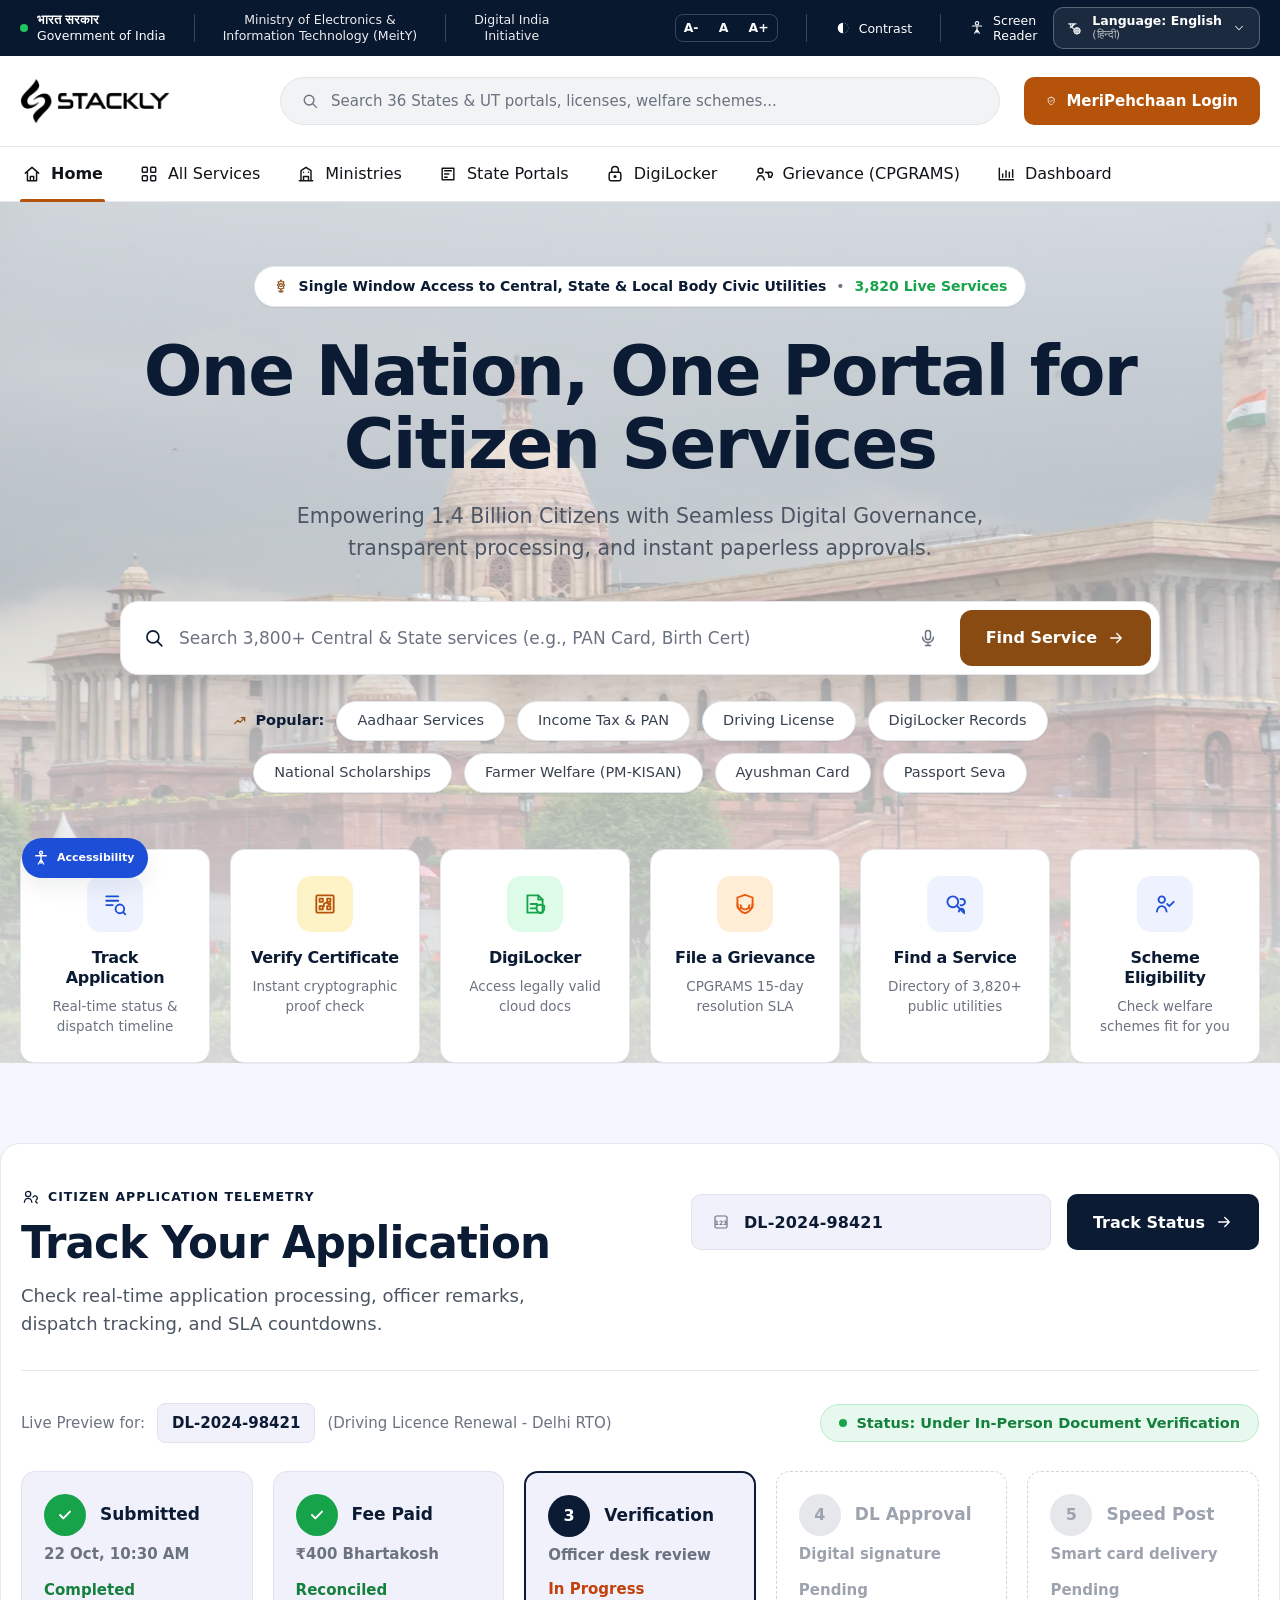
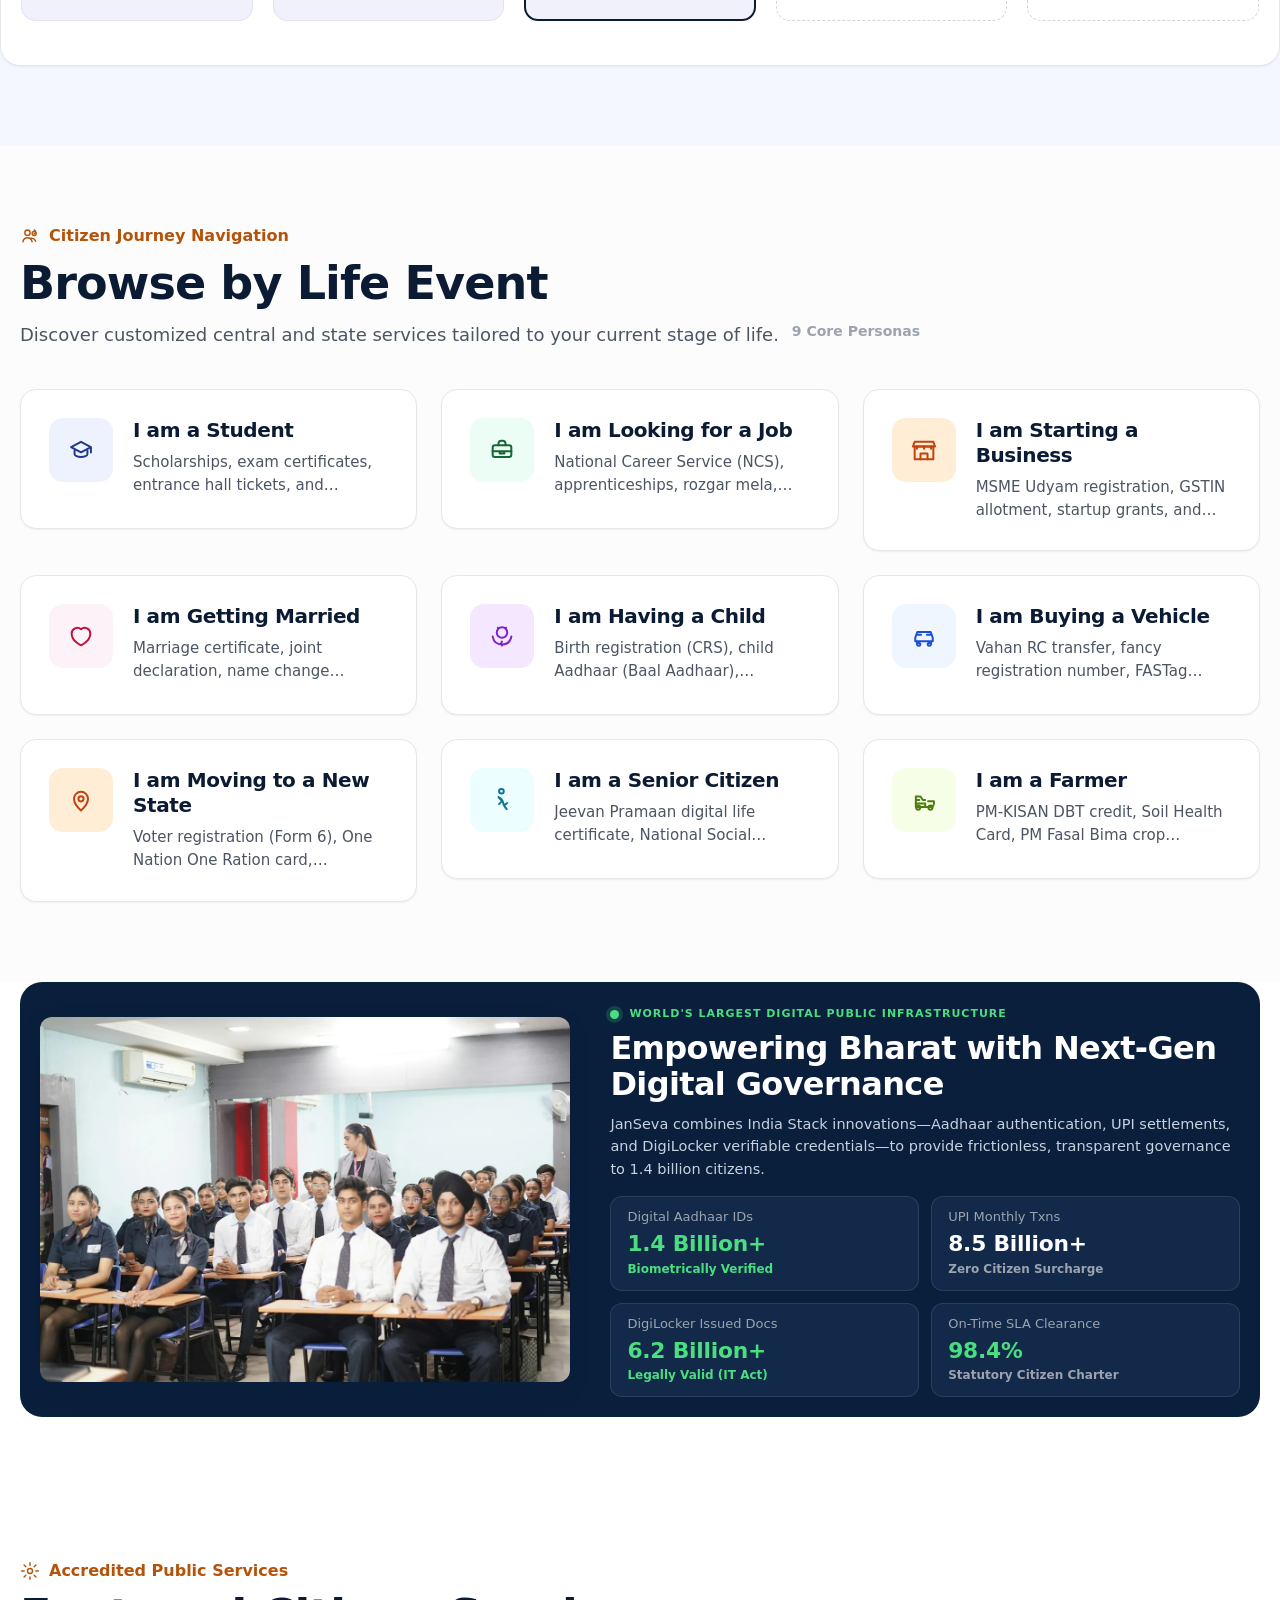
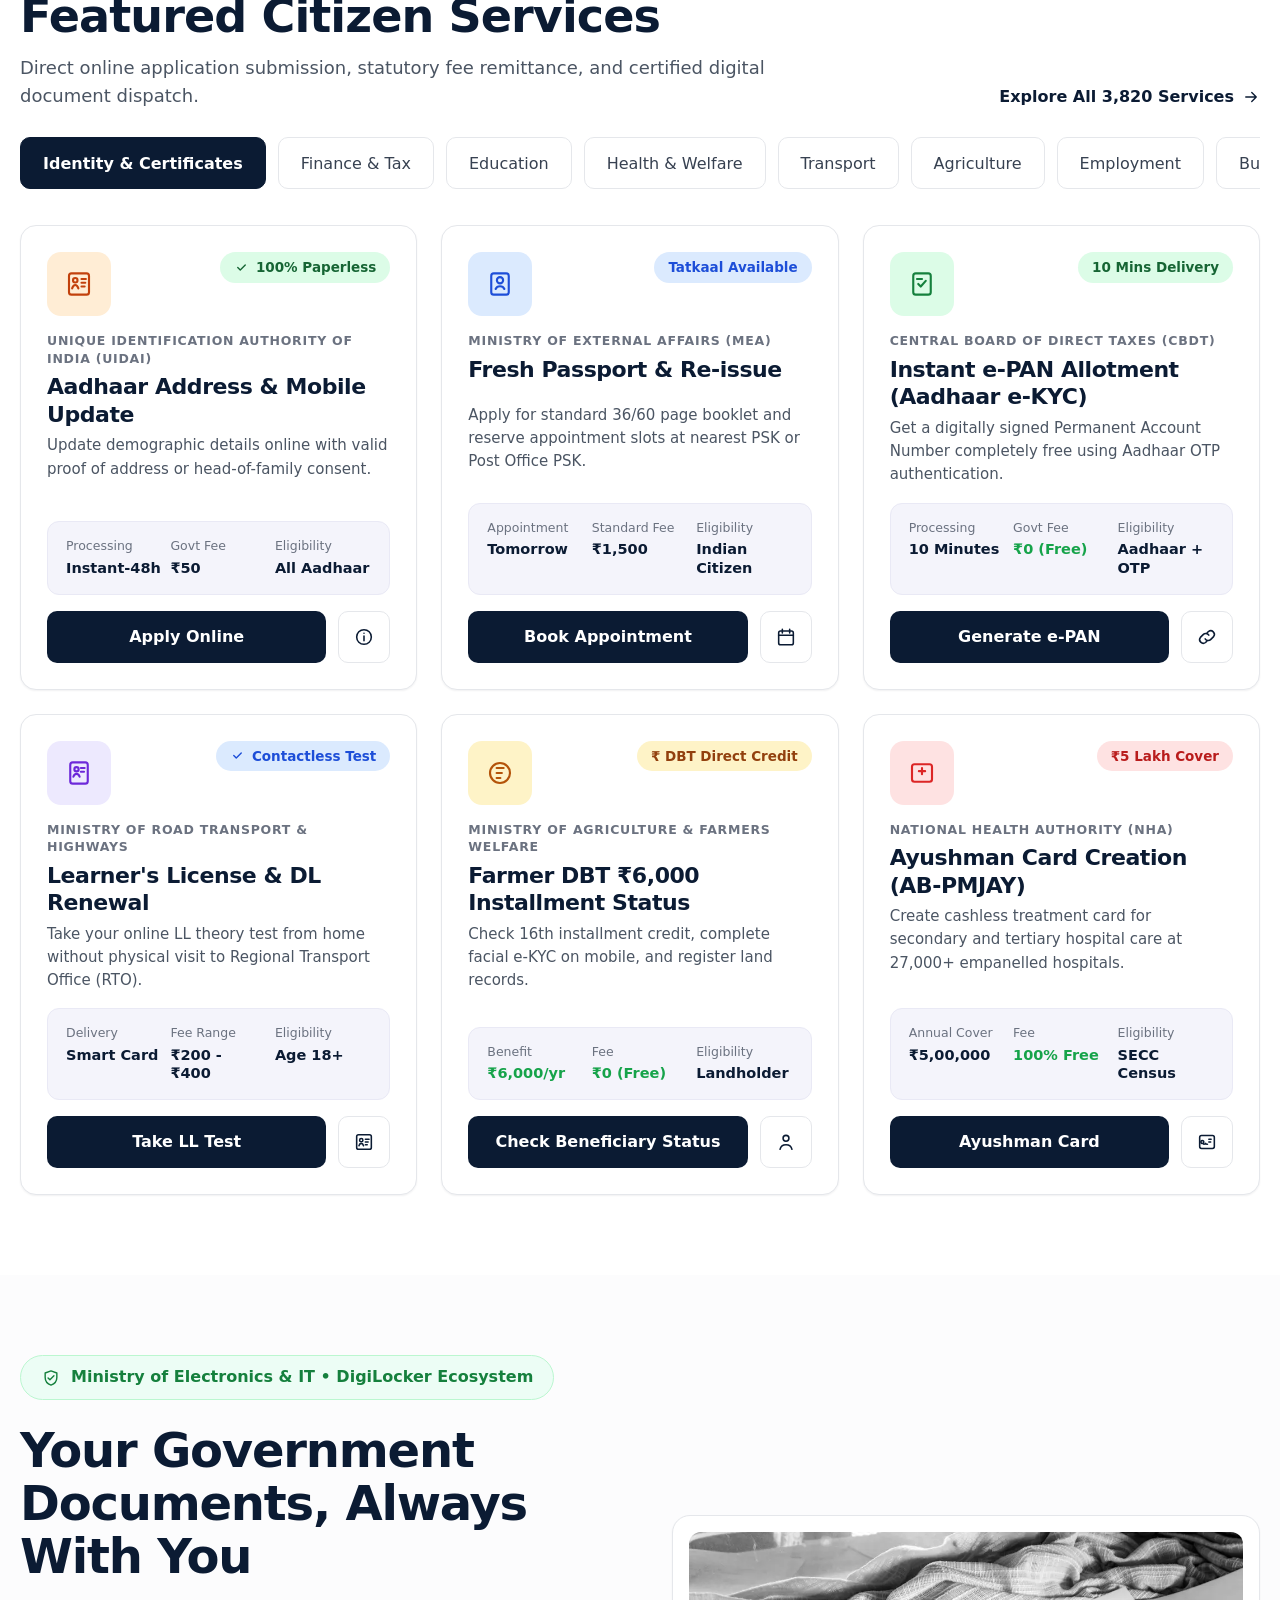
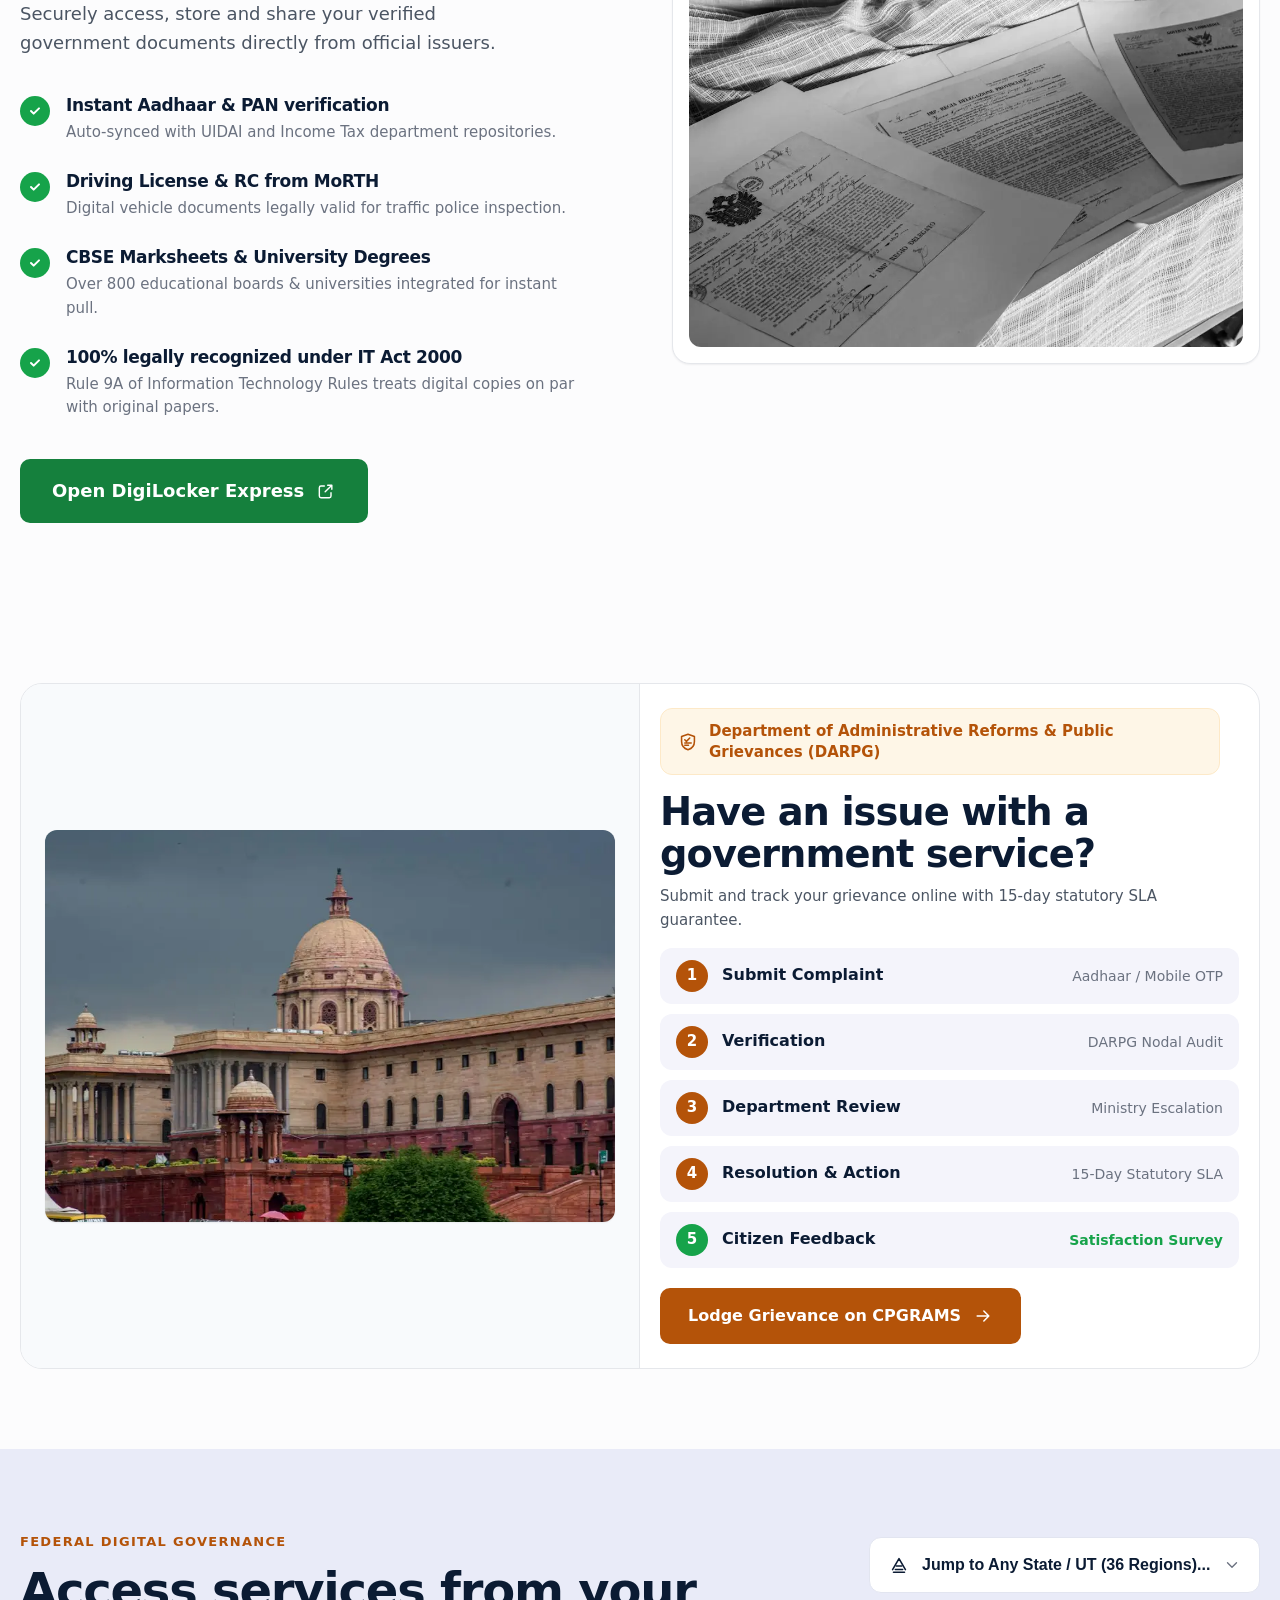
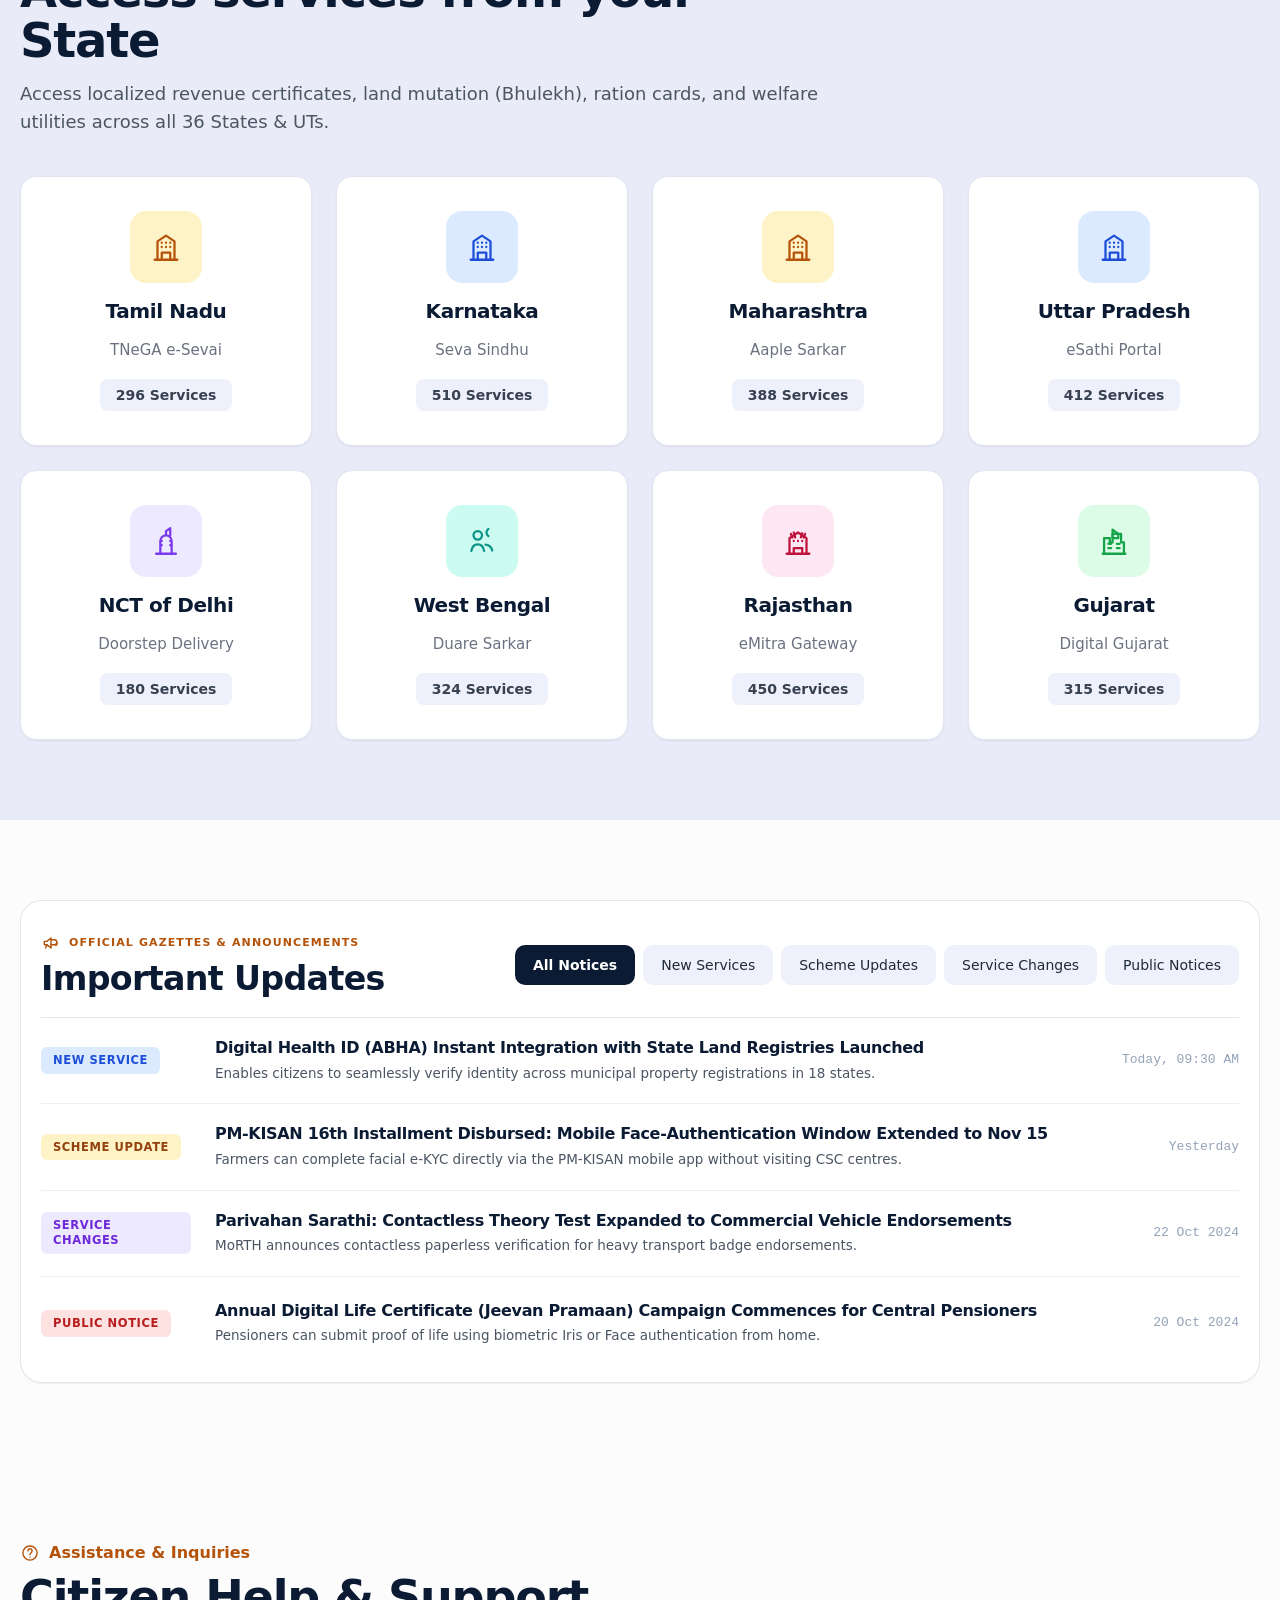
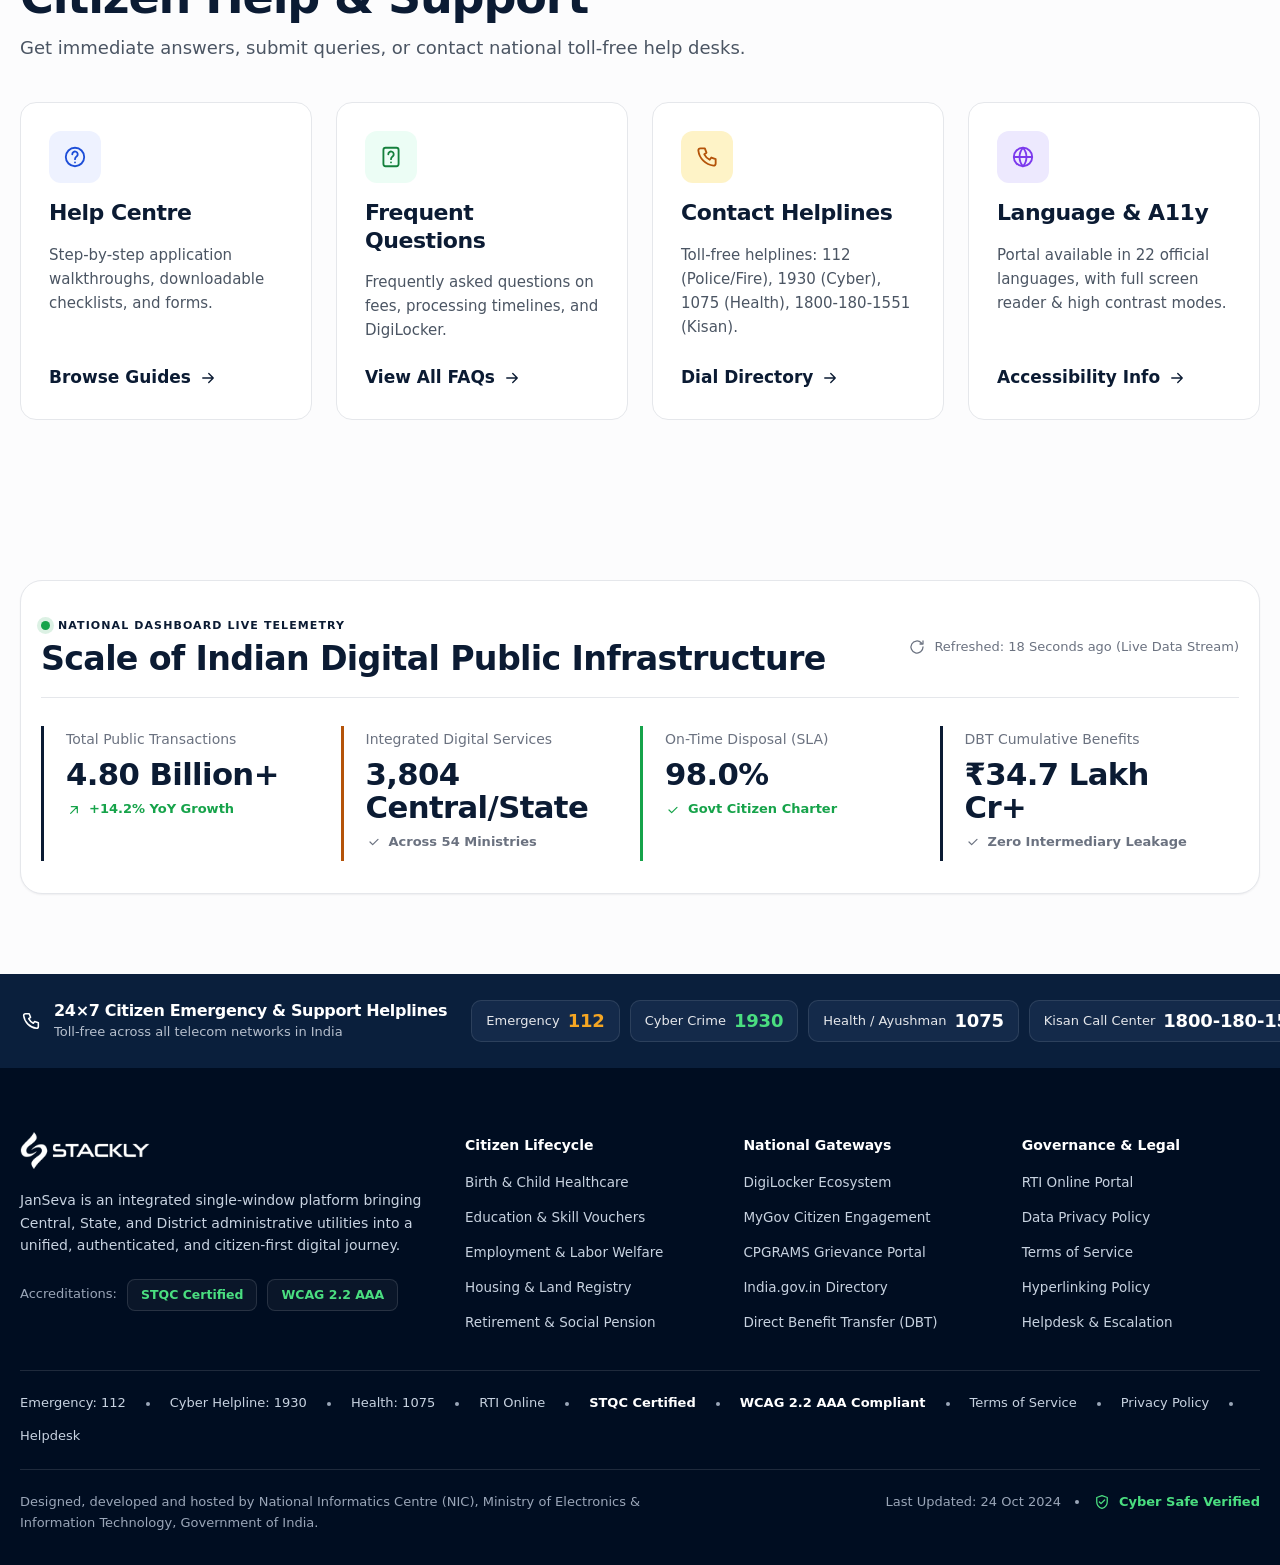
==== commit a989c598: "Images uploaded" ====
--- a/index.html
+++ b/index.html
@@ -97,7 +97,7 @@
 
   <main id="main-content">
     <section class="hero" id="top" aria-labelledby="hero-title">
-      <!-- Hero background: assets/img/home/home-hero.jpg (semi-transparent white overlay keeps content readable) -->
+      <!-- Hero background: assets/img/home/home-hero.webp (semi-transparent white overlay keeps content readable) -->
       <div class="hero__inner container">
         <div class="hero__badge reveal">
           <svg class="hero__badge-icon" viewBox="0 0 24 24" aria-hidden="true"><path d="m12 3 1.5 2.5 2.8.4-.8 2.7 1.9 2-1.9 2 .8 2.7-2.8.4L12 18l-1.5-2.3-2.8-.4.8-2.7-1.9-2 1.9-2-.8-2.7 2.8-.4L12 3Z" /><circle cx="12" cy="10.6" r="2.2" /><path d="M8.5 19.5h7M10 21h4" /></svg>
@@ -293,7 +293,7 @@
         <div class="gov__panel reveal">
           <div class="gov__media">
             <!-- TODO: swap with final compressed webp -->
-            <img src="assets/img/home/img2.jpg" alt="Citizens training in a digital governance classroom" loading="lazy" decoding="async" width="900" height="620">
+            <img src="assets/img/home/img2.webp" alt="Citizens training in a digital governance classroom" loading="lazy" decoding="async" width="900" height="620">
           </div>
           <div class="gov__content">
             <span class="gov__eyebrow"><i aria-hidden="true"></i> WORLD'S LARGEST DIGITAL PUBLIC INFRASTRUCTURE</span>
@@ -507,7 +507,7 @@
         </div>
         <div class="digi__media reveal">
           <!-- TODO: swap with final compressed webp -->
-          <img src="assets/img/home/img3.jpg" alt="Verified government documents issued digitally" loading="lazy" decoding="async" width="900" height="620">
+          <img src="assets/img/home/img3.webp" alt="Verified government documents issued digitally" loading="lazy" decoding="async" width="900" height="620">
         </div>
       </div>
     </section>
@@ -517,7 +517,7 @@
         <div class="grievance__card reveal">
           <div class="grievance__media">
             <!-- TODO: swap with final compressed webp -->
-            <img src="assets/img/home/img4.jpg" alt="Rashtrapati Bhavan, seat of Indian governance" loading="lazy" decoding="async" width="900" height="620">
+            <img src="assets/img/home/img4.webp" alt="Rashtrapati Bhavan, seat of Indian governance" loading="lazy" decoding="async" width="900" height="620">
           </div>
           <div class="grievance__content">
             <div class="grievance__badge">
--- a/css/style.css
+++ b/css/style.css
@@ -3732,7 +3732,7 @@
   isolation: isolate;
   padding: 64px 0 0;
   background-color: var(--bg-page);
-  background-image: url("../assets/img/home/home-hero.jpg");
+  background-image: url("../assets/img/home/home-hero.webp");
   background-position: center 35%;
   background-repeat: no-repeat;
   background-size: cover;
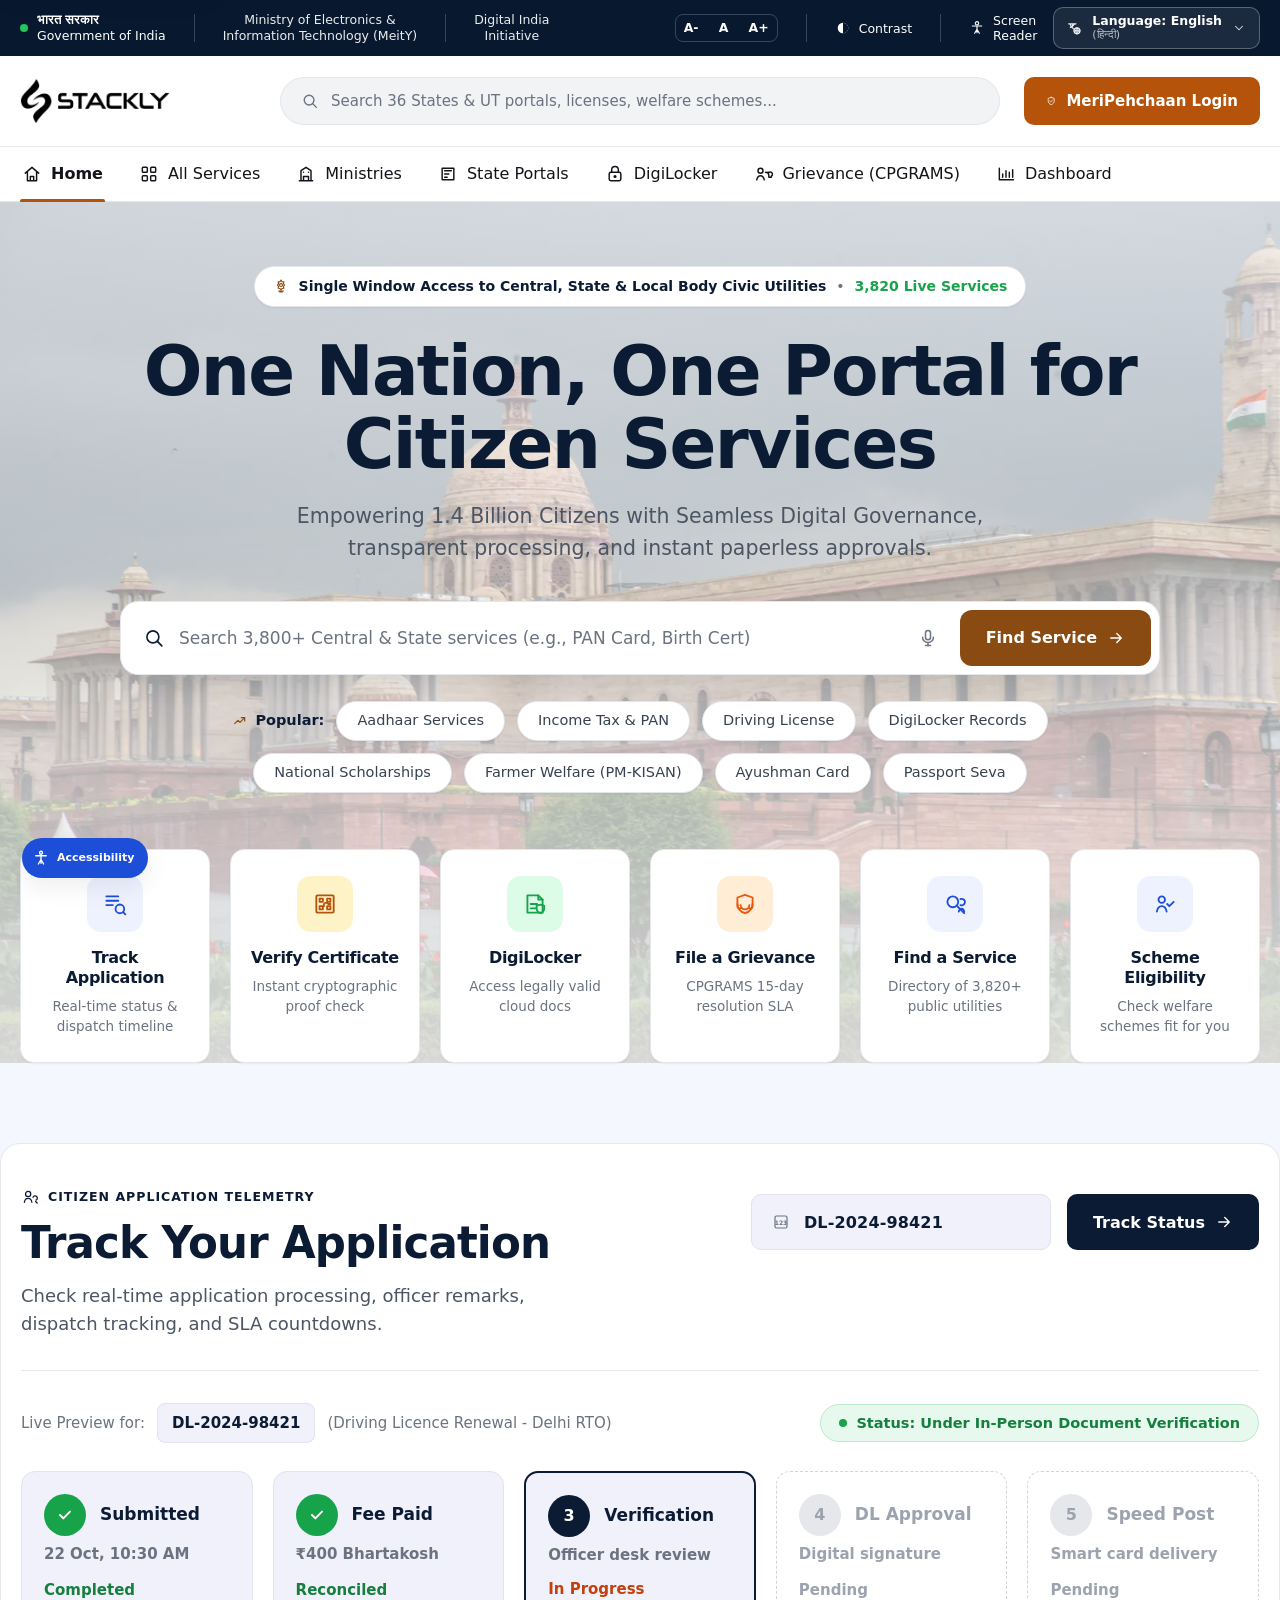
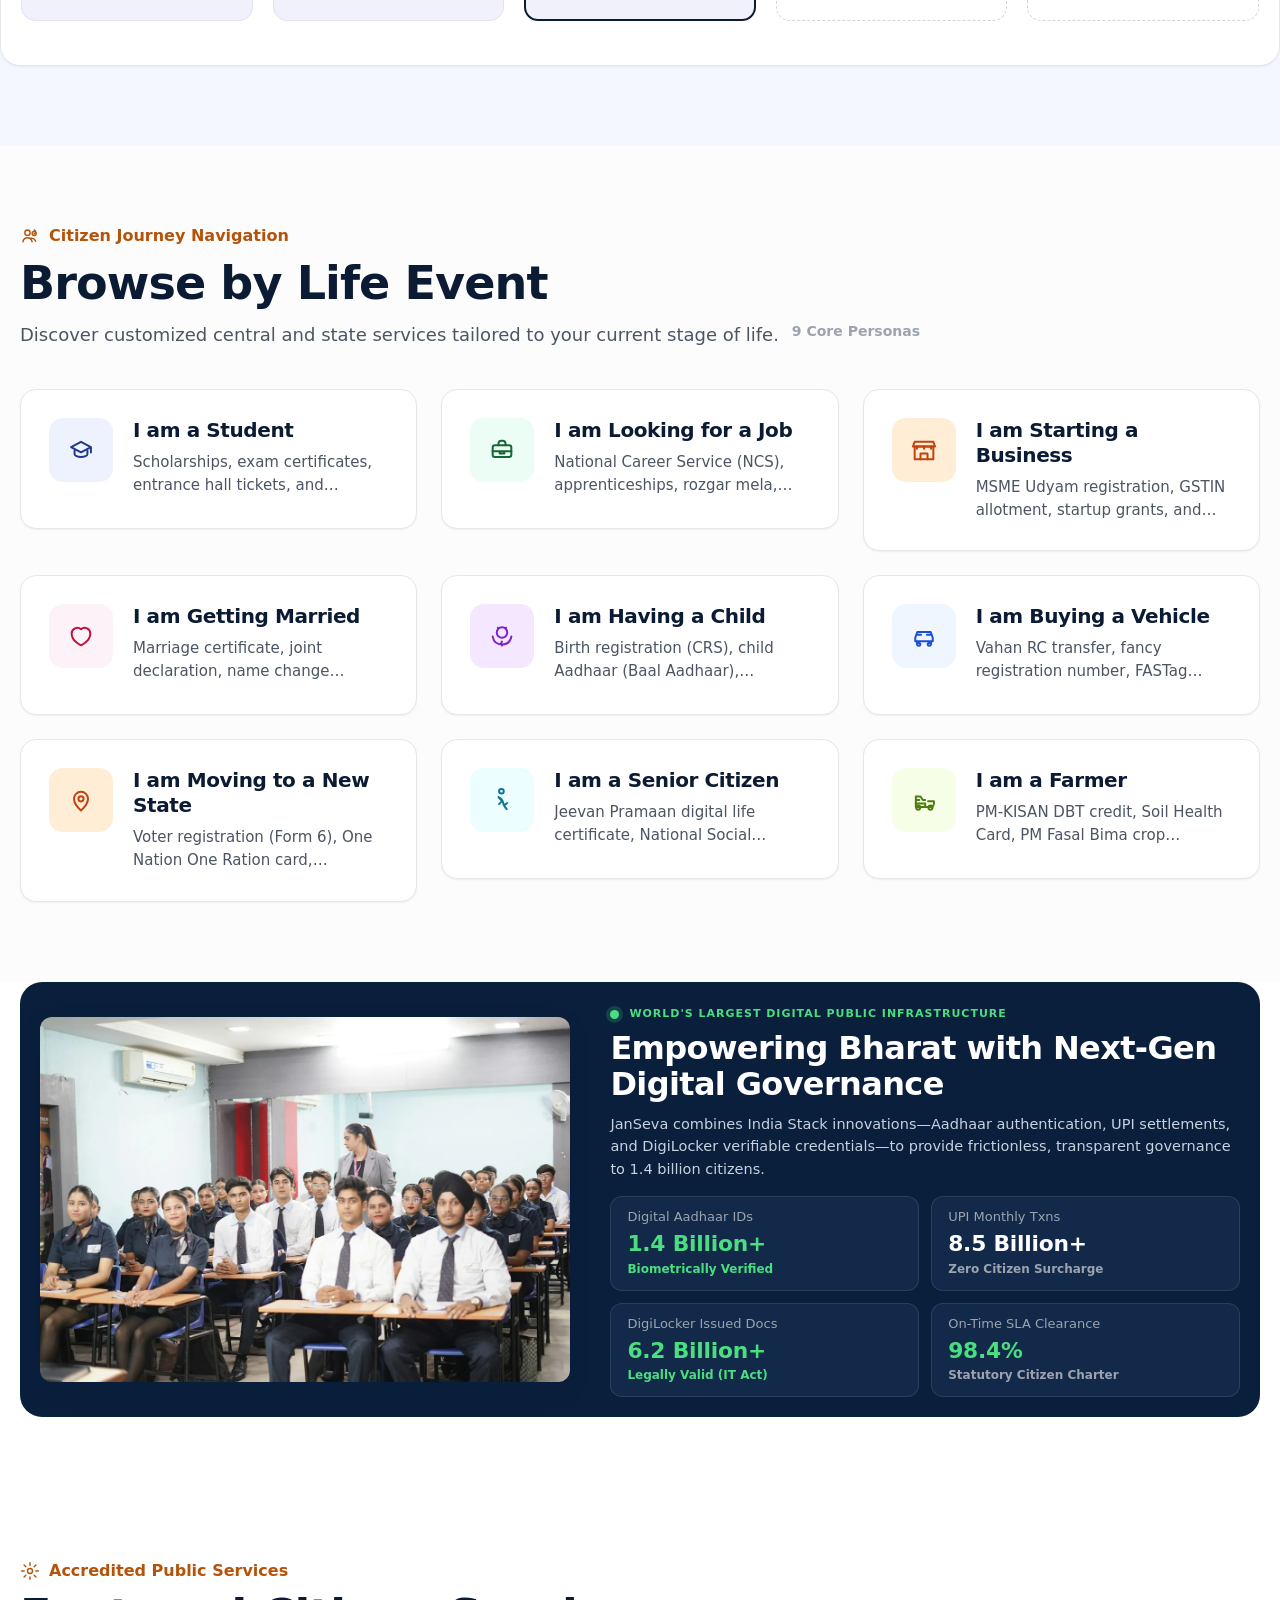
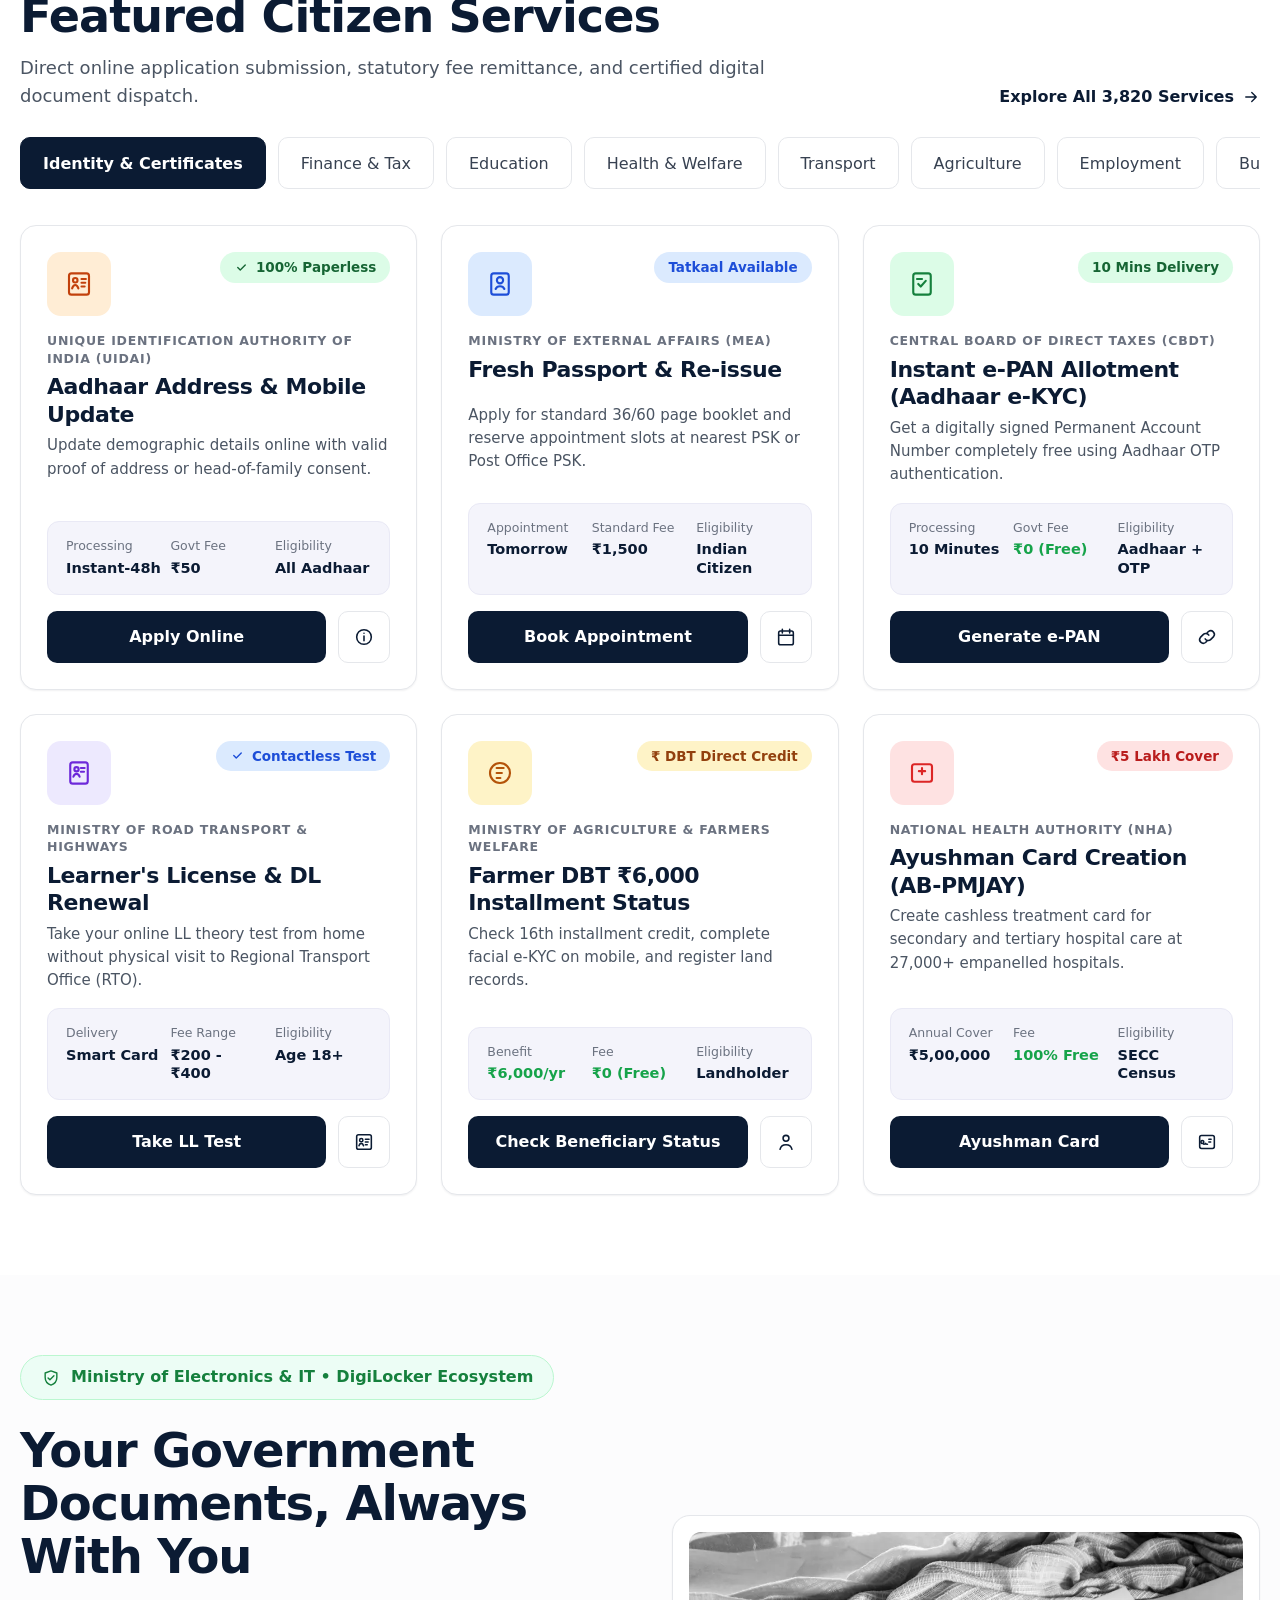
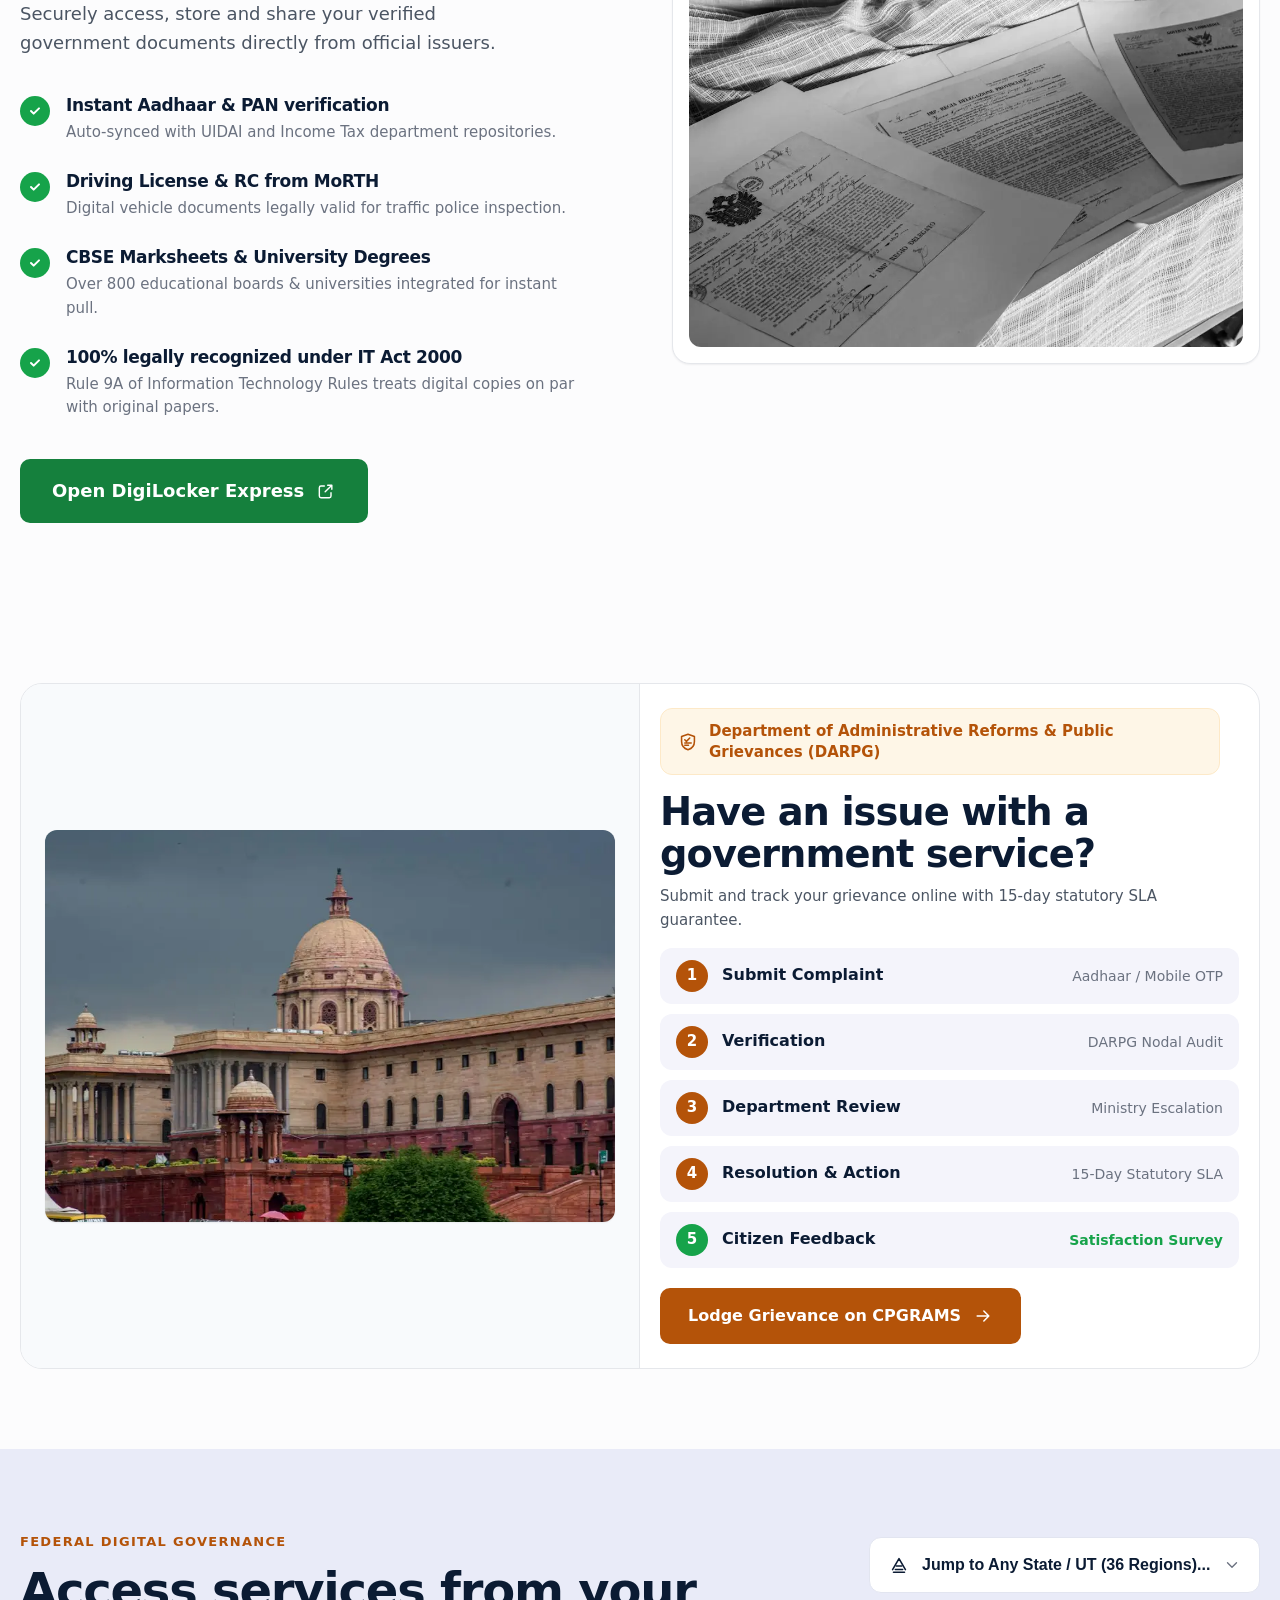
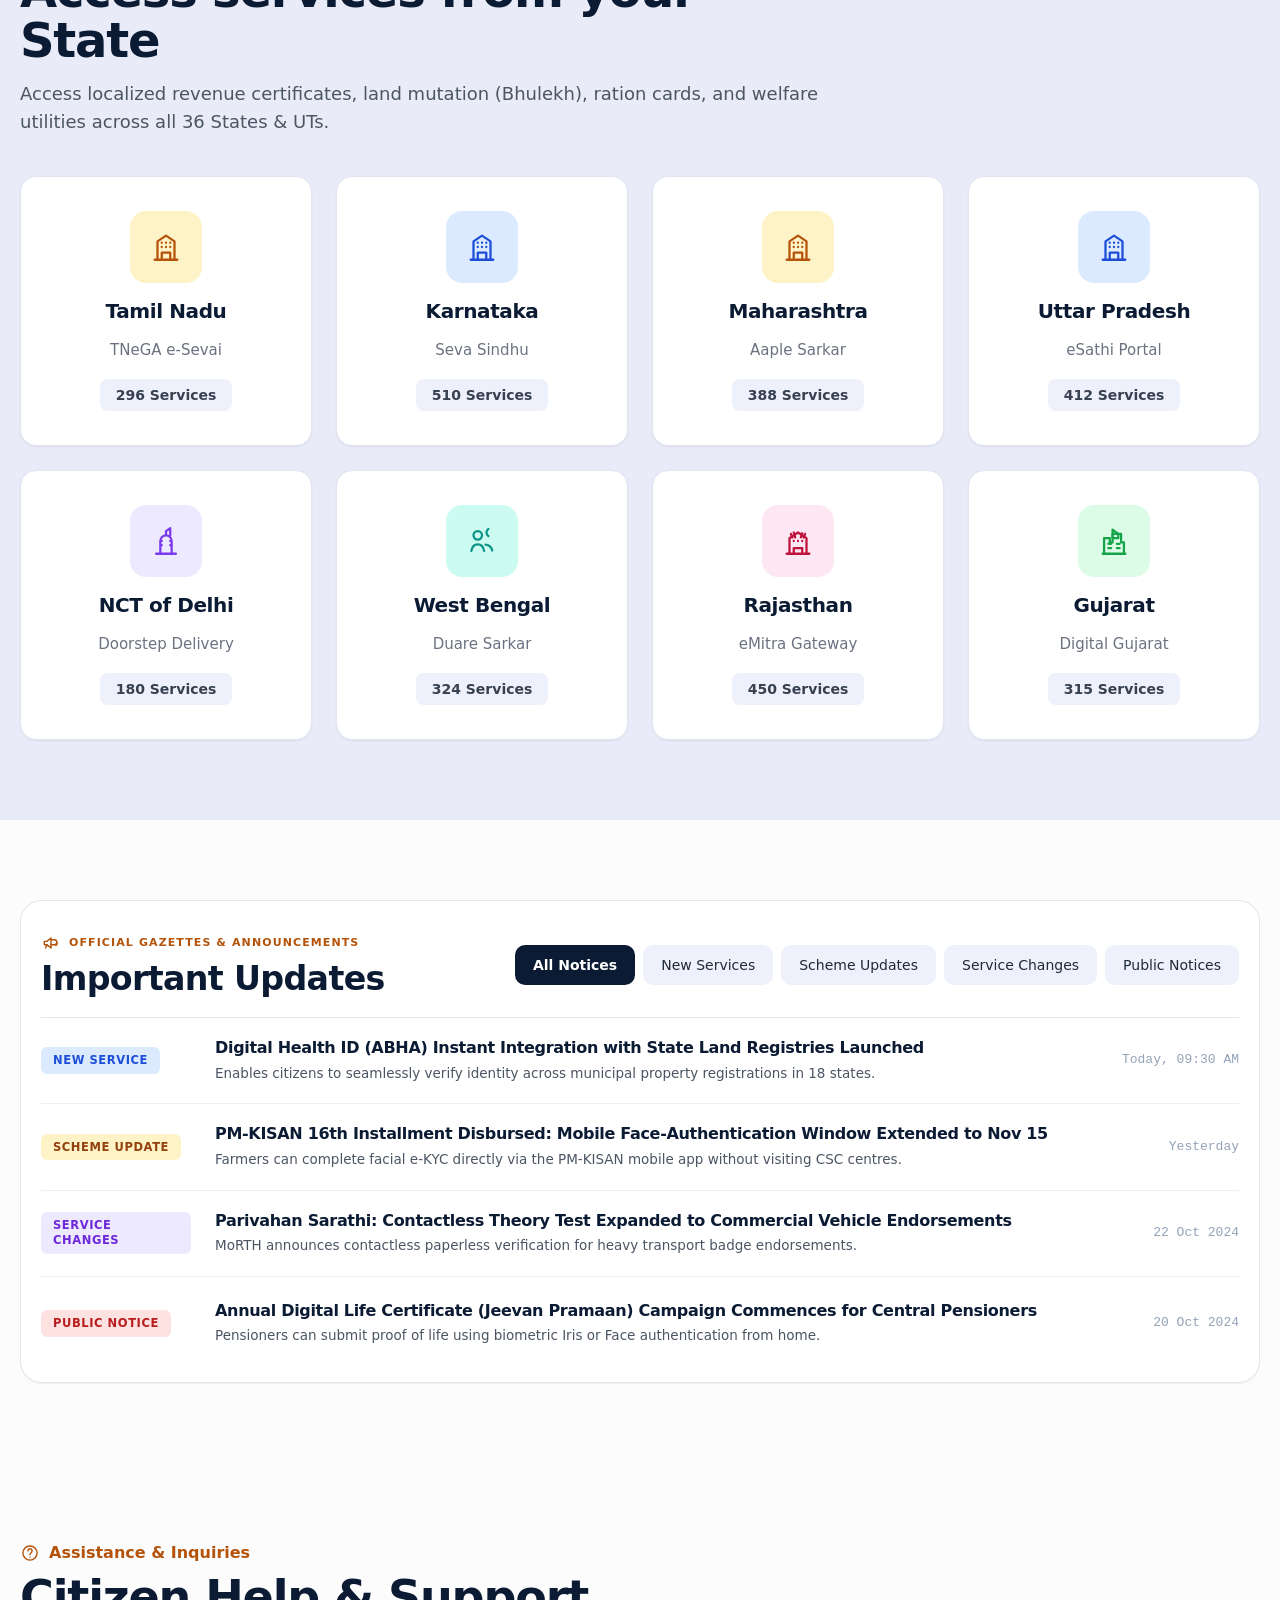
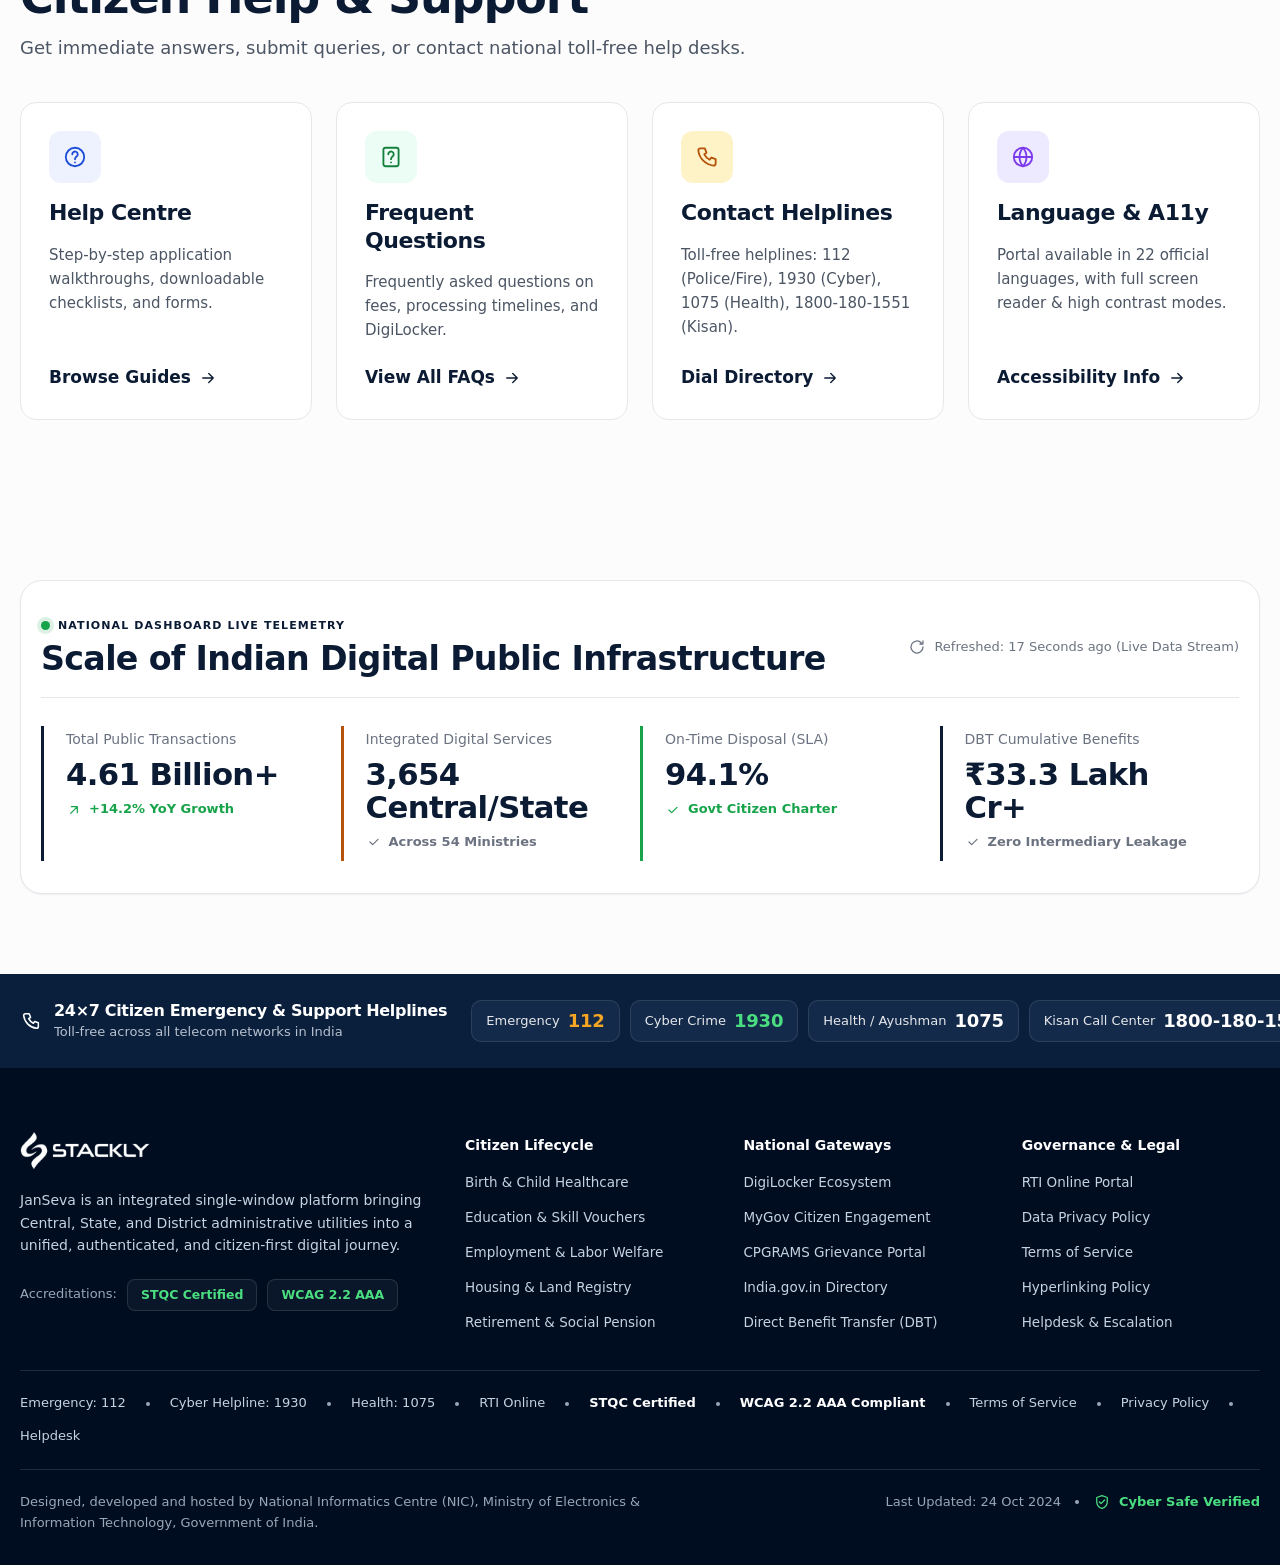
==== commit 6168042d: "Bugs cleared" ====
--- a/index.html
+++ b/index.html
@@ -58,7 +58,7 @@
 
     <div class="main-bar">
       <div class="header-container main-bar-inner">
-        <a class="header-brand" href="/" aria-label="Stackly home">
+        <a class="header-brand" href="index.html" aria-label="Stackly home">
           <img class="header-brand-logo" src="assets/logo/logo-stackly.webp" alt="Stackly" width="190" height="36">
         </a>
         <form class="site-search" role="search" action="#featured-services">
@@ -816,7 +816,7 @@
       <div class="footer__top">
         <div class="footer__brand">
           <!-- TODO: replace logo SVG -->
-          <a class="footer__logo" href="/" aria-label="Stackly home">
+          <a class="footer__logo" href="index.html" aria-label="Stackly home">
             <img src="assets/logo/logo-stackly.webp" alt="Stackly" width="170" height="36">
           </a>
           <p class="footer__about">JanSeva is an integrated single-window platform bringing Central, State, and District administrative utilities into a unified, authenticated, and citizen-first digital journey.</p>
--- a/css/style.css
+++ b/css/style.css
@@ -8057,3 +8057,76 @@
     gap: 6px;
   }
 }
+
+/* ===== HOMEPAGE RESPONSIVE FIXES (small + medium devices) ===== */
+@media (max-width: 640px) {
+  .hero__features,
+  .track__steps,
+  .life__grid,
+  .gov__stats,
+  .services__grid,
+  .dpi__grid,
+  .states__grid,
+  .help__grid {
+    grid-template-columns: 1fr;
+  }
+}
+
+/* Card internals must wrap instead of spilling outside the card */
+.service-card__top,
+.step__top,
+.gov__stat,
+.dpi-stat,
+.help__card-head,
+.state-card__top {
+  flex-wrap: wrap;
+}
+
+.service-card__meta {
+  grid-template-columns: repeat(auto-fit, minmax(84px, 1fr));
+}
+
+.service-card__badge,
+.service-card__meta,
+.dpi-stat__value,
+.state-card__badge,
+.state-card__name,
+.help__card-title,
+.track__field,
+.track__preview {
+  min-width: 0;
+  overflow-wrap: break-word;
+}
+
+.service-card__badge,
+.state-card__badge,
+.dpi-stat__value {
+  white-space: normal;
+  max-width: 100%;
+}
+
+/* Updates section must not overflow on medium screens */
+@media (max-width: 1024px) {
+  .updates__head {
+    align-items: stretch;
+  }
+
+  .updates__tabs {
+    max-width: 100%;
+    flex-wrap: wrap;
+    overflow-x: auto;
+    scrollbar-width: none;
+  }
+
+  .updates__tabs::-webkit-scrollbar {
+    display: none;
+  }
+}
+
+/* ===== HOMEPAGE TAB STRIPS WRAP (small) ===== */
+@media (max-width: 640px) {
+  .services__tabs {
+    flex-wrap: wrap;
+    overflow-x: visible;
+  }
+}
